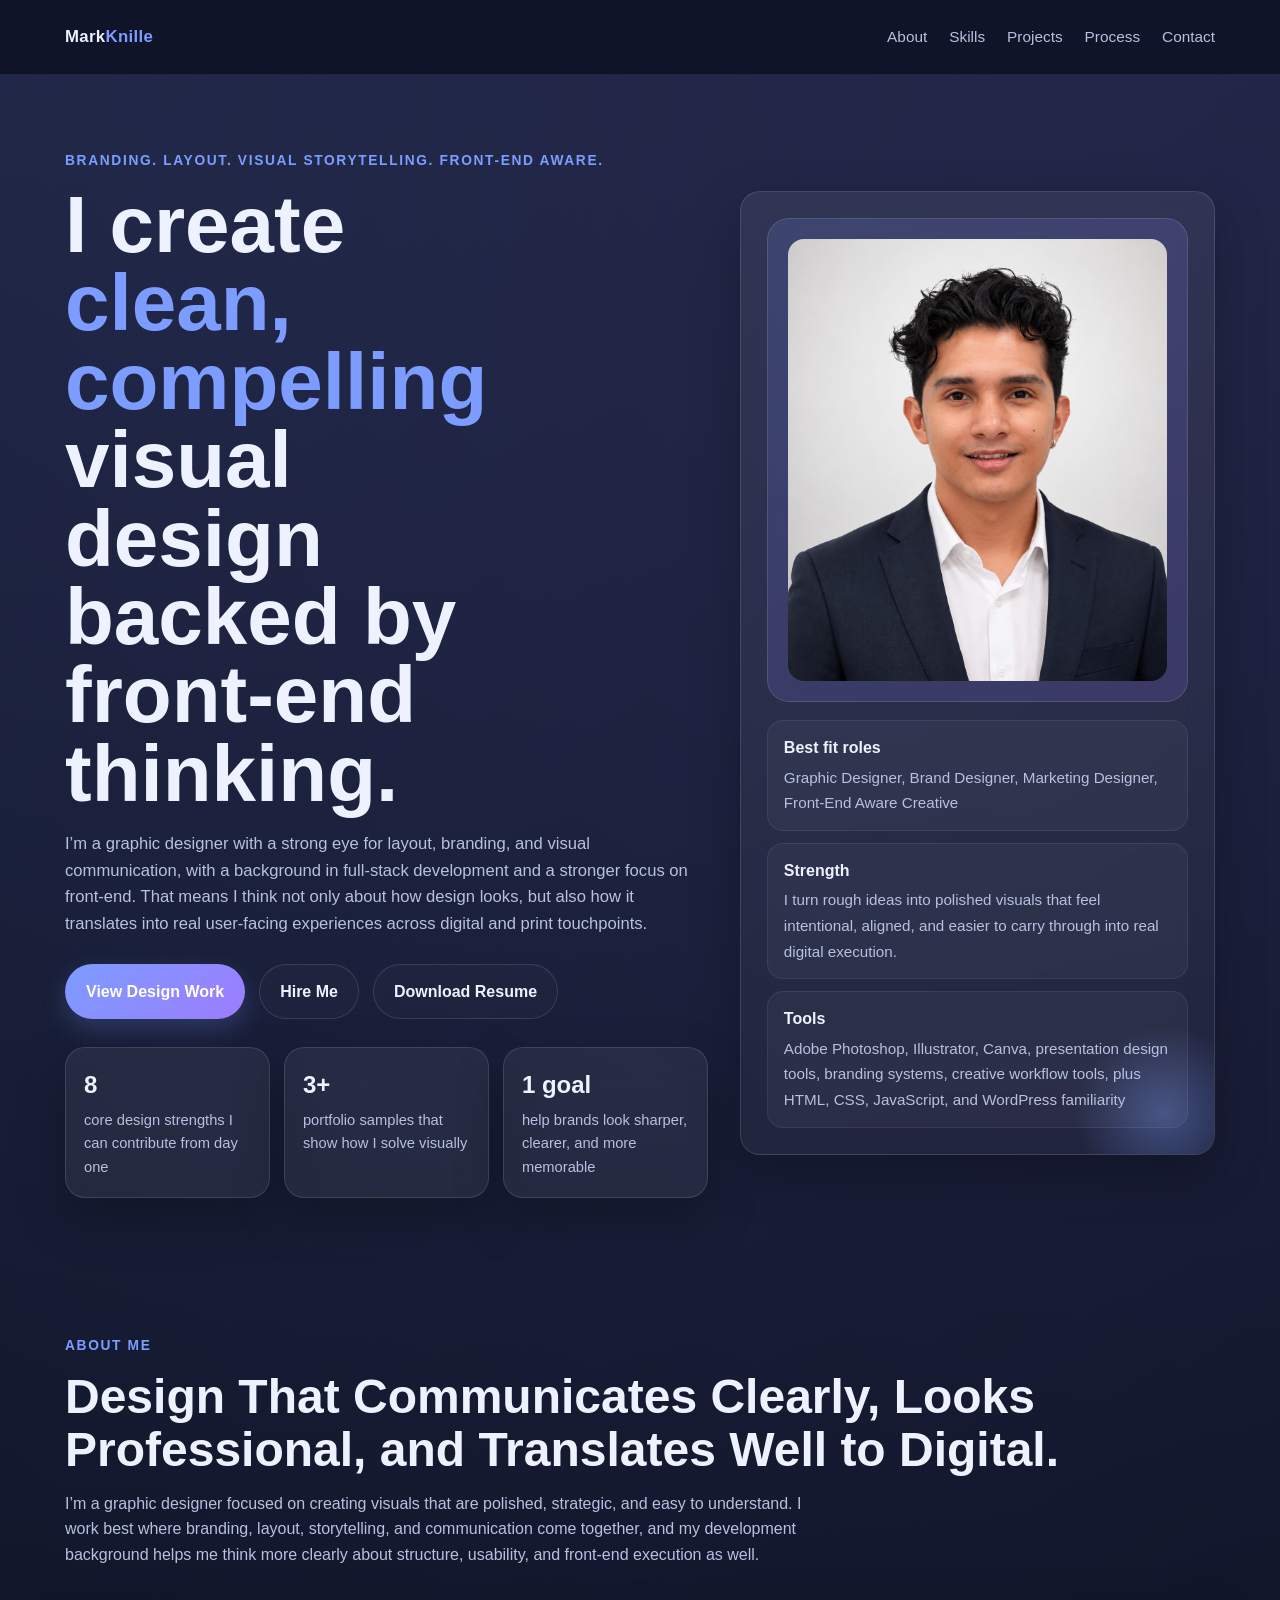
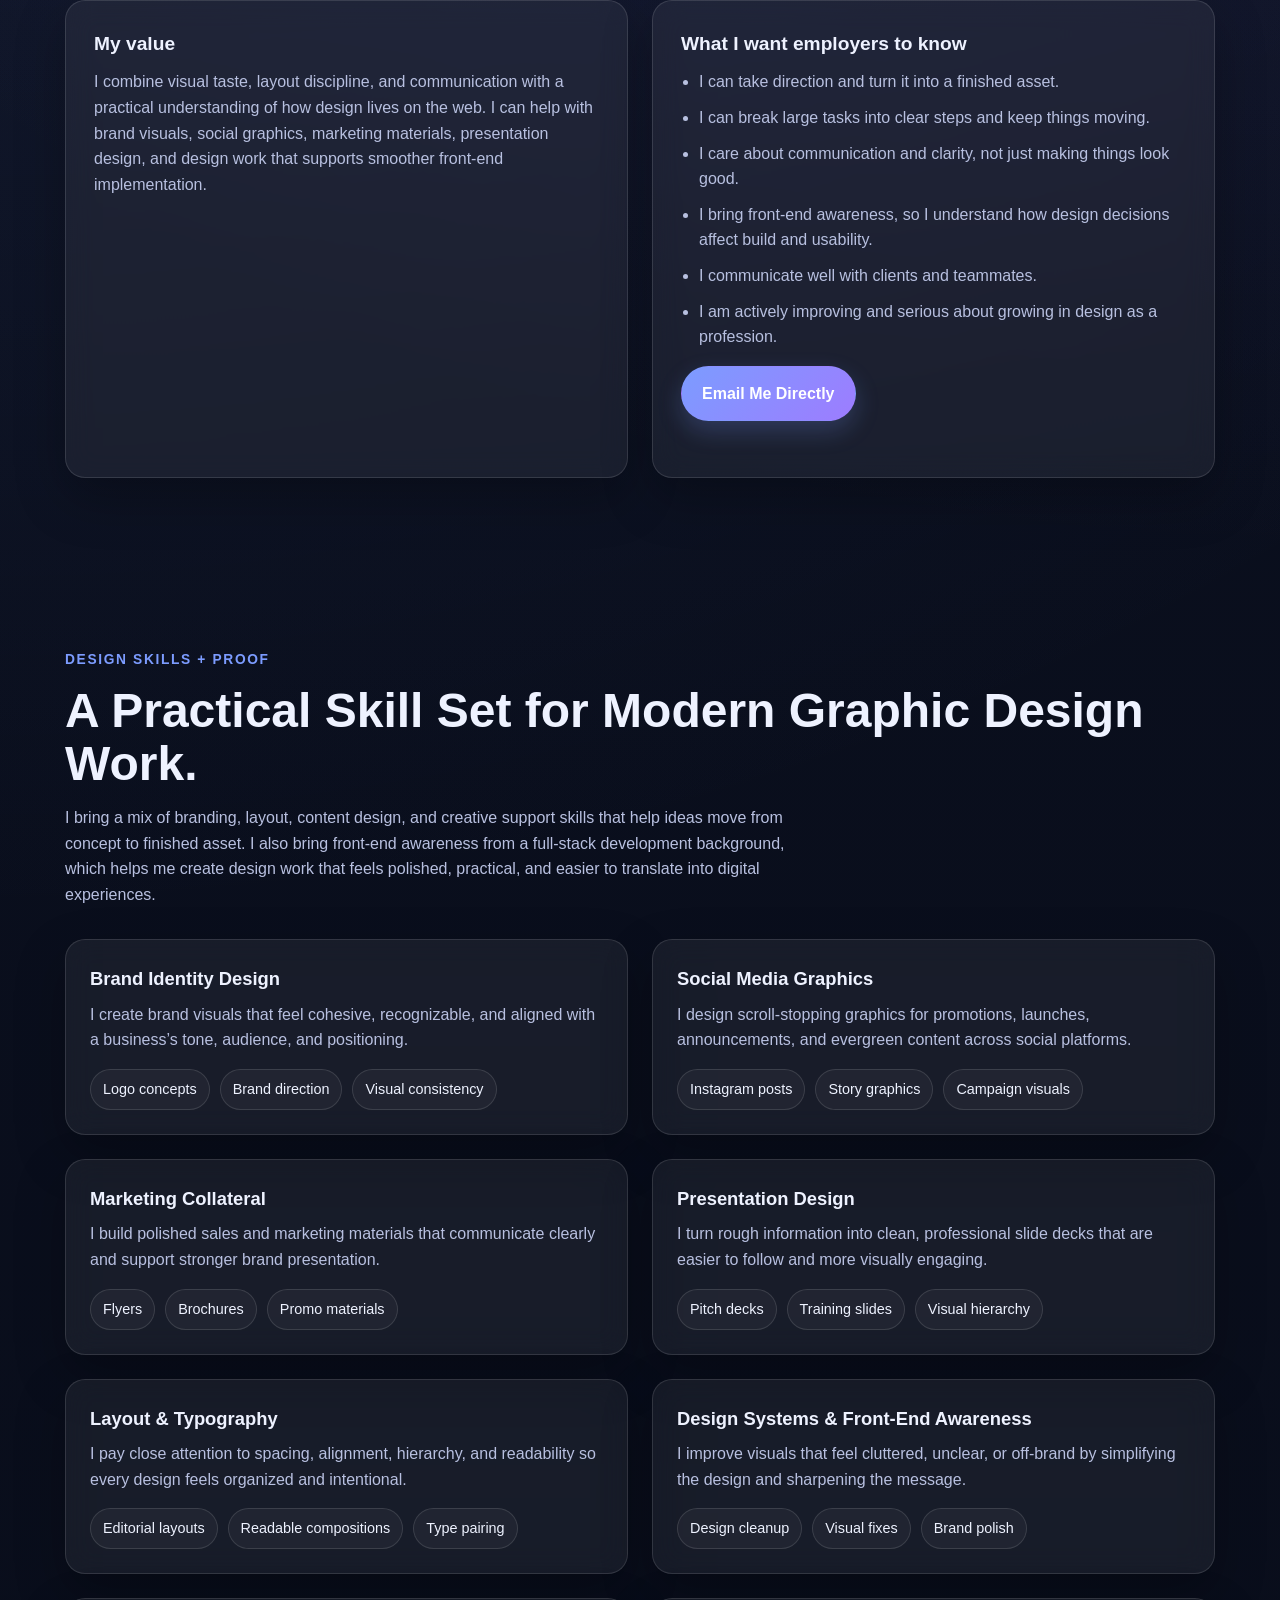
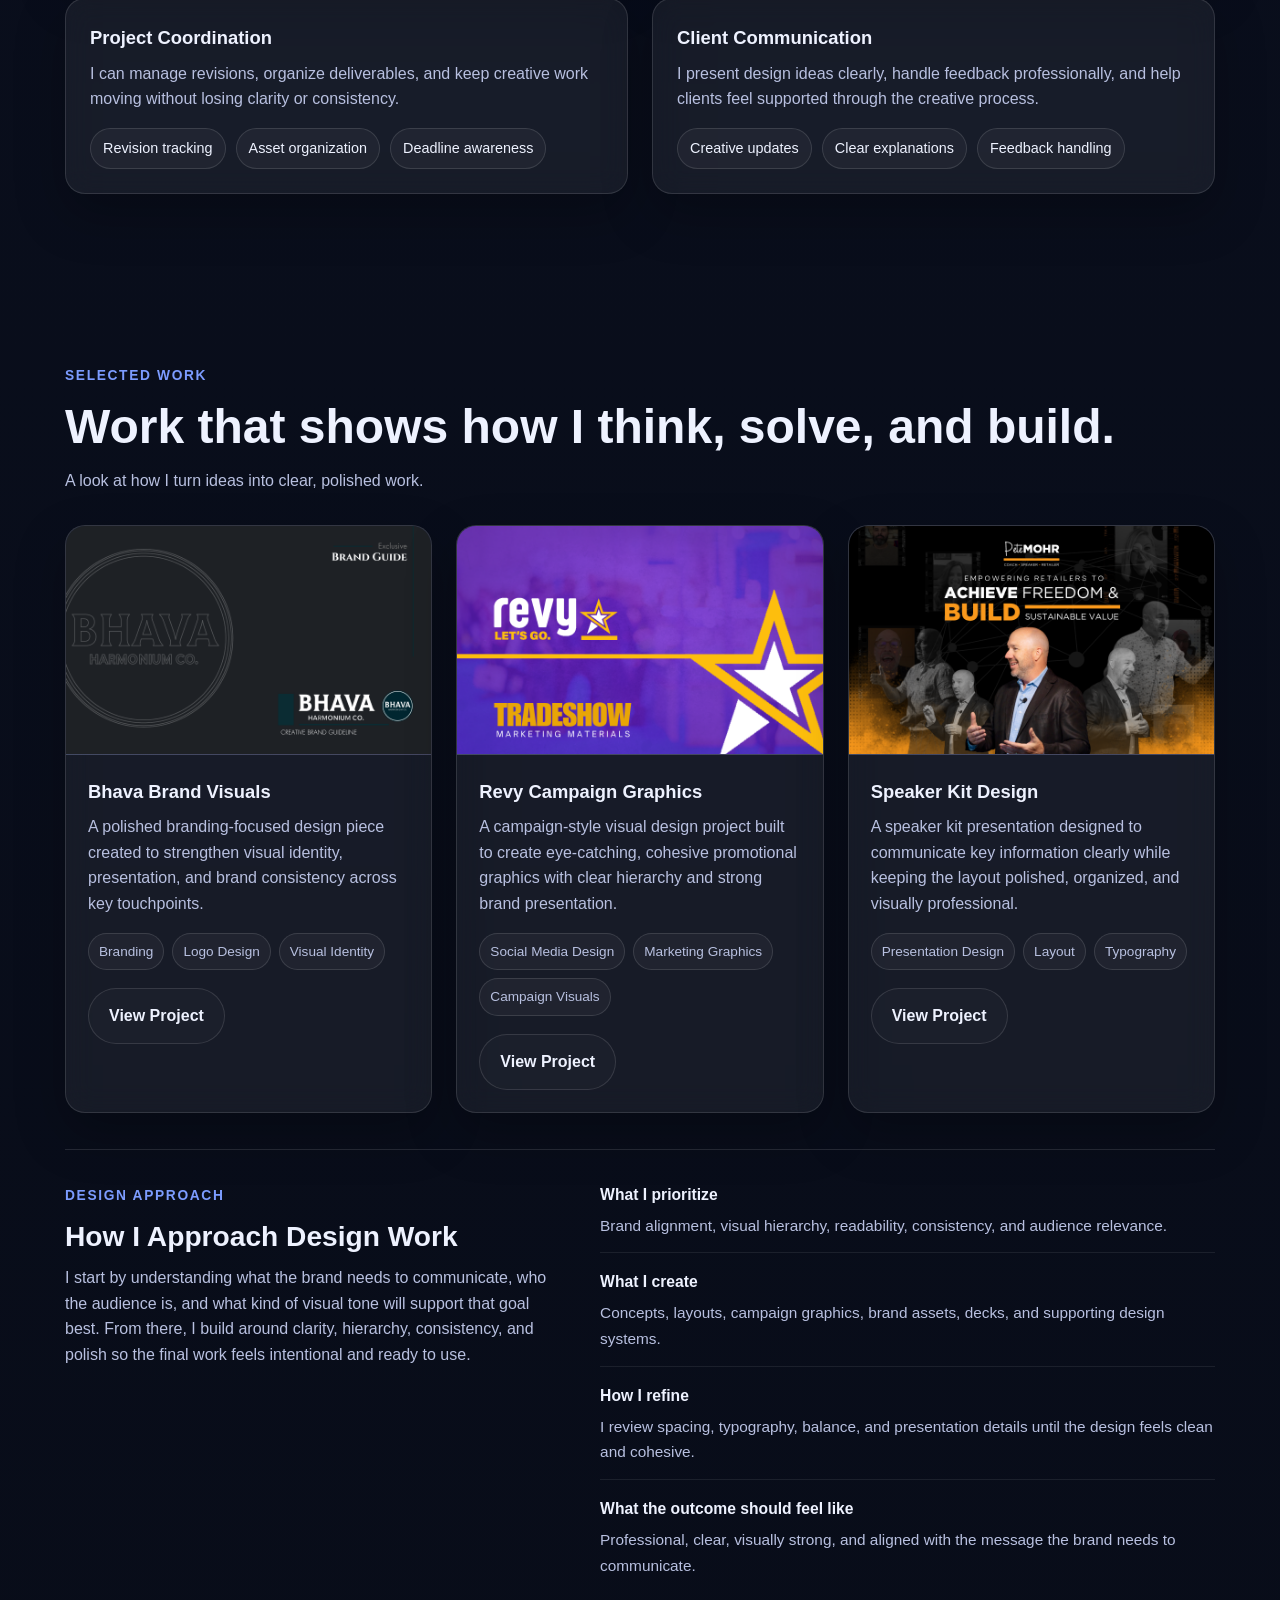
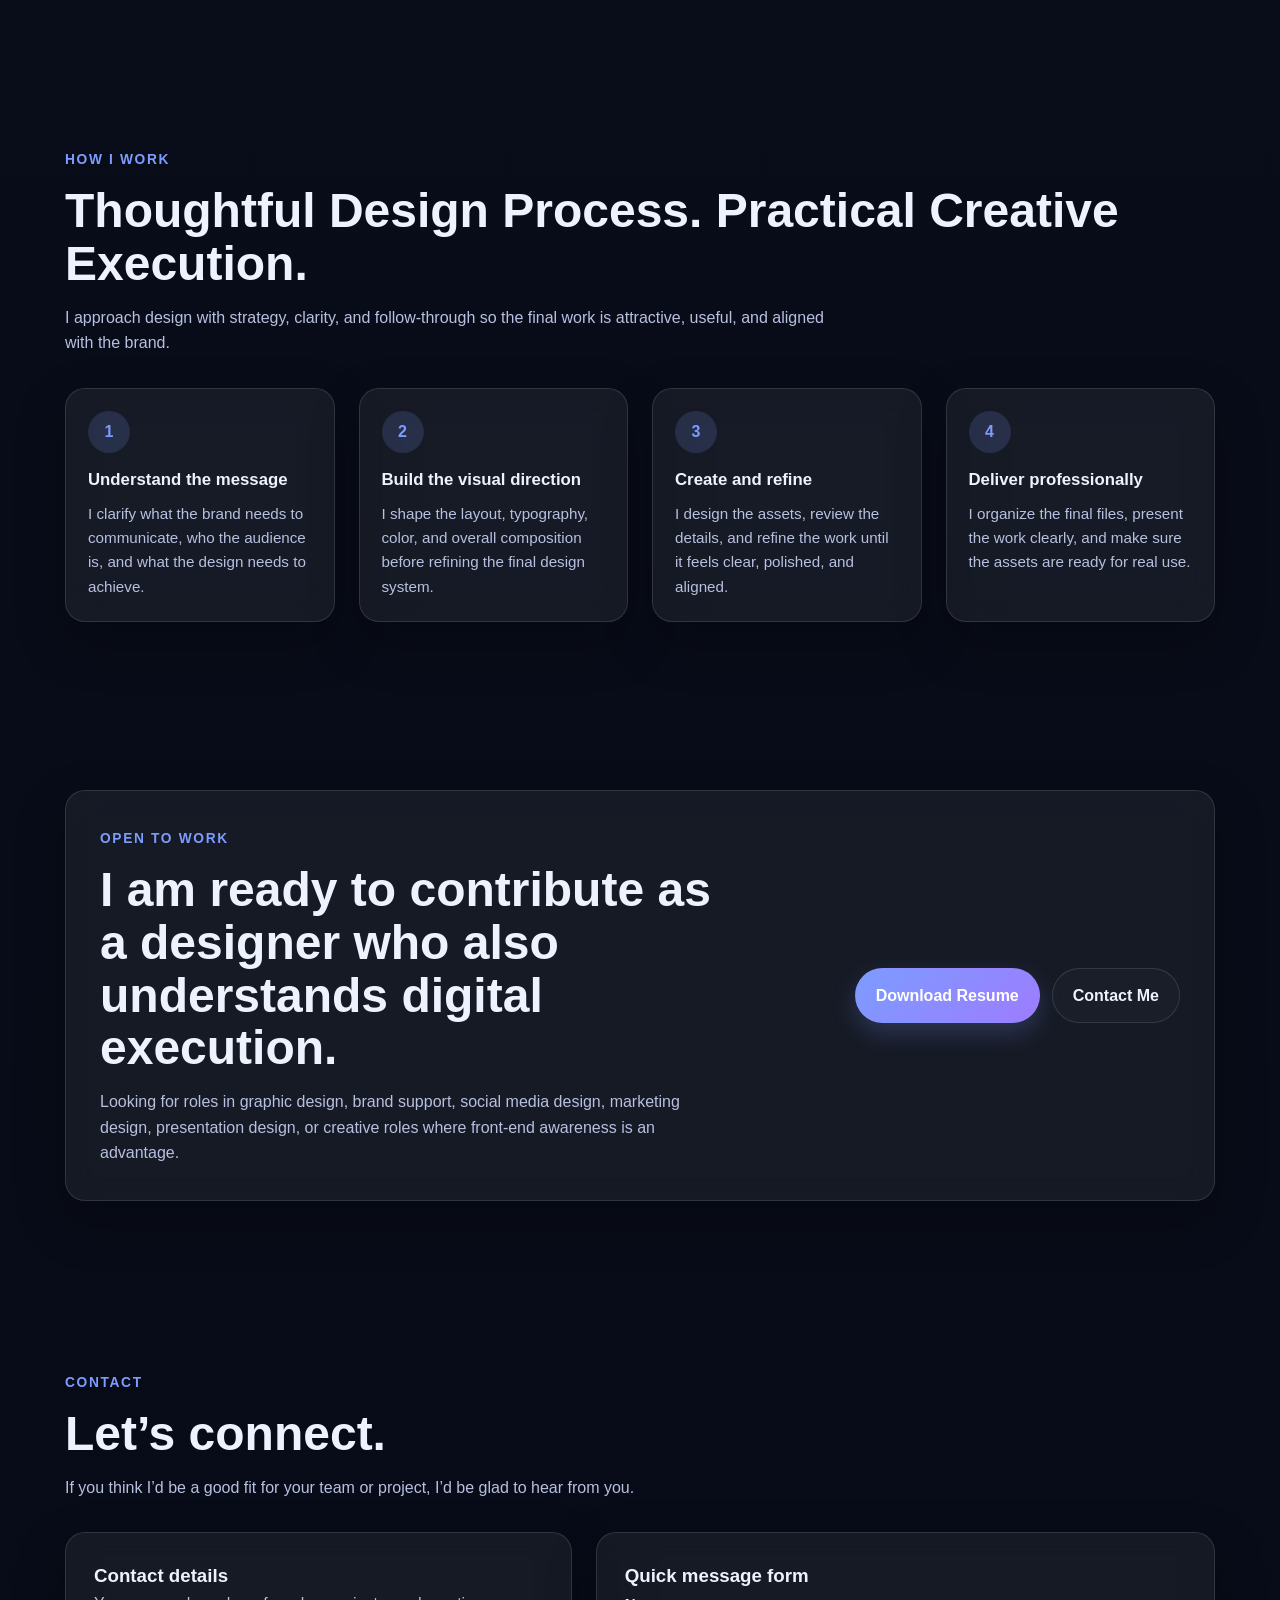
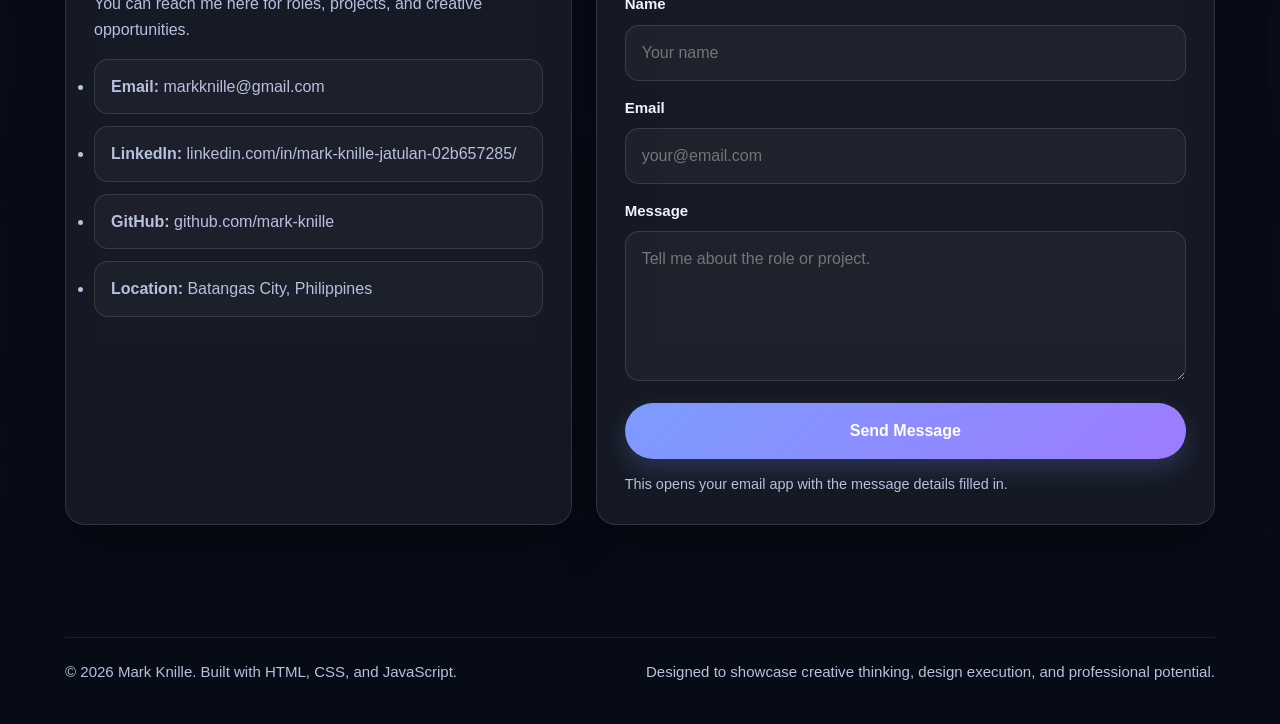
==== index.html @ 92c9bd5a "Add files via upload Initial upload" ====
<!DOCTYPE html>
<html lang="en">
<head>
  <meta charset="UTF-8" />
  <meta name="viewport" content="width=device-width, initial-scale=1.0" />
  <title>Mark Knille | Graphic Designer Portfolio</title>
  <meta
    name="description"
    content="Graphic designer portfolio website showcasing branding, social media design, marketing collateral, presentation design, visual storytelling, creative support, and front-end aware design thinking."
  />
  <style>
    :root {
      --bg: #0b1020;
      --bg-2: #121936;
      --card: rgba(255, 255, 255, 0.06);
      --line: rgba(255, 255, 255, 0.12);
      --text: #eef2ff;
      --muted: #b8c0e0;
      --accent: #7c9cff;
      --accent-2: #9d7cff;
      --shadow: 0 20px 50px rgba(0, 0, 0, 0.25);
      --radius: 20px;
      --max: 1150px;
    }

    * { box-sizing: border-box; margin: 0; padding: 0; }
    html { scroll-behavior: smooth; }

    body {
      font-family: Inter, Arial, Helvetica, sans-serif;
      background:
        radial-gradient(circle at top left, rgba(124, 156, 255, 0.14), transparent 35%),
        radial-gradient(circle at top right, rgba(157, 124, 255, 0.12), transparent 30%),
        linear-gradient(180deg, var(--bg), #070b16 100%);
      color: var(--text);
      line-height: 1.6;
    }

    img { max-width: 100%; display: block; }
    a { text-decoration: none; color: inherit; }
    button, input, textarea { font: inherit; }

    .container {
      width: min(92%, var(--max));
      margin: 0 auto;
    }

    .section { padding: 84px 0; }

    .eyebrow {
      display: inline-block;
      color: var(--accent);
      font-size: 0.86rem;
      font-weight: 700;
      letter-spacing: 0.12em;
      text-transform: uppercase;
      margin-bottom: 14px;
    }

    .section-title {
      font-size: clamp(2rem, 4vw, 3rem);
      line-height: 1.1;
      margin-bottom: 14px;
    }

    .section-copy {
      max-width: 760px;
      color: var(--muted);
      margin-bottom: 32px;
    }

    .grid { display: grid; gap: 24px; }

    .card {
      background: var(--card);
      border: 1px solid var(--line);
      border-radius: var(--radius);
      box-shadow: var(--shadow);
      backdrop-filter: blur(14px);
    }


    /* ---------- INTERACTIVE UPGRADE STYLES ---------- */

    .card,
    .btn,
    .project-visual,
    .profile-item,
    .proof-tags span,
    .contact-list li {
    transition:
        transform 0.3s ease,
        box-shadow 0.3s ease,
        border-color 0.3s ease,
        background 0.3s ease,
        color 0.3s ease,
        filter 0.3s ease;
    }

    /* Better default card behavior */
    .card {
    position: relative;
    overflow: hidden;
    }

    /* Soft glow layer */
    .card::after {
    content: "";
    position: absolute;
    inset: 0;
    border-radius: inherit;
    pointer-events: none;
    background: radial-gradient(
        circle at top left,
        rgba(124, 156, 255, 0.14),
        transparent 45%
    );
    opacity: 0;
    transition: opacity 0.3s ease;
    }

    /* Hover interactions only for devices that support hover */
    @media (hover: hover) and (pointer: fine) {
    .card:hover {
        transform: translateY(-8px);
        border-color: rgba(124, 156, 255, 0.35);
        box-shadow:
        0 24px 60px rgba(0, 0, 0, 0.32),
        0 0 0 1px rgba(124, 156, 255, 0.08);
    }

    .card:hover::after {
        opacity: 1;
    }

    .profile-item:hover,
    .contact-list li:hover,
    .proof-tags span:hover {
        transform: translateY(-3px);
        border-color: rgba(124, 156, 255, 0.35);
        background: rgba(255, 255, 255, 0.07);
    }

    .btn:hover {
        transform: translateY(-3px) scale(1.01);
        box-shadow: 0 12px 30px rgba(124, 156, 255, 0.18);
    }

    .btn-secondary:hover {
        background: rgba(124, 156, 255, 0.08);
    }

    .project-card:hover .project-visual {
        transform: scale(1.04);
        filter: brightness(1.06);
    }
    }

    /* Press effect for buttons */
    .btn:active {
    transform: translateY(0) scale(0.98);
    }

    /* Project visual smoother zoom */
    .project-card {
    overflow: hidden;
    }

    .project-visual {
      aspect-ratio: 16 / 10;
      background: linear-gradient(135deg, rgba(124,156,255,0.18), rgba(157,124,255,0.14));
      border-bottom: 1px solid var(--line);
      overflow: hidden;
    }

    .project-visual img {
      width: 100%;
      height: 100%;
      object-fit: cover;
      display: block;
      transition: transform 0.45s ease, filter 0.35s ease;
    }

    .project-card:hover .project-visual img {
      transform: scale(1.05);
      filter: brightness(1.05);
    }

    /* Slight enhancement for hero proof cards */
    .mini-proof .card:hover h3 {
    color: var(--accent);
    }

    /* Skill cards feel more interactive */
    .skill-card:hover h3,
    .about-card:hover h3,
    .process-card:hover h3,
    .contact-card:hover h3,
    .contact-form:hover h3 {
    color: var(--accent);
    }

    /* Inputs feel better too */
    .contact-form input:focus,
    .contact-form textarea:focus {
    outline: none;
    border-color: rgba(124, 156, 255, 0.5);
    box-shadow: 0 0 0 4px rgba(124, 156, 255, 0.12);
    }

    .btn {
        display: inline-flex;
        align-items: center;
        justify-content: center;
        gap: 10px;
        padding: 14px 20px;
        border-radius: 999px;
        border: 1px solid transparent;
        font-weight: 700;
        transition:
            transform 0.25s ease,
            box-shadow 0.25s ease,
            border-color 0.25s ease,
            background 0.25s ease,
            color 0.25s ease,
            filter 0.25s ease;
        cursor: pointer;
    }

    .btn-primary {
        background: linear-gradient(135deg, var(--accent), var(--accent-2));
        color: white;
        box-shadow: 0 10px 24px rgba(124, 156, 255, 0.22);
    }

    .btn-primary:hover {
        filter: brightness(1.05);
    }

    .btn-secondary {
        background: rgba(255,255,255,0.02);
        color: var(--text);
        border-color: var(--line);
    }

    .site-header {
      position: sticky;
      top: 0;
      z-index: 1000;
      background: rgba(11, 16, 32, 0.78);
      backdrop-filter: blur(12px);
      border-bottom: 1px solid rgba(255,255,255,0.08);
    }

    .nav-wrap {
      display: flex;
      align-items: center;
      justify-content: space-between;
      min-height: 74px;
      gap: 16px;
    }

    .logo {
      font-weight: 800;
      font-size: 1.05rem;
      letter-spacing: 0.02em;
    }

    .logo span { color: var(--accent); }

    .nav {
      display: flex;
      align-items: center;
      gap: 22px;
    }

    .nav a {
        color: var(--muted);
        font-size: 0.96rem;
        transition: color 0.25s ease;
        position: relative;
    }

    .nav a::after {
        content: "";
        position: absolute;
        left: 0;
        bottom: -6px;
        width: 100%;
        height: 2px;
        background: linear-gradient(135deg, var(--accent), var(--accent-2));
        transform: scaleX(0);
        transform-origin: left;
        transition: transform 0.25s ease;
    }

    .nav a:hover,
    .nav a.active {
        color: var(--text);
    }

    .nav a:hover::after,
    .nav a.active::after {
        transform: scaleX(1);
    }

    .menu-btn {
      display: none;
      background: transparent;
      border: 1px solid var(--line);
      color: var(--text);
      border-radius: 12px;
      padding: 10px 14px;
    }

    .hero { padding: 72px 0 50px; }

    .hero-grid {
      display: grid;
      grid-template-columns: 1.15fr 0.85fr;
      gap: 32px;
      align-items: center;
    }

    .hero h1 {
      font-size: clamp(2.6rem, 7vw, 5rem);
      line-height: 0.98;
      margin-bottom: 18px;
      max-width: 11ch;
    }

    .hero h1 span { color: var(--accent); }

    .hero p {
      color: var(--muted);
      max-width: 650px;
      margin-bottom: 26px;
      font-size: 1.04rem;
    }

    .hero-actions {
      display: flex;
      flex-wrap: wrap;
      gap: 14px;
      margin-bottom: 28px;
    }

    .mini-proof {
      display: grid;
      grid-template-columns: repeat(3, 1fr);
      gap: 14px;
    }

    .mini-proof .card { padding: 18px; }
    .mini-proof h3 { font-size: 1.5rem; margin-bottom: 4px; }
    .mini-proof p { margin: 0; font-size: 0.92rem; }

    .hero-panel {
        padding: 26px;
        position: relative;
        overflow: hidden;
        background:
            linear-gradient(180deg, rgba(255,255,255,0.07), rgba(255,255,255,0.04));
    }

    .hero-panel::before {
      content: "";
      position: absolute;
      inset: auto -40px -50px auto;
      width: 180px;
      height: 180px;
      border-radius: 50%;
      background: radial-gradient(circle, rgba(124,156,255,0.35), transparent 70%);
    }

    .profile-box {
      display: grid;
      gap: 18px;
      position: relative;
      z-index: 1;
    }

    .profile-photo {
      aspect-ratio: 4 / 4.6;
      border-radius: 22px;
      background: linear-gradient(135deg, rgba(124,156,255,0.16), rgba(157,124,255,0.16));
      border: 1px solid var(--line);
      display: grid;
      place-items: center;
      color: var(--muted);
      font-weight: 700;
      text-align: center;
      padding: 20px;
      overflow: hidden;
    }

    .profile-photo-img {
      width: 100%;
      height: 100%;
      object-fit: cover;
      border-radius: 16px;
      display: block;
    }

    .profile-list {
      display: grid;
      gap: 12px;
    }

    .profile-item {
      padding: 14px 16px;
      border-radius: 16px;
      background: rgba(255,255,255,0.04);
      border: 1px solid rgba(255,255,255,0.07);
    }

    .profile-item strong {
      display: block;
      margin-bottom: 4px;
    }

    .profile-item span {
      color: var(--muted);
      font-size: 0.95rem;
    }

    .about-grid {
      display: grid;
      grid-template-columns: 1fr 1fr;
      gap: 24px;
    }

    .about-card { padding: 28px; }
    .about-card h3 { margin-bottom: 10px; font-size: 1.2rem; }
    .about-card p, .about-card li { color: var(--muted); }
    .about-card ul { display: grid; gap: 10px; padding-left: 18px; }
    .about-card ul li { list-style: disc; }

    .skills-grid { grid-template-columns: repeat(2, 1fr); }
    .skill-card { padding: 24px; }
    .skill-card h3 { margin-bottom: 8px; font-size: 1.15rem; }
    .skill-card p { color: var(--muted); margin-bottom: 16px; }

    .proof-tags {
      display: flex;
      flex-wrap: wrap;
      gap: 10px;
    }

    .proof-tags span {
      padding: 8px 12px;
      border-radius: 999px;
      border: 1px solid var(--line);
      background: rgba(255,255,255,0.04);
      font-size: 0.9rem;
      color: var(--text);
    }

    .projects-grid { grid-template-columns: repeat(3, 1fr); }
    .project-card { overflow: hidden; }

    .project-body { padding: 22px; }
    .project-body h3 { margin-bottom: 8px; font-size: 1.15rem; }
    .project-body p { color: var(--muted); margin-bottom: 16px; }

    .project-meta {
      display: flex;
      flex-wrap: wrap;
      gap: 8px;
      margin-bottom: 18px;
    }

    .project-meta span {
      font-size: 0.85rem;
      padding: 7px 10px;
      border-radius: 999px;
      background: rgba(255,255,255,0.04);
      border: 1px solid var(--line);
      color: var(--muted);
    }

    .project-links {
      display: flex;
      flex-wrap: wrap;
      gap: 12px;
    }

    .process-grid { grid-template-columns: repeat(4, 1fr); }
    .process-card { padding: 22px; }

    .process-number {
      width: 42px;
      height: 42px;
      display: grid;
      place-items: center;
      border-radius: 50%;
      background: rgba(124,156,255,0.16);
      color: var(--accent);
      font-weight: 800;
      margin-bottom: 14px;
    }

    .process-card h3 { margin-bottom: 8px; font-size: 1.05rem; }
    .process-card p { color: var(--muted); font-size: 0.95rem; }

    .cta-box {
      padding: 34px;
      display: grid;
      grid-template-columns: 1.2fr 0.8fr;
      gap: 24px;
      align-items: center;
    }

    .cta-box p { color: var(--muted); }

    .cta-actions {
      display: flex;
      flex-wrap: wrap;
      gap: 12px;
      justify-content: flex-end;
    }

    .contact-grid {
      display: grid;
      grid-template-columns: 0.9fr 1.1fr;
      gap: 24px;
    }

    .contact-card, .contact-form { padding: 28px; }
    .contact-card p, .contact-card li { color: var(--muted); }

    .contact-list {
      display: grid;
      gap: 12px;
      margin-top: 16px;
    }

    .contact-list li {
      padding: 14px 16px;
      border: 1px solid var(--line);
      border-radius: 14px;
      background: rgba(255,255,255,0.03);
    }

    .contact-form form { display: grid; gap: 14px; }
    .contact-form label { font-size: 0.94rem; color: var(--text); font-weight: 600; }

    .contact-form input,
    .contact-form textarea {
      width: 100%;
      border: 1px solid var(--line);
      background: rgba(255,255,255,0.04);
      color: var(--text);
      border-radius: 14px;
      padding: 14px 16px;
      margin-top: 8px;
    }

    .contact-form textarea {
      min-height: 150px;
      resize: vertical;
    }

    .note {
      color: var(--muted);
      font-size: 0.9rem;
    }

    .site-footer {
      padding: 28px 0 40px;
      color: var(--muted);
      font-size: 0.94rem;
    }

    .footer-wrap {
      display: flex;
      justify-content: space-between;
      gap: 14px;
      flex-wrap: wrap;
      border-top: 1px solid rgba(255,255,255,0.08);
      padding-top: 22px;
    }


    .design-approach {
      grid-column: 1 / -1;
      margin-top: 12px;
      padding-top: 32px;
      border-top: 1px solid var(--line);
      display: grid;
      grid-template-columns: minmax(260px, 0.9fr) minmax(0, 1.1fr);
      gap: 32px;
      align-items: start;
    }

    .design-approach-intro h3 {
      font-size: clamp(1.35rem, 2.2vw, 1.8rem);
      line-height: 1.15;
      margin-bottom: 12px;
    }

    .design-approach-intro p {
      color: var(--muted);
      max-width: 620px;
    }

    .design-approach-points {
      display: grid;
      gap: 16px;
    }

    .approach-point {
      padding: 0 0 14px;
      border-bottom: 1px solid rgba(255,255,255,0.08);
    }

    .approach-point:last-child {
      border-bottom: none;
      padding-bottom: 0;
    }

    .approach-point strong {
      display: block;
      margin-bottom: 6px;
      font-size: 0.98rem;
      color: var(--text);
    }

    .approach-point span {
      color: var(--muted);
      font-size: 0.96rem;
    }


    @media (max-width: 1024px) {
      .design-approach {
        gap: 22px;
        padding-top: 28px;
      }
    }

    @media (max-width: 1024px) {
      .hero-grid,
      .about-grid,
      .cta-box,
      .contact-grid,
      .design-approach {
        grid-template-columns: 1fr;
      }

      .projects-grid { grid-template-columns: repeat(2, 1fr); }
      .process-grid { grid-template-columns: repeat(2, 1fr); }
      .cta-actions { justify-content: flex-start; }
    }

    @media (max-width: 768px) {
      .design-approach {
        margin-top: 4px;
        padding-top: 24px;
        gap: 18px;
      }

      .approach-point strong {
        font-size: 0.96rem;
      }

      .approach-point span {
        font-size: 0.92rem;
      }

      .nav {
        position: absolute;
        top: 74px;
        left: 0;
        right: 0;
        background: rgba(11, 16, 32, 0.98);
        border-bottom: 1px solid rgba(255,255,255,0.08);
        display: none;
        flex-direction: column;
        align-items: flex-start;
        padding: 18px 4%;
      }

      .nav.open { display: flex; }
      .menu-btn { display: inline-flex; }

      .mini-proof,
      .skills-grid,
      .projects-grid,
      .process-grid {
        grid-template-columns: 1fr;
      }

      .section { padding: 68px 0; }
      .hero { padding-top: 50px; }
    }
  </style>
</head>
<body>
  <header class="site-header">
    <div class="container nav-wrap">
      <a href="#home" class="logo">Mark<span>Knille</span></a>

      <button class="menu-btn" id="menuBtn" aria-label="Toggle navigation">Menu</button>

      <nav class="nav" id="navMenu">
        <a href="#about">About</a>
        <a href="#skills">Skills</a>
        <a href="#projects">Projects</a>
        <a href="#process">Process</a>
        <a href="#contact">Contact</a>
      </nav>
    </div>
  </header>

  <main>
    <section class="hero" id="home">
      <div class="container hero-grid">
        <div>
          <span class="eyebrow">Branding. Layout. Visual Storytelling. Front-End Aware.</span>
          <h1>I create <span>clean, compelling</span> visual design backed by front-end thinking.</h1>
          <p>
            I’m a graphic designer with a strong eye for layout, branding, and visual communication, with a background in full-stack development and a stronger focus on front-end. That means I think not only about how design looks, but also how it translates into real user-facing experiences across digital and print touchpoints.
          </p>

          <div class="hero-actions">
            <a href="#projects" class="btn btn-primary">View Design Work</a>
            <a href="#contact" class="btn btn-secondary">Hire Me</a>
            <a href="resume.pdf" class="btn btn-secondary" target="_blank">Download Resume</a>
          </div>

          <div class="mini-proof">
            <article class="card"><h3>8</h3><p>core design strengths I can contribute from day one</p></article>
            <article class="card"><h3>3+</h3><p>portfolio samples that show how I solve visually</p></article>
            <article class="card"><h3>1 goal</h3><p>help brands look sharper, clearer, and more memorable</p></article>
          </div>
        </div>

        <aside class="card hero-panel">
          <div class="profile-box">
            <div class="profile-photo">
              <img src="My_Image.png" alt="Portrait of Mark Knille" class="profile-photo-img" />
            </div>

            <div class="profile-list">
              <div class="profile-item">
                <strong>Best fit roles</strong>
                <span>Graphic Designer, Brand Designer, Marketing Designer, Front-End Aware Creative</span>
              </div>
              <div class="profile-item">
                <strong>Strength</strong>
                <span>I turn rough ideas into polished visuals that feel intentional, aligned, and easier to carry through into real digital execution.</span>
              </div>
              <div class="profile-item">
                <strong>Tools</strong>
                <span>Adobe Photoshop, Illustrator, Canva, presentation design tools, branding systems, creative workflow tools, plus HTML, CSS, JavaScript, and WordPress familiarity</span>
              </div>
            </div>
          </div>
        </aside>
      </div>
    </section>

    <section class="section" id="about">
      <div class="container">
        <span class="eyebrow">About me</span>
        <h2 class="section-title">Design That Communicates Clearly, Looks Professional, and Translates Well to Digital.</h2>
        <p class="section-copy">
          I’m a graphic designer focused on creating visuals that are polished, strategic, and easy to understand. I work best where branding, layout, storytelling, and communication come together, and my development background helps me think more clearly about structure, usability, and front-end execution as well.
        </p>

        <div class="about-grid">
          <article class="card about-card">
            <h3>My value</h3>
            <p>
              I combine visual taste, layout discipline, and communication with a practical understanding of how design lives on the web. I can help with brand visuals, social graphics, marketing materials, presentation design, and design work that supports smoother front-end implementation.
            </p>
          </article>

          <article class="card about-card">
            <h3>What I want employers to know</h3>
            <ul>
              <li>I can take direction and turn it into a finished asset.</li>
              <li>I can break large tasks into clear steps and keep things moving.</li>
              <li>I care about communication and clarity, not just making things look good.</li>
              <li>I bring front-end awareness, so I understand how design decisions affect build and usability.</li>
              <li>I communicate well with clients and teammates.</li>
              <li>I am actively improving and serious about growing in design as a profession.</li>
            </ul>
            <div class="hero-actions" style="margin-top:16px;">
              <a href="mailto:markknille@gmail.com?subject=Portfolio%20Inquiry" class="btn btn-primary">Email Me Directly</a>
            </div>
          </article>
        </div>
      </div>
    </section>

    <section class="section" id="skills">
      <div class="container">
        <span class="eyebrow">Design skills + proof</span>
        <h2 class="section-title">A Practical Skill Set for Modern Graphic Design Work.</h2>
        <p class="section-copy">
         I bring a mix of branding, layout, content design, and creative support skills that help ideas move from concept to finished asset. I also bring front-end awareness from a full-stack development background, which helps me create design work that feels polished, practical, and easier to translate into digital experiences.
        </p>

        <div class="grid skills-grid">
          <article class="card skill-card">
            <h3>Brand Identity Design</h3>
            <p>I create brand visuals that feel cohesive, recognizable, and aligned with a business’s tone, audience, and positioning.</p>
            <div class="proof-tags"><span>Logo concepts</span><span>Brand direction</span><span>Visual consistency</span></div>
          </article>

          <article class="card skill-card">
            <h3>Social Media Graphics</h3>
            <p>I design scroll-stopping graphics for promotions, launches, announcements, and evergreen content across social platforms.</p>
            <div class="proof-tags"><span>Instagram posts</span><span>Story graphics</span><span>Campaign visuals</span></div>
          </article>

          <article class="card skill-card">
            <h3>Marketing Collateral</h3>
            <p>I build polished sales and marketing materials that communicate clearly and support stronger brand presentation.</p>
            <div class="proof-tags"><span>Flyers</span><span>Brochures</span><span>Promo materials</span></div>
          </article>

          <article class="card skill-card">
            <h3>Presentation Design</h3>
            <p>I turn rough information into clean, professional slide decks that are easier to follow and more visually engaging.</p>
            <div class="proof-tags"><span>Pitch decks</span><span>Training slides</span><span>Visual hierarchy</span></div>
          </article>

          <article class="card skill-card">
            <h3>Layout & Typography</h3>
            <p>I pay close attention to spacing, alignment, hierarchy, and readability so every design feels organized and intentional.</p>
            <div class="proof-tags"><span>Editorial layouts</span><span>Readable compositions</span><span>Type pairing</span></div>
          </article>

          <article class="card skill-card">
            <h3>Design Systems & Front-End Awareness</h3>
            <p>I improve visuals that feel cluttered, unclear, or off-brand by simplifying the design and sharpening the message.</p>
            <div class="proof-tags"><span>Design cleanup</span><span>Visual fixes</span><span>Brand polish</span></div>
          </article>

          <article class="card skill-card">
            <h3>Project Coordination</h3>
            <p>I can manage revisions, organize deliverables, and keep creative work moving without losing clarity or consistency.</p>
            <div class="proof-tags"><span>Revision tracking</span><span>Asset organization</span><span>Deadline awareness</span></div>
          </article>

          <article class="card skill-card">
            <h3>Client Communication</h3>
            <p>I present design ideas clearly, handle feedback professionally, and help clients feel supported through the creative process.</p>
            <div class="proof-tags"><span>Creative updates</span><span>Clear explanations</span><span>Feedback handling</span></div>
          </article>
        </div>
      </div>
    </section>

    <section class="section" id="projects">
      <div class="container">
        <span class="eyebrow">Selected Work</span>
        <h2 class="section-title">Work that shows how I think, solve, and build.</h2>
        <p class="section-copy">
          A look at how I turn ideas into clear, polished work.
        </p>

        <div class="grid projects-grid">
          <article class="card project-card">
            <div class="project-visual">
              <a href="pdfs/Bhava.pdf" target="_blank" rel="noopener noreferrer" aria-label="Open Bhava Brand Visuals PDF in a new tab">
                <img src="images/Bhava_thumbnail.png" alt="Preview of Bhava design work" />
              </a>
            </div>
            <div class="project-body">
              <h3>Bhava Brand Visuals</h3>
              <p>
                A polished branding-focused design piece created to strengthen visual identity, presentation, and brand consistency across key touchpoints.
              </p>
              <div class="project-meta">
                <span>Branding</span>
                <span>Logo Design</span>
                <span>Visual Identity</span>
              </div>
              <div class="project-links">
                <a href="pdfs/Bhava.pdf" class="btn btn-secondary" target="_blank" rel="noopener noreferrer">View Project</a>
              </div>
            </div>
          </article>

          <article class="card project-card">
            <div class="project-visual">
              <a href="pdfs/Revy.pdf" target="_blank" rel="noopener noreferrer" aria-label="Open Revy Campaign Graphics PDF in a new tab">
                <img src="images/Revy_thumbnail.png" alt="Preview of Revy design work" />
              </a>
            </div>
            <div class="project-body">
              <h3>Revy Campaign Graphics</h3>
              <p>
                A campaign-style visual design project built to create eye-catching, cohesive promotional graphics with clear hierarchy and strong brand presentation.
              </p>
              <div class="project-meta">
                <span>Social Media Design</span>
                <span>Marketing Graphics</span>
                <span>Campaign Visuals</span>
              </div>
              <div class="project-links">
                <a href="pdfs/Revy.pdf" class="btn btn-secondary" target="_blank" rel="noopener noreferrer">View Project</a>
              </div>
            </div>
          </article>

          <article class="card project-card">
            <div class="project-visual">
              <a href="pdfs/Speaker-kit.pdf" target="_blank" rel="noopener noreferrer" aria-label="Open Speaker Kit Design PDF in a new tab">
                <img src="images/Speaker-kit_thumbnail.png" alt="Preview of speaker kit design work" />
              </a>
            </div>
            <div class="project-body">
              <h3>Speaker Kit Design</h3>
              <p>
                A speaker kit presentation designed to communicate key information clearly while keeping the layout polished, organized, and visually professional.
              </p>
              <div class="project-meta">
                <span>Presentation Design</span>
                <span>Layout</span>
                <span>Typography</span>
              </div>
              <div class="project-links">
                <a href="pdfs/Speaker-kit.pdf" class="btn btn-secondary" target="_blank" rel="noopener noreferrer">View Project</a>
              </div>
            </div>
          </article>

          <div class="design-approach" id="featured-design-case-study">
            <div class="design-approach-intro">
              <span class="eyebrow">Design approach</span>
              <h3>How I Approach Design Work</h3>
              <p>
                I start by understanding what the brand needs to communicate, who the audience is, and what kind of visual tone will support that goal best. From there, I build around clarity, hierarchy, consistency, and polish so the final work feels intentional and ready to use.
              </p>
            </div>

            <div class="design-approach-points">
              <div class="approach-point">
                <strong>What I prioritize</strong>
                <span>Brand alignment, visual hierarchy, readability, consistency, and audience relevance.</span>
              </div>
              <div class="approach-point">
                <strong>What I create</strong>
                <span>Concepts, layouts, campaign graphics, brand assets, decks, and supporting design systems.</span>
              </div>
              <div class="approach-point">
                <strong>How I refine</strong>
                <span>I review spacing, typography, balance, and presentation details until the design feels clean and cohesive.</span>
              </div>
              <div class="approach-point">
                <strong>What the outcome should feel like</strong>
                <span>Professional, clear, visually strong, and aligned with the message the brand needs to communicate.</span>
              </div>
            </div>
          </div>
        </div>
      </div>
    </section>

    <section class="section" id="process">
      <div class="container">
        <span class="eyebrow">How I work</span>
        <h2 class="section-title">Thoughtful Design Process. Practical Creative Execution.</h2>
        <p class="section-copy">
           I approach design with strategy, clarity, and follow-through so the final work is attractive, useful, and aligned with the brand.
        </p>

        <div class="grid process-grid">
          <article class="card process-card"><div class="process-number">1</div><h3>Understand the message</h3><p>I clarify what the brand needs to communicate, who the audience is, and what the design needs to achieve.</p></article>
          <article class="card process-card"><div class="process-number">2</div><h3>Build the visual direction</h3><p>I shape the layout, typography, color, and overall composition before refining the final design system.</p></article>
          <article class="card process-card"><div class="process-number">3</div><h3>Create and refine</h3><p>I design the assets, review the details, and refine the work until it feels clear, polished, and aligned.</p></article>
          <article class="card process-card"><div class="process-number">4</div><h3>Deliver professionally</h3><p>I organize the final files, present the work clearly, and make sure the assets are ready for real use.</p></article>
        </div>
      </div>
    </section>

    <section class="section">
      <div class="container">
        <div class="card cta-box">
          <div>
            <span class="eyebrow">Open to work</span>
            <h2 class="section-title">I am ready to contribute as a designer who also understands digital execution.</h2>
            <p>Looking for roles in graphic design, brand support, social media design, marketing design, presentation design, or creative roles where front-end awareness is an advantage.</p>
          </div>
          <div class="cta-actions">
            <a href="resume.pdf" class="btn btn-primary" target="_blank">Download Resume</a>
            <a href="#contact" class="btn btn-secondary">Contact Me</a>
          </div>
        </div>
      </div>
    </section>

    <section class="section" id="contact">
      <div class="container">
        <span class="eyebrow">Contact</span>
        <h2 class="section-title">Let’s connect.</h2>
        <p class="section-copy">If you think I’d be a good fit for your team or project, I’d be glad to hear from you.</p>

        <div class="contact-grid">
          <article class="card contact-card">
            <h3>Contact details</h3>
            <p>You can reach me here for roles, projects, and creative opportunities.</p>
            <ul class="contact-list">
              <li><strong>Email:</strong> <a href="mailto:markknille@gmail.com">markknille@gmail.com</a></li>
              <li><strong>LinkedIn:</strong> <a href="https://linkedin.com/in/mark-knille-jatulan-02b657285/" target="_blank" rel="noopener noreferrer">linkedin.com/in/mark-knille-jatulan-02b657285/</a></li>
              <li><strong>GitHub:</strong> <a href="https://github.com/mark-knille" target="_blank" rel="noopener noreferrer">github.com/mark-knille</a></li>
              <li><strong>Location:</strong> Batangas City, Philippines</li>
            </ul>
          </article>

          <article class="card contact-form">
            <h3>Quick message form</h3>
            <form id="contactForm">
              <div>
                <label for="name">Name</label>
                <input type="text" id="name" name="name" placeholder="Your name" />
              </div>
              <div>
                <label for="email">Email</label>
                <input type="email" id="email" name="email" placeholder="your@email.com" />
              </div>
              <div>
                <label for="message">Message</label>
                <textarea id="message" name="message" placeholder="Tell me about the role or project."></textarea>
              </div>
              <button type="submit" class="btn btn-primary">Send Message</button>
              <p class="note">This opens your email app with the message details filled in.</p>
            </form>
          </article>
        </div>
      </div>
    </section>
  </main>

  <footer class="site-footer">
    <div class="container footer-wrap">
      <p>© <span id="year"></span> Mark Knille. Built with HTML, CSS, and JavaScript.</p>
      <p>Designed to showcase creative thinking, design execution, and professional potential.</p>
    </div>
  </footer>

  <script>
    const menuBtn = document.getElementById('menuBtn');
    const navMenu = document.getElementById('navMenu');
    const navLinks = document.querySelectorAll('.nav a');
    const sections = document.querySelectorAll('section[id]');
    const year = document.getElementById('year');

    menuBtn.addEventListener('click', () => {
      navMenu.classList.toggle('open');
    });

    navLinks.forEach(link => {
      link.addEventListener('click', () => {
        navMenu.classList.remove('open');
      });
    });

    function setActiveLink() {
      let current = '';

      sections.forEach(section => {
        const sectionTop = section.offsetTop - 120;
        const sectionHeight = section.offsetHeight;
        if (window.scrollY >= sectionTop && window.scrollY < sectionTop + sectionHeight) {
          current = section.getAttribute('id');
        }
      });

      navLinks.forEach(link => {
        link.classList.remove('active');
        if (link.getAttribute('href') === `#${current}`) {
          link.classList.add('active');
        }
      });
    }

    window.addEventListener('scroll', setActiveLink);
    setActiveLink();

    const contactForm = document.getElementById('contactForm');

    if (contactForm) {
      contactForm.addEventListener('submit', (e) => {
        e.preventDefault();

        const name = document.getElementById('name')?.value.trim() || '';
        const email = document.getElementById('email')?.value.trim() || '';
        const message = document.getElementById('message')?.value.trim() || '';

        const subject = encodeURIComponent(`Portfolio Inquiry from ${name || 'Website Visitor'}`);
        const body = encodeURIComponent(
`Name: ${name}
Email: ${email}

Message:
${message}`
        );

        window.location.href = `mailto:markknille@gmail.com?subject=${subject}&body=${body}`;
      });
    }

    year.textContent = new Date().getFullYear();
  </script>
</body>
</html>
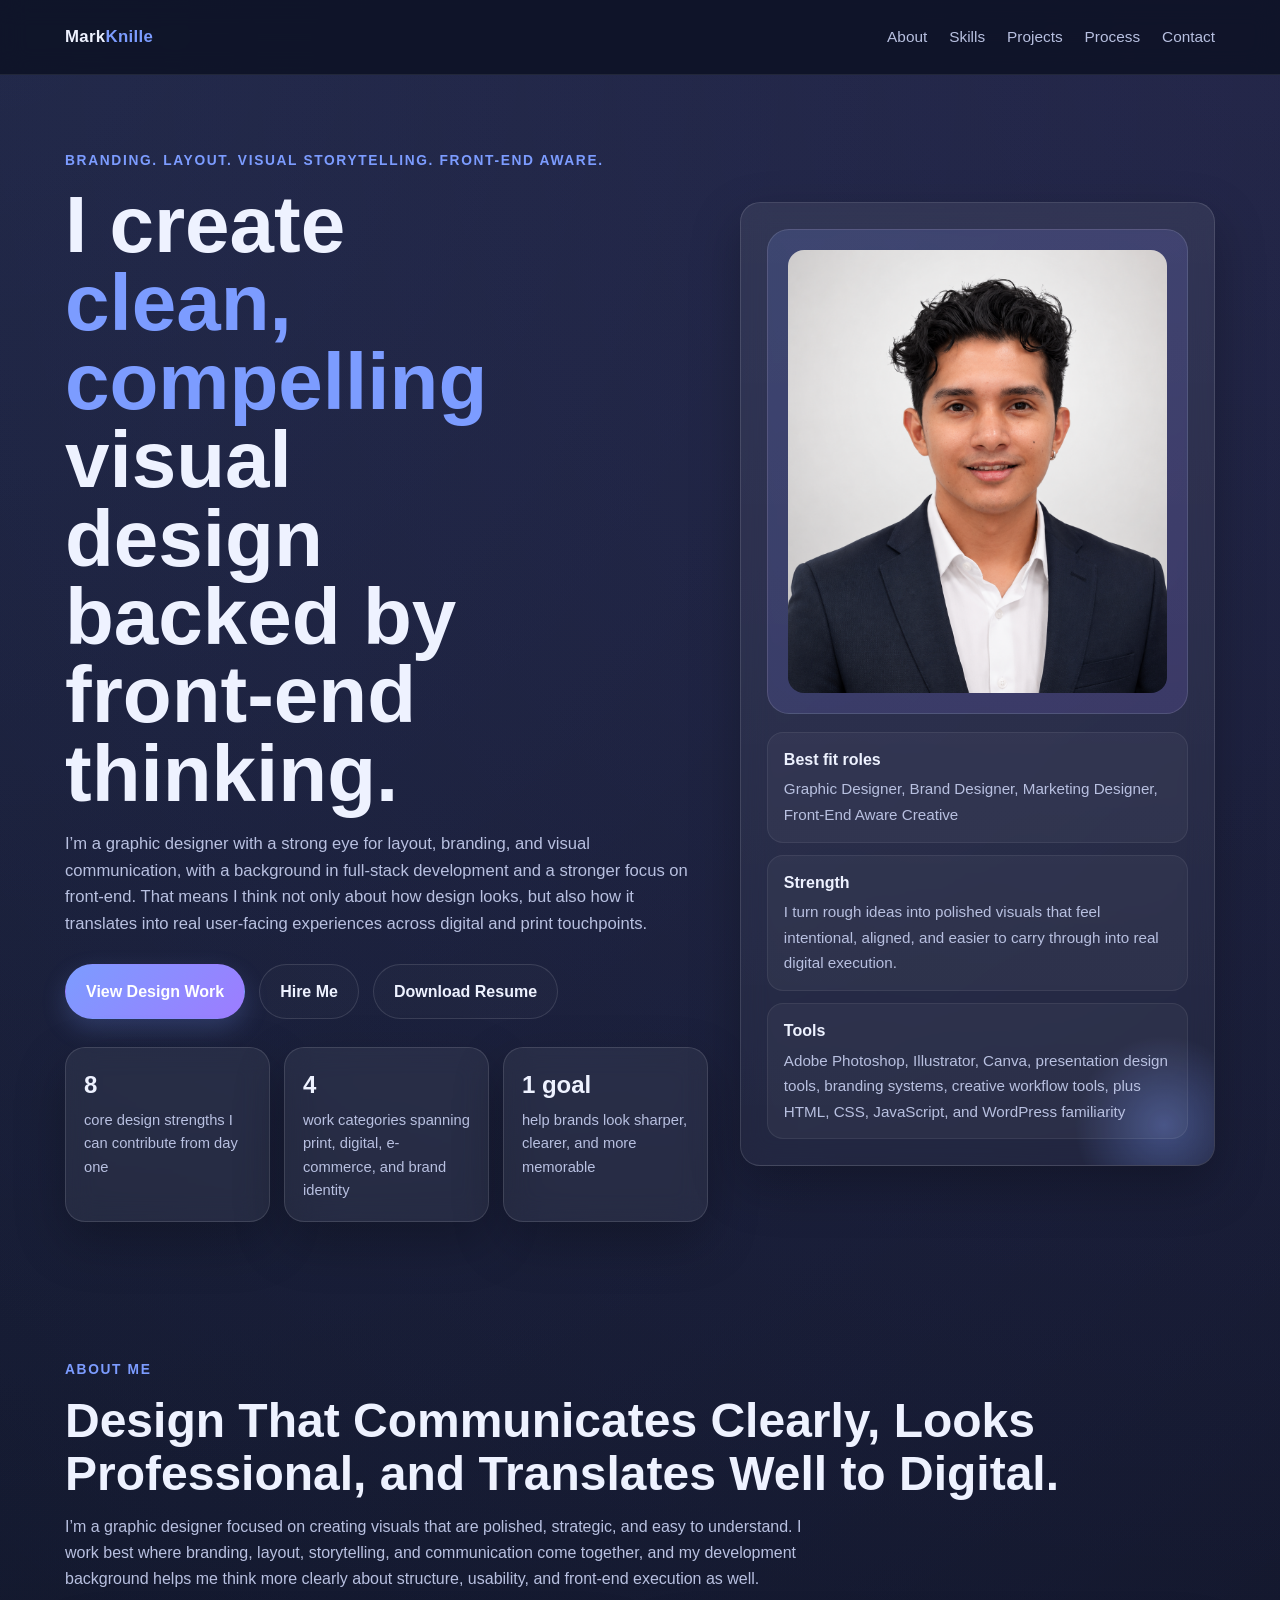
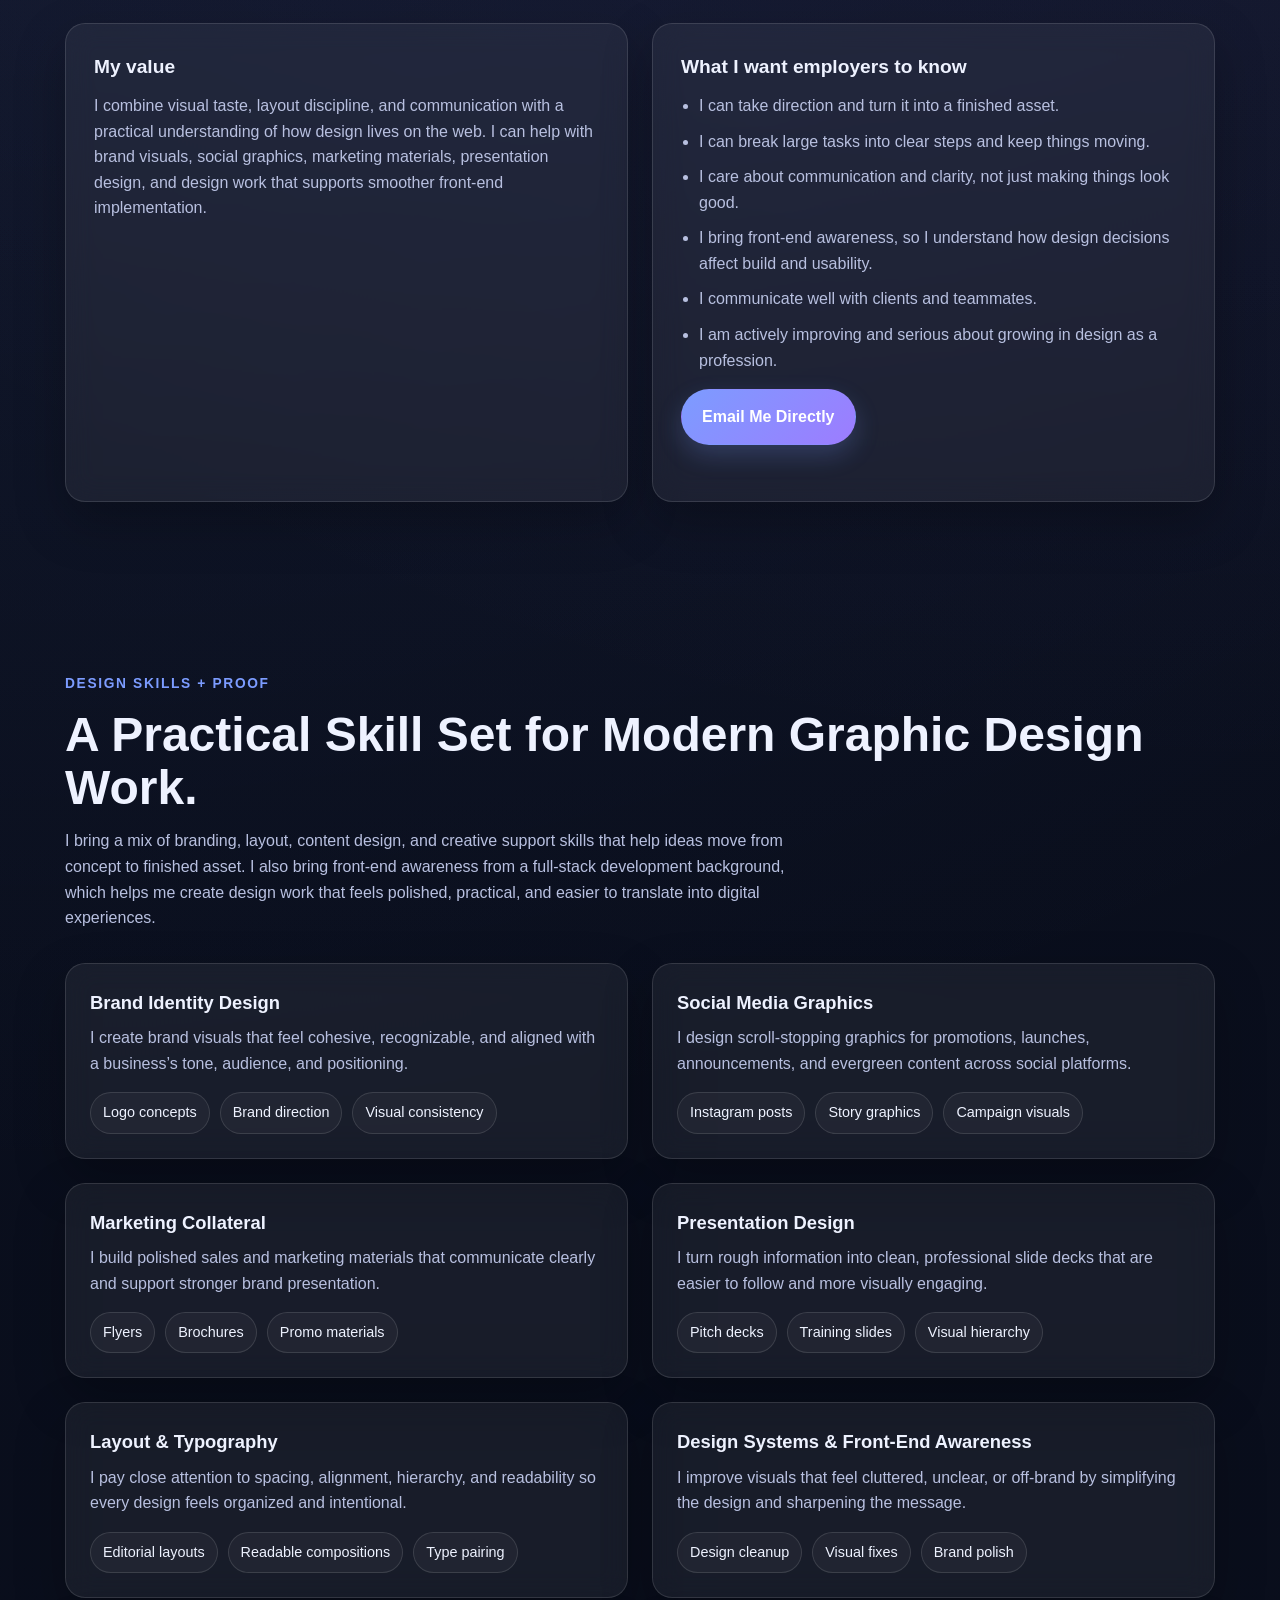
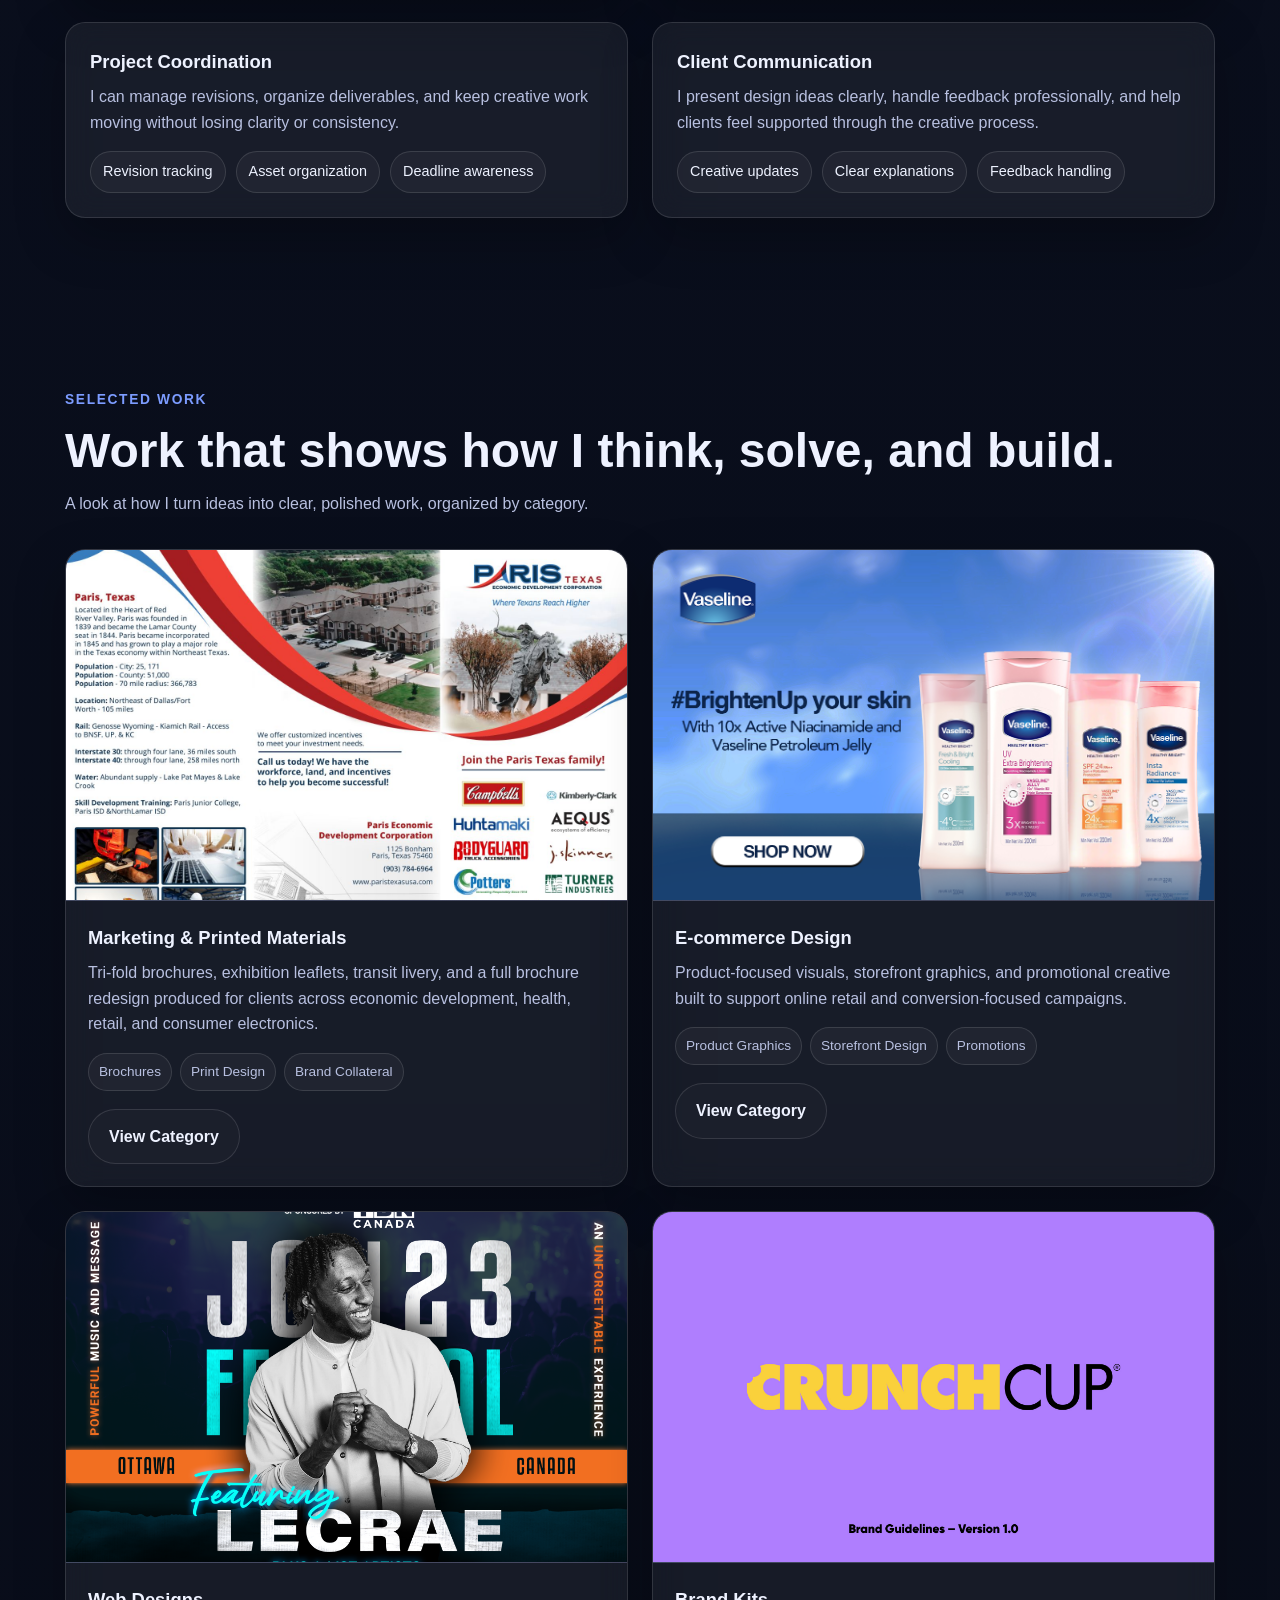
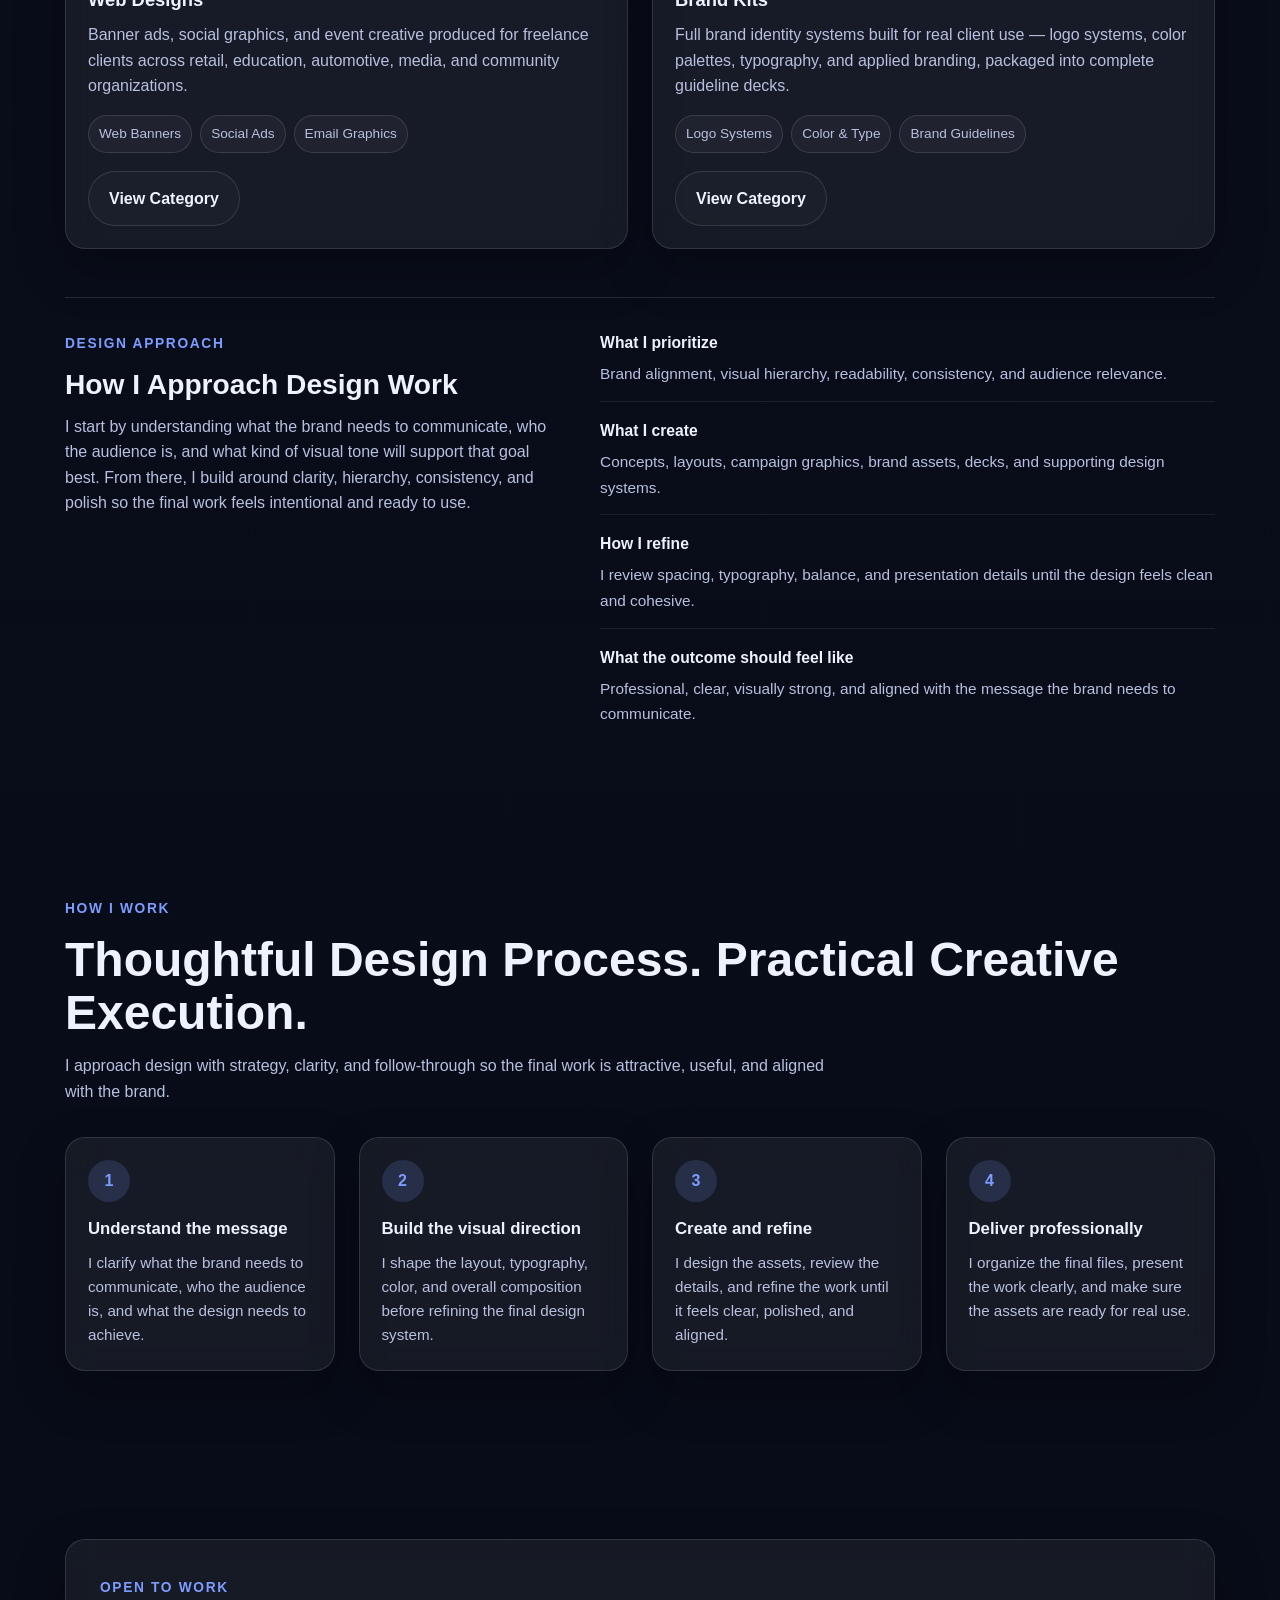
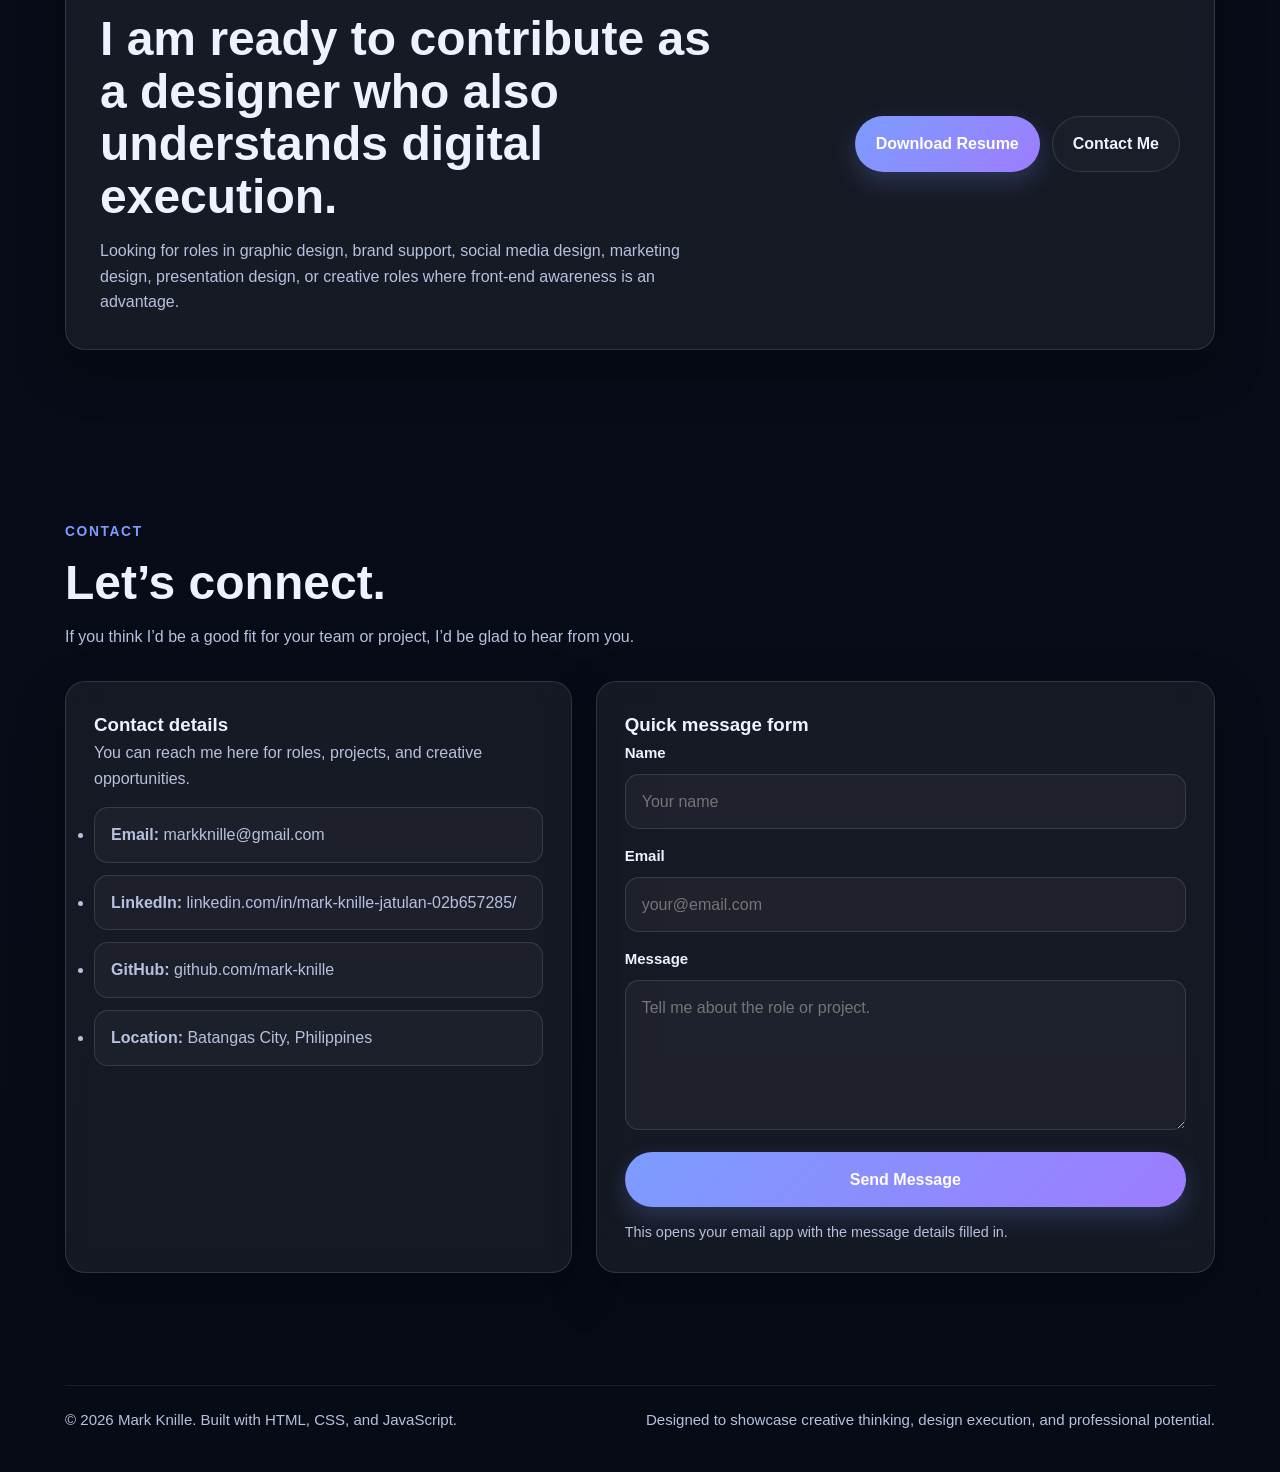
==== commit edf4c10d: "Rebuild portfolio with categorized work sections Restructures Selected Work into four dedicated cate" ====
--- a/index.html
+++ b/index.html
@@ -8,693 +8,7 @@
     name="description"
     content="Graphic designer portfolio website showcasing branding, social media design, marketing collateral, presentation design, visual storytelling, creative support, and front-end aware design thinking."
   />
-  <style>
-    :root {
-      --bg: #0b1020;
-      --bg-2: #121936;
-      --card: rgba(255, 255, 255, 0.06);
-      --line: rgba(255, 255, 255, 0.12);
-      --text: #eef2ff;
-      --muted: #b8c0e0;
-      --accent: #7c9cff;
-      --accent-2: #9d7cff;
-      --shadow: 0 20px 50px rgba(0, 0, 0, 0.25);
-      --radius: 20px;
-      --max: 1150px;
-    }
-
-    * { box-sizing: border-box; margin: 0; padding: 0; }
-    html { scroll-behavior: smooth; }
-
-    body {
-      font-family: Inter, Arial, Helvetica, sans-serif;
-      background:
-        radial-gradient(circle at top left, rgba(124, 156, 255, 0.14), transparent 35%),
-        radial-gradient(circle at top right, rgba(157, 124, 255, 0.12), transparent 30%),
-        linear-gradient(180deg, var(--bg), #070b16 100%);
-      color: var(--text);
-      line-height: 1.6;
-    }
-
-    img { max-width: 100%; display: block; }
-    a { text-decoration: none; color: inherit; }
-    button, input, textarea { font: inherit; }
-
-    .container {
-      width: min(92%, var(--max));
-      margin: 0 auto;
-    }
-
-    .section { padding: 84px 0; }
-
-    .eyebrow {
-      display: inline-block;
-      color: var(--accent);
-      font-size: 0.86rem;
-      font-weight: 700;
-      letter-spacing: 0.12em;
-      text-transform: uppercase;
-      margin-bottom: 14px;
-    }
-
-    .section-title {
-      font-size: clamp(2rem, 4vw, 3rem);
-      line-height: 1.1;
-      margin-bottom: 14px;
-    }
-
-    .section-copy {
-      max-width: 760px;
-      color: var(--muted);
-      margin-bottom: 32px;
-    }
-
-    .grid { display: grid; gap: 24px; }
-
-    .card {
-      background: var(--card);
-      border: 1px solid var(--line);
-      border-radius: var(--radius);
-      box-shadow: var(--shadow);
-      backdrop-filter: blur(14px);
-    }
-
-
-    /* ---------- INTERACTIVE UPGRADE STYLES ---------- */
-
-    .card,
-    .btn,
-    .project-visual,
-    .profile-item,
-    .proof-tags span,
-    .contact-list li {
-    transition:
-        transform 0.3s ease,
-        box-shadow 0.3s ease,
-        border-color 0.3s ease,
-        background 0.3s ease,
-        color 0.3s ease,
-        filter 0.3s ease;
-    }
-
-    /* Better default card behavior */
-    .card {
-    position: relative;
-    overflow: hidden;
-    }
-
-    /* Soft glow layer */
-    .card::after {
-    content: "";
-    position: absolute;
-    inset: 0;
-    border-radius: inherit;
-    pointer-events: none;
-    background: radial-gradient(
-        circle at top left,
-        rgba(124, 156, 255, 0.14),
-        transparent 45%
-    );
-    opacity: 0;
-    transition: opacity 0.3s ease;
-    }
-
-    /* Hover interactions only for devices that support hover */
-    @media (hover: hover) and (pointer: fine) {
-    .card:hover {
-        transform: translateY(-8px);
-        border-color: rgba(124, 156, 255, 0.35);
-        box-shadow:
-        0 24px 60px rgba(0, 0, 0, 0.32),
-        0 0 0 1px rgba(124, 156, 255, 0.08);
-    }
-
-    .card:hover::after {
-        opacity: 1;
-    }
-
-    .profile-item:hover,
-    .contact-list li:hover,
-    .proof-tags span:hover {
-        transform: translateY(-3px);
-        border-color: rgba(124, 156, 255, 0.35);
-        background: rgba(255, 255, 255, 0.07);
-    }
-
-    .btn:hover {
-        transform: translateY(-3px) scale(1.01);
-        box-shadow: 0 12px 30px rgba(124, 156, 255, 0.18);
-    }
-
-    .btn-secondary:hover {
-        background: rgba(124, 156, 255, 0.08);
-    }
-
-    .project-card:hover .project-visual {
-        transform: scale(1.04);
-        filter: brightness(1.06);
-    }
-    }
-
-    /* Press effect for buttons */
-    .btn:active {
-    transform: translateY(0) scale(0.98);
-    }
-
-    /* Project visual smoother zoom */
-    .project-card {
-    overflow: hidden;
-    }
-
-    .project-visual {
-      aspect-ratio: 16 / 10;
-      background: linear-gradient(135deg, rgba(124,156,255,0.18), rgba(157,124,255,0.14));
-      border-bottom: 1px solid var(--line);
-      overflow: hidden;
-    }
-
-    .project-visual img {
-      width: 100%;
-      height: 100%;
-      object-fit: cover;
-      display: block;
-      transition: transform 0.45s ease, filter 0.35s ease;
-    }
-
-    .project-card:hover .project-visual img {
-      transform: scale(1.05);
-      filter: brightness(1.05);
-    }
-
-    /* Slight enhancement for hero proof cards */
-    .mini-proof .card:hover h3 {
-    color: var(--accent);
-    }
-
-    /* Skill cards feel more interactive */
-    .skill-card:hover h3,
-    .about-card:hover h3,
-    .process-card:hover h3,
-    .contact-card:hover h3,
-    .contact-form:hover h3 {
-    color: var(--accent);
-    }
-
-    /* Inputs feel better too */
-    .contact-form input:focus,
-    .contact-form textarea:focus {
-    outline: none;
-    border-color: rgba(124, 156, 255, 0.5);
-    box-shadow: 0 0 0 4px rgba(124, 156, 255, 0.12);
-    }
-
-    .btn {
-        display: inline-flex;
-        align-items: center;
-        justify-content: center;
-        gap: 10px;
-        padding: 14px 20px;
-        border-radius: 999px;
-        border: 1px solid transparent;
-        font-weight: 700;
-        transition:
-            transform 0.25s ease,
-            box-shadow 0.25s ease,
-            border-color 0.25s ease,
-            background 0.25s ease,
-            color 0.25s ease,
-            filter 0.25s ease;
-        cursor: pointer;
-    }
-
-    .btn-primary {
-        background: linear-gradient(135deg, var(--accent), var(--accent-2));
-        color: white;
-        box-shadow: 0 10px 24px rgba(124, 156, 255, 0.22);
-    }
-
-    .btn-primary:hover {
-        filter: brightness(1.05);
-    }
-
-    .btn-secondary {
-        background: rgba(255,255,255,0.02);
-        color: var(--text);
-        border-color: var(--line);
-    }
-
-    .site-header {
-      position: sticky;
-      top: 0;
-      z-index: 1000;
-      background: rgba(11, 16, 32, 0.78);
-      backdrop-filter: blur(12px);
-      border-bottom: 1px solid rgba(255,255,255,0.08);
-    }
-
-    .nav-wrap {
-      display: flex;
-      align-items: center;
-      justify-content: space-between;
-      min-height: 74px;
-      gap: 16px;
-    }
-
-    .logo {
-      font-weight: 800;
-      font-size: 1.05rem;
-      letter-spacing: 0.02em;
-    }
-
-    .logo span { color: var(--accent); }
-
-    .nav {
-      display: flex;
-      align-items: center;
-      gap: 22px;
-    }
-
-    .nav a {
-        color: var(--muted);
-        font-size: 0.96rem;
-        transition: color 0.25s ease;
-        position: relative;
-    }
-
-    .nav a::after {
-        content: "";
-        position: absolute;
-        left: 0;
-        bottom: -6px;
-        width: 100%;
-        height: 2px;
-        background: linear-gradient(135deg, var(--accent), var(--accent-2));
-        transform: scaleX(0);
-        transform-origin: left;
-        transition: transform 0.25s ease;
-    }
-
-    .nav a:hover,
-    .nav a.active {
-        color: var(--text);
-    }
-
-    .nav a:hover::after,
-    .nav a.active::after {
-        transform: scaleX(1);
-    }
-
-    .menu-btn {
-      display: none;
-      background: transparent;
-      border: 1px solid var(--line);
-      color: var(--text);
-      border-radius: 12px;
-      padding: 10px 14px;
-    }
-
-    .hero { padding: 72px 0 50px; }
-
-    .hero-grid {
-      display: grid;
-      grid-template-columns: 1.15fr 0.85fr;
-      gap: 32px;
-      align-items: center;
-    }
-
-    .hero h1 {
-      font-size: clamp(2.6rem, 7vw, 5rem);
-      line-height: 0.98;
-      margin-bottom: 18px;
-      max-width: 11ch;
-    }
-
-    .hero h1 span { color: var(--accent); }
-
-    .hero p {
-      color: var(--muted);
-      max-width: 650px;
-      margin-bottom: 26px;
-      font-size: 1.04rem;
-    }
-
-    .hero-actions {
-      display: flex;
-      flex-wrap: wrap;
-      gap: 14px;
-      margin-bottom: 28px;
-    }
-
-    .mini-proof {
-      display: grid;
-      grid-template-columns: repeat(3, 1fr);
-      gap: 14px;
-    }
-
-    .mini-proof .card { padding: 18px; }
-    .mini-proof h3 { font-size: 1.5rem; margin-bottom: 4px; }
-    .mini-proof p { margin: 0; font-size: 0.92rem; }
-
-    .hero-panel {
-        padding: 26px;
-        position: relative;
-        overflow: hidden;
-        background:
-            linear-gradient(180deg, rgba(255,255,255,0.07), rgba(255,255,255,0.04));
-    }
-
-    .hero-panel::before {
-      content: "";
-      position: absolute;
-      inset: auto -40px -50px auto;
-      width: 180px;
-      height: 180px;
-      border-radius: 50%;
-      background: radial-gradient(circle, rgba(124,156,255,0.35), transparent 70%);
-    }
-
-    .profile-box {
-      display: grid;
-      gap: 18px;
-      position: relative;
-      z-index: 1;
-    }
-
-    .profile-photo {
-      aspect-ratio: 4 / 4.6;
-      border-radius: 22px;
-      background: linear-gradient(135deg, rgba(124,156,255,0.16), rgba(157,124,255,0.16));
-      border: 1px solid var(--line);
-      display: grid;
-      place-items: center;
-      color: var(--muted);
-      font-weight: 700;
-      text-align: center;
-      padding: 20px;
-      overflow: hidden;
-    }
-
-    .profile-photo-img {
-      width: 100%;
-      height: 100%;
-      object-fit: cover;
-      border-radius: 16px;
-      display: block;
-    }
-
-    .profile-list {
-      display: grid;
-      gap: 12px;
-    }
-
-    .profile-item {
-      padding: 14px 16px;
-      border-radius: 16px;
-      background: rgba(255,255,255,0.04);
-      border: 1px solid rgba(255,255,255,0.07);
-    }
-
-    .profile-item strong {
-      display: block;
-      margin-bottom: 4px;
-    }
-
-    .profile-item span {
-      color: var(--muted);
-      font-size: 0.95rem;
-    }
-
-    .about-grid {
-      display: grid;
-      grid-template-columns: 1fr 1fr;
-      gap: 24px;
-    }
-
-    .about-card { padding: 28px; }
-    .about-card h3 { margin-bottom: 10px; font-size: 1.2rem; }
-    .about-card p, .about-card li { color: var(--muted); }
-    .about-card ul { display: grid; gap: 10px; padding-left: 18px; }
-    .about-card ul li { list-style: disc; }
-
-    .skills-grid { grid-template-columns: repeat(2, 1fr); }
-    .skill-card { padding: 24px; }
-    .skill-card h3 { margin-bottom: 8px; font-size: 1.15rem; }
-    .skill-card p { color: var(--muted); margin-bottom: 16px; }
-
-    .proof-tags {
-      display: flex;
-      flex-wrap: wrap;
-      gap: 10px;
-    }
-
-    .proof-tags span {
-      padding: 8px 12px;
-      border-radius: 999px;
-      border: 1px solid var(--line);
-      background: rgba(255,255,255,0.04);
-      font-size: 0.9rem;
-      color: var(--text);
-    }
-
-    .projects-grid { grid-template-columns: repeat(3, 1fr); }
-    .project-card { overflow: hidden; }
-
-    .project-body { padding: 22px; }
-    .project-body h3 { margin-bottom: 8px; font-size: 1.15rem; }
-    .project-body p { color: var(--muted); margin-bottom: 16px; }
-
-    .project-meta {
-      display: flex;
-      flex-wrap: wrap;
-      gap: 8px;
-      margin-bottom: 18px;
-    }
-
-    .project-meta span {
-      font-size: 0.85rem;
-      padding: 7px 10px;
-      border-radius: 999px;
-      background: rgba(255,255,255,0.04);
-      border: 1px solid var(--line);
-      color: var(--muted);
-    }
-
-    .project-links {
-      display: flex;
-      flex-wrap: wrap;
-      gap: 12px;
-    }
-
-    .process-grid { grid-template-columns: repeat(4, 1fr); }
-    .process-card { padding: 22px; }
-
-    .process-number {
-      width: 42px;
-      height: 42px;
-      display: grid;
-      place-items: center;
-      border-radius: 50%;
-      background: rgba(124,156,255,0.16);
-      color: var(--accent);
-      font-weight: 800;
-      margin-bottom: 14px;
-    }
-
-    .process-card h3 { margin-bottom: 8px; font-size: 1.05rem; }
-    .process-card p { color: var(--muted); font-size: 0.95rem; }
-
-    .cta-box {
-      padding: 34px;
-      display: grid;
-      grid-template-columns: 1.2fr 0.8fr;
-      gap: 24px;
-      align-items: center;
-    }
-
-    .cta-box p { color: var(--muted); }
-
-    .cta-actions {
-      display: flex;
-      flex-wrap: wrap;
-      gap: 12px;
-      justify-content: flex-end;
-    }
-
-    .contact-grid {
-      display: grid;
-      grid-template-columns: 0.9fr 1.1fr;
-      gap: 24px;
-    }
-
-    .contact-card, .contact-form { padding: 28px; }
-    .contact-card p, .contact-card li { color: var(--muted); }
-
-    .contact-list {
-      display: grid;
-      gap: 12px;
-      margin-top: 16px;
-    }
-
-    .contact-list li {
-      padding: 14px 16px;
-      border: 1px solid var(--line);
-      border-radius: 14px;
-      background: rgba(255,255,255,0.03);
-    }
-
-    .contact-form form { display: grid; gap: 14px; }
-    .contact-form label { font-size: 0.94rem; color: var(--text); font-weight: 600; }
-
-    .contact-form input,
-    .contact-form textarea {
-      width: 100%;
-      border: 1px solid var(--line);
-      background: rgba(255,255,255,0.04);
-      color: var(--text);
-      border-radius: 14px;
-      padding: 14px 16px;
-      margin-top: 8px;
-    }
-
-    .contact-form textarea {
-      min-height: 150px;
-      resize: vertical;
-    }
-
-    .note {
-      color: var(--muted);
-      font-size: 0.9rem;
-    }
-
-    .site-footer {
-      padding: 28px 0 40px;
-      color: var(--muted);
-      font-size: 0.94rem;
-    }
-
-    .footer-wrap {
-      display: flex;
-      justify-content: space-between;
-      gap: 14px;
-      flex-wrap: wrap;
-      border-top: 1px solid rgba(255,255,255,0.08);
-      padding-top: 22px;
-    }
-
-
-    .design-approach {
-      grid-column: 1 / -1;
-      margin-top: 12px;
-      padding-top: 32px;
-      border-top: 1px solid var(--line);
-      display: grid;
-      grid-template-columns: minmax(260px, 0.9fr) minmax(0, 1.1fr);
-      gap: 32px;
-      align-items: start;
-    }
-
-    .design-approach-intro h3 {
-      font-size: clamp(1.35rem, 2.2vw, 1.8rem);
-      line-height: 1.15;
-      margin-bottom: 12px;
-    }
-
-    .design-approach-intro p {
-      color: var(--muted);
-      max-width: 620px;
-    }
-
-    .design-approach-points {
-      display: grid;
-      gap: 16px;
-    }
-
-    .approach-point {
-      padding: 0 0 14px;
-      border-bottom: 1px solid rgba(255,255,255,0.08);
-    }
-
-    .approach-point:last-child {
-      border-bottom: none;
-      padding-bottom: 0;
-    }
-
-    .approach-point strong {
-      display: block;
-      margin-bottom: 6px;
-      font-size: 0.98rem;
-      color: var(--text);
-    }
-
-    .approach-point span {
-      color: var(--muted);
-      font-size: 0.96rem;
-    }
-
-
-    @media (max-width: 1024px) {
-      .design-approach {
-        gap: 22px;
-        padding-top: 28px;
-      }
-    }
-
-    @media (max-width: 1024px) {
-      .hero-grid,
-      .about-grid,
-      .cta-box,
-      .contact-grid,
-      .design-approach {
-        grid-template-columns: 1fr;
-      }
-
-      .projects-grid { grid-template-columns: repeat(2, 1fr); }
-      .process-grid { grid-template-columns: repeat(2, 1fr); }
-      .cta-actions { justify-content: flex-start; }
-    }
-
-    @media (max-width: 768px) {
-      .design-approach {
-        margin-top: 4px;
-        padding-top: 24px;
-        gap: 18px;
-      }
-
-      .approach-point strong {
-        font-size: 0.96rem;
-      }
-
-      .approach-point span {
-        font-size: 0.92rem;
-      }
-
-      .nav {
-        position: absolute;
-        top: 74px;
-        left: 0;
-        right: 0;
-        background: rgba(11, 16, 32, 0.98);
-        border-bottom: 1px solid rgba(255,255,255,0.08);
-        display: none;
-        flex-direction: column;
-        align-items: flex-start;
-        padding: 18px 4%;
-      }
-
-      .nav.open { display: flex; }
-      .menu-btn { display: inline-flex; }
-
-      .mini-proof,
-      .skills-grid,
-      .projects-grid,
-      .process-grid {
-        grid-template-columns: 1fr;
-      }
-
-      .section { padding: 68px 0; }
-      .hero { padding-top: 50px; }
-    }
-  </style>
+  <link rel="stylesheet" href="styles.css" />
 </head>
 <body>
   <header class="site-header">
@@ -731,7 +45,7 @@
 
           <div class="mini-proof">
             <article class="card"><h3>8</h3><p>core design strengths I can contribute from day one</p></article>
-            <article class="card"><h3>3+</h3><p>portfolio samples that show how I solve visually</p></article>
+            <article class="card"><h3>4</h3><p>work categories spanning print, digital, e-commerce, and brand identity</p></article>
             <article class="card"><h3>1 goal</h3><p>help brands look sharper, clearer, and more memorable</p></article>
           </div>
         </div>
@@ -860,102 +174,117 @@
         <span class="eyebrow">Selected Work</span>
         <h2 class="section-title">Work that shows how I think, solve, and build.</h2>
         <p class="section-copy">
-          A look at how I turn ideas into clear, polished work.
+          A look at how I turn ideas into clear, polished work, organized by category.
         </p>
 
         <div class="grid projects-grid">
           <article class="card project-card">
             <div class="project-visual">
-              <a href="pdfs/Bhava.pdf" target="_blank" rel="noopener noreferrer" aria-label="Open Bhava Brand Visuals PDF in a new tab">
-                <img src="images/Bhava_thumbnail.png" alt="Preview of Bhava design work" />
-              </a>
+              <img src="images/marketing/paris-texas-cover-after.jpg" alt="Preview of Marketing & Printed Materials work" />
             </div>
             <div class="project-body">
-              <h3>Bhava Brand Visuals</h3>
+              <h3>Marketing & Printed Materials</h3>
               <p>
-                A polished branding-focused design piece created to strengthen visual identity, presentation, and brand consistency across key touchpoints.
+                Tri-fold brochures, exhibition leaflets, transit livery, and a full brochure redesign produced for clients across economic development, health, retail, and consumer electronics.
               </p>
               <div class="project-meta">
-                <span>Branding</span>
-                <span>Logo Design</span>
-                <span>Visual Identity</span>
+                <span>Brochures</span>
+                <span>Print Design</span>
+                <span>Brand Collateral</span>
               </div>
               <div class="project-links">
-                <a href="pdfs/Bhava.pdf" class="btn btn-secondary" target="_blank" rel="noopener noreferrer">View Project</a>
+                <a href="marketing.html" class="btn btn-secondary">View Category</a>
               </div>
             </div>
           </article>
 
           <article class="card project-card">
             <div class="project-visual">
-              <a href="pdfs/Revy.pdf" target="_blank" rel="noopener noreferrer" aria-label="Open Revy Campaign Graphics PDF in a new tab">
-                <img src="images/Revy_thumbnail.png" alt="Preview of Revy design work" />
-              </a>
+              <img src="images/ecommerce/vaseline-healthy-bright-banner.png" alt="Preview of E-commerce Design work" />
             </div>
             <div class="project-body">
-              <h3>Revy Campaign Graphics</h3>
+              <h3>E-commerce Design</h3>
               <p>
-                A campaign-style visual design project built to create eye-catching, cohesive promotional graphics with clear hierarchy and strong brand presentation.
+                Product-focused visuals, storefront graphics, and promotional creative built to support online retail and conversion-focused campaigns.
               </p>
               <div class="project-meta">
-                <span>Social Media Design</span>
-                <span>Marketing Graphics</span>
-                <span>Campaign Visuals</span>
+                <span>Product Graphics</span>
+                <span>Storefront Design</span>
+                <span>Promotions</span>
               </div>
               <div class="project-links">
-                <a href="pdfs/Revy.pdf" class="btn btn-secondary" target="_blank" rel="noopener noreferrer">View Project</a>
+                <a href="ecommerce.html" class="btn btn-secondary">View Category</a>
               </div>
             </div>
           </article>
 
           <article class="card project-card">
             <div class="project-visual">
-              <a href="pdfs/Speaker-kit.pdf" target="_blank" rel="noopener noreferrer" aria-label="Open Speaker Kit Design PDF in a new tab">
-                <img src="images/Speaker-kit_thumbnail.png" alt="Preview of speaker kit design work" />
-              </a>
+              <img src="images/web-designs/Front.png" alt="Preview of Web Designs work" onerror="this.style.display='none'; this.closest('.project-visual').classList.add('is-placeholder');" />
+              <div class="visual-placeholder-label">Web Designs</div>
             </div>
             <div class="project-body">
-              <h3>Speaker Kit Design</h3>
+              <h3>Web Designs</h3>
               <p>
-                A speaker kit presentation designed to communicate key information clearly while keeping the layout polished, organized, and visually professional.
+                Banner ads, social graphics, and event creative produced for freelance clients across retail, education, automotive, media, and community organizations.
               </p>
               <div class="project-meta">
-                <span>Presentation Design</span>
-                <span>Layout</span>
-                <span>Typography</span>
+                <span>Web Banners</span>
+                <span>Social Ads</span>
+                <span>Email Graphics</span>
               </div>
               <div class="project-links">
-                <a href="pdfs/Speaker-kit.pdf" class="btn btn-secondary" target="_blank" rel="noopener noreferrer">View Project</a>
-              </div>
-            </div>
-          </article>
-
-          <div class="design-approach" id="featured-design-case-study">
-            <div class="design-approach-intro">
-              <span class="eyebrow">Design approach</span>
-              <h3>How I Approach Design Work</h3>
+                <a href="web-designs.html" class="btn btn-secondary">View Category</a>
+              </div>
+            </div>
+          </article>
+
+          <article class="card project-card">
+            <div class="project-visual">
+              <img src="images/brand-kits/crunchcup-cover.jpg" alt="Preview of Brand Kits work" />
+            </div>
+            <div class="project-body">
+              <h3>Brand Kits</h3>
               <p>
-                I start by understanding what the brand needs to communicate, who the audience is, and what kind of visual tone will support that goal best. From there, I build around clarity, hierarchy, consistency, and polish so the final work feels intentional and ready to use.
+                Full brand identity systems built for real client use — logo systems, color palettes, typography, and applied branding, packaged into complete guideline decks.
               </p>
-            </div>
-
-            <div class="design-approach-points">
-              <div class="approach-point">
-                <strong>What I prioritize</strong>
-                <span>Brand alignment, visual hierarchy, readability, consistency, and audience relevance.</span>
-              </div>
-              <div class="approach-point">
-                <strong>What I create</strong>
-                <span>Concepts, layouts, campaign graphics, brand assets, decks, and supporting design systems.</span>
-              </div>
-              <div class="approach-point">
-                <strong>How I refine</strong>
-                <span>I review spacing, typography, balance, and presentation details until the design feels clean and cohesive.</span>
-              </div>
-              <div class="approach-point">
-                <strong>What the outcome should feel like</strong>
-                <span>Professional, clear, visually strong, and aligned with the message the brand needs to communicate.</span>
-              </div>
+              <div class="project-meta">
+                <span>Logo Systems</span>
+                <span>Color & Type</span>
+                <span>Brand Guidelines</span>
+              </div>
+              <div class="project-links">
+                <a href="brand-kits.html" class="btn btn-secondary">View Category</a>
+              </div>
+            </div>
+          </article>
+        </div>
+
+        <div class="design-approach" id="featured-design-case-study">
+          <div class="design-approach-intro">
+            <span class="eyebrow">Design approach</span>
+            <h3>How I Approach Design Work</h3>
+            <p>
+              I start by understanding what the brand needs to communicate, who the audience is, and what kind of visual tone will support that goal best. From there, I build around clarity, hierarchy, consistency, and polish so the final work feels intentional and ready to use.
+            </p>
+          </div>
+
+          <div class="design-approach-points">
+            <div class="approach-point">
+              <strong>What I prioritize</strong>
+              <span>Brand alignment, visual hierarchy, readability, consistency, and audience relevance.</span>
+            </div>
+            <div class="approach-point">
+              <strong>What I create</strong>
+              <span>Concepts, layouts, campaign graphics, brand assets, decks, and supporting design systems.</span>
+            </div>
+            <div class="approach-point">
+              <strong>How I refine</strong>
+              <span>I review spacing, typography, balance, and presentation details until the design feels clean and cohesive.</span>
+            </div>
+            <div class="approach-point">
+              <strong>What the outcome should feel like</strong>
+              <span>Professional, clear, visually strong, and aligned with the message the brand needs to communicate.</span>
             </div>
           </div>
         </div>
@@ -1044,69 +373,6 @@
     </div>
   </footer>
 
-  <script>
-    const menuBtn = document.getElementById('menuBtn');
-    const navMenu = document.getElementById('navMenu');
-    const navLinks = document.querySelectorAll('.nav a');
-    const sections = document.querySelectorAll('section[id]');
-    const year = document.getElementById('year');
-
-    menuBtn.addEventListener('click', () => {
-      navMenu.classList.toggle('open');
-    });
-
-    navLinks.forEach(link => {
-      link.addEventListener('click', () => {
-        navMenu.classList.remove('open');
-      });
-    });
-
-    function setActiveLink() {
-      let current = '';
-
-      sections.forEach(section => {
-        const sectionTop = section.offsetTop - 120;
-        const sectionHeight = section.offsetHeight;
-        if (window.scrollY >= sectionTop && window.scrollY < sectionTop + sectionHeight) {
-          current = section.getAttribute('id');
-        }
-      });
-
-      navLinks.forEach(link => {
-        link.classList.remove('active');
-        if (link.getAttribute('href') === `#${current}`) {
-          link.classList.add('active');
-        }
-      });
-    }
-
-    window.addEventListener('scroll', setActiveLink);
-    setActiveLink();
-
-    const contactForm = document.getElementById('contactForm');
-
-    if (contactForm) {
-      contactForm.addEventListener('submit', (e) => {
-        e.preventDefault();
-
-        const name = document.getElementById('name')?.value.trim() || '';
-        const email = document.getElementById('email')?.value.trim() || '';
-        const message = document.getElementById('message')?.value.trim() || '';
-
-        const subject = encodeURIComponent(`Portfolio Inquiry from ${name || 'Website Visitor'}`);
-        const body = encodeURIComponent(
-`Name: ${name}
-Email: ${email}
-
-Message:
-${message}`
-        );
-
-        window.location.href = `mailto:markknille@gmail.com?subject=${subject}&body=${body}`;
-      });
-    }
-
-    year.textContent = new Date().getFullYear();
-  </script>
+  <script src="site.js"></script>
 </body>
 </html>
--- a/styles.css
+++ b/styles.css
@@ -0,0 +1,1015 @@
+:root {
+      --bg: #0b1020;
+      --bg-2: #121936;
+      --card: rgba(255, 255, 255, 0.06);
+      --line: rgba(255, 255, 255, 0.12);
+      --text: #eef2ff;
+      --muted: #b8c0e0;
+      --accent: #7c9cff;
+      --accent-2: #9d7cff;
+      --shadow: 0 20px 50px rgba(0, 0, 0, 0.25);
+      --radius: 20px;
+      --max: 1150px;
+    }
+
+    * { box-sizing: border-box; margin: 0; padding: 0; }
+    html { scroll-behavior: smooth; }
+
+    body {
+      font-family: Inter, Arial, Helvetica, sans-serif;
+      background:
+        radial-gradient(circle at top left, rgba(124, 156, 255, 0.14), transparent 35%),
+        radial-gradient(circle at top right, rgba(157, 124, 255, 0.12), transparent 30%),
+        linear-gradient(180deg, var(--bg), #070b16 100%);
+      color: var(--text);
+      line-height: 1.6;
+    }
+
+    img { max-width: 100%; display: block; }
+    a { text-decoration: none; color: inherit; }
+    button, input, textarea { font: inherit; }
+
+    .container {
+      width: min(92%, var(--max));
+      margin: 0 auto;
+    }
+
+    .section { padding: 84px 0; }
+
+    .eyebrow {
+      display: inline-block;
+      color: var(--accent);
+      font-size: 0.86rem;
+      font-weight: 700;
+      letter-spacing: 0.12em;
+      text-transform: uppercase;
+      margin-bottom: 14px;
+    }
+
+    .section-title {
+      font-size: clamp(2rem, 4vw, 3rem);
+      line-height: 1.1;
+      margin-bottom: 14px;
+    }
+
+    .section-copy {
+      max-width: 760px;
+      color: var(--muted);
+      margin-bottom: 32px;
+    }
+
+    .grid { display: grid; gap: 24px; }
+
+    .card {
+      background: var(--card);
+      border: 1px solid var(--line);
+      border-radius: var(--radius);
+      box-shadow: var(--shadow);
+      backdrop-filter: blur(14px);
+    }
+
+
+    /* ---------- INTERACTIVE UPGRADE STYLES ---------- */
+
+    .card,
+    .btn,
+    .project-visual,
+    .profile-item,
+    .proof-tags span,
+    .contact-list li {
+    transition:
+        transform 0.3s ease,
+        box-shadow 0.3s ease,
+        border-color 0.3s ease,
+        background 0.3s ease,
+        color 0.3s ease,
+        filter 0.3s ease;
+    }
+
+    /* Better default card behavior */
+    .card {
+    position: relative;
+    overflow: hidden;
+    }
+
+    /* Soft glow layer */
+    .card::after {
+    content: "";
+    position: absolute;
+    inset: 0;
+    border-radius: inherit;
+    pointer-events: none;
+    background: radial-gradient(
+        circle at top left,
+        rgba(124, 156, 255, 0.14),
+        transparent 45%
+    );
+    opacity: 0;
+    transition: opacity 0.3s ease;
+    }
+
+    /* Hover interactions only for devices that support hover */
+    @media (hover: hover) and (pointer: fine) {
+    .card:hover {
+        transform: translateY(-8px);
+        border-color: rgba(124, 156, 255, 0.35);
+        box-shadow:
+        0 24px 60px rgba(0, 0, 0, 0.32),
+        0 0 0 1px rgba(124, 156, 255, 0.08);
+    }
+
+    .card:hover::after {
+        opacity: 1;
+    }
+
+    .profile-item:hover,
+    .contact-list li:hover,
+    .proof-tags span:hover {
+        transform: translateY(-3px);
+        border-color: rgba(124, 156, 255, 0.35);
+        background: rgba(255, 255, 255, 0.07);
+    }
+
+    .btn:hover {
+        transform: translateY(-3px) scale(1.01);
+        box-shadow: 0 12px 30px rgba(124, 156, 255, 0.18);
+    }
+
+    .btn-secondary:hover {
+        background: rgba(124, 156, 255, 0.08);
+    }
+
+    .project-card:hover .project-visual {
+        transform: scale(1.04);
+        filter: brightness(1.06);
+    }
+    }
+
+    /* Press effect for buttons */
+    .btn:active {
+    transform: translateY(0) scale(0.98);
+    }
+
+    /* Project visual smoother zoom */
+    .project-card {
+    overflow: hidden;
+    }
+
+    .project-visual {
+      aspect-ratio: 16 / 10;
+      background: linear-gradient(135deg, rgba(124,156,255,0.18), rgba(157,124,255,0.14));
+      border-bottom: 1px solid var(--line);
+      overflow: hidden;
+    }
+
+    .project-visual img {
+      width: 100%;
+      height: 100%;
+      object-fit: cover;
+      display: block;
+      transition: transform 0.45s ease, filter 0.35s ease;
+    }
+
+    .project-card:hover .project-visual img {
+      transform: scale(1.05);
+      filter: brightness(1.05);
+    }
+
+    /* Slight enhancement for hero proof cards */
+    .mini-proof .card:hover h3 {
+    color: var(--accent);
+    }
+
+    /* Skill cards feel more interactive */
+    .skill-card:hover h3,
+    .about-card:hover h3,
+    .process-card:hover h3,
+    .contact-card:hover h3,
+    .contact-form:hover h3 {
+    color: var(--accent);
+    }
+
+    /* Inputs feel better too */
+    .contact-form input:focus,
+    .contact-form textarea:focus {
+    outline: none;
+    border-color: rgba(124, 156, 255, 0.5);
+    box-shadow: 0 0 0 4px rgba(124, 156, 255, 0.12);
+    }
+
+    .btn {
+        display: inline-flex;
+        align-items: center;
+        justify-content: center;
+        gap: 10px;
+        padding: 14px 20px;
+        border-radius: 999px;
+        border: 1px solid transparent;
+        font-weight: 700;
+        transition:
+            transform 0.25s ease,
+            box-shadow 0.25s ease,
+            border-color 0.25s ease,
+            background 0.25s ease,
+            color 0.25s ease,
+            filter 0.25s ease;
+        cursor: pointer;
+    }
+
+    .btn-primary {
+        background: linear-gradient(135deg, var(--accent), var(--accent-2));
+        color: white;
+        box-shadow: 0 10px 24px rgba(124, 156, 255, 0.22);
+    }
+
+    .btn-primary:hover {
+        filter: brightness(1.05);
+    }
+
+    .btn-secondary {
+        background: rgba(255,255,255,0.02);
+        color: var(--text);
+        border-color: var(--line);
+    }
+
+    .site-header {
+      position: sticky;
+      top: 0;
+      z-index: 1000;
+      background: rgba(11, 16, 32, 0.78);
+      backdrop-filter: blur(12px);
+      border-bottom: 1px solid rgba(255,255,255,0.08);
+    }
+
+    .nav-wrap {
+      display: flex;
+      align-items: center;
+      justify-content: space-between;
+      min-height: 74px;
+      gap: 16px;
+    }
+
+    .logo {
+      font-weight: 800;
+      font-size: 1.05rem;
+      letter-spacing: 0.02em;
+    }
+
+    .logo span { color: var(--accent); }
+
+    .nav {
+      display: flex;
+      align-items: center;
+      gap: 22px;
+    }
+
+    .nav a {
+        color: var(--muted);
+        font-size: 0.96rem;
+        transition: color 0.25s ease;
+        position: relative;
+    }
+
+    .nav a::after {
+        content: "";
+        position: absolute;
+        left: 0;
+        bottom: -6px;
+        width: 100%;
+        height: 2px;
+        background: linear-gradient(135deg, var(--accent), var(--accent-2));
+        transform: scaleX(0);
+        transform-origin: left;
+        transition: transform 0.25s ease;
+    }
+
+    .nav a:hover,
+    .nav a.active {
+        color: var(--text);
+    }
+
+    .nav a:hover::after,
+    .nav a.active::after {
+        transform: scaleX(1);
+    }
+
+    .menu-btn {
+      display: none;
+      background: transparent;
+      border: 1px solid var(--line);
+      color: var(--text);
+      border-radius: 12px;
+      padding: 10px 14px;
+    }
+
+    .hero { padding: 72px 0 50px; }
+
+    .hero-grid {
+      display: grid;
+      grid-template-columns: 1.15fr 0.85fr;
+      gap: 32px;
+      align-items: center;
+    }
+
+    .hero h1 {
+      font-size: clamp(2.6rem, 7vw, 5rem);
+      line-height: 0.98;
+      margin-bottom: 18px;
+      max-width: 11ch;
+    }
+
+    .hero h1 span { color: var(--accent); }
+
+    .hero p {
+      color: var(--muted);
+      max-width: 650px;
+      margin-bottom: 26px;
+      font-size: 1.04rem;
+    }
+
+    .hero-actions {
+      display: flex;
+      flex-wrap: wrap;
+      gap: 14px;
+      margin-bottom: 28px;
+    }
+
+    .mini-proof {
+      display: grid;
+      grid-template-columns: repeat(3, 1fr);
+      gap: 14px;
+    }
+
+    .mini-proof .card { padding: 18px; }
+    .mini-proof h3 { font-size: 1.5rem; margin-bottom: 4px; }
+    .mini-proof p { margin: 0; font-size: 0.92rem; }
+
+    .hero-panel {
+        padding: 26px;
+        position: relative;
+        overflow: hidden;
+        background:
+            linear-gradient(180deg, rgba(255,255,255,0.07), rgba(255,255,255,0.04));
+    }
+
+    .hero-panel::before {
+      content: "";
+      position: absolute;
+      inset: auto -40px -50px auto;
+      width: 180px;
+      height: 180px;
+      border-radius: 50%;
+      background: radial-gradient(circle, rgba(124,156,255,0.35), transparent 70%);
+    }
+
+    .profile-box {
+      display: grid;
+      gap: 18px;
+      position: relative;
+      z-index: 1;
+    }
+
+    .profile-photo {
+      aspect-ratio: 4 / 4.6;
+      border-radius: 22px;
+      background: linear-gradient(135deg, rgba(124,156,255,0.16), rgba(157,124,255,0.16));
+      border: 1px solid var(--line);
+      display: grid;
+      place-items: center;
+      color: var(--muted);
+      font-weight: 700;
+      text-align: center;
+      padding: 20px;
+      overflow: hidden;
+    }
+
+    .profile-photo-img {
+      width: 100%;
+      height: 100%;
+      object-fit: cover;
+      border-radius: 16px;
+      display: block;
+    }
+
+    .profile-list {
+      display: grid;
+      gap: 12px;
+    }
+
+    .profile-item {
+      padding: 14px 16px;
+      border-radius: 16px;
+      background: rgba(255,255,255,0.04);
+      border: 1px solid rgba(255,255,255,0.07);
+    }
+
+    .profile-item strong {
+      display: block;
+      margin-bottom: 4px;
+    }
+
+    .profile-item span {
+      color: var(--muted);
+      font-size: 0.95rem;
+    }
+
+    .about-grid {
+      display: grid;
+      grid-template-columns: 1fr 1fr;
+      gap: 24px;
+    }
+
+    .about-card { padding: 28px; }
+    .about-card h3 { margin-bottom: 10px; font-size: 1.2rem; }
+    .about-card p, .about-card li { color: var(--muted); }
+    .about-card ul { display: grid; gap: 10px; padding-left: 18px; }
+    .about-card ul li { list-style: disc; }
+
+    .skills-grid { grid-template-columns: repeat(2, 1fr); }
+    .skill-card { padding: 24px; }
+    .skill-card h3 { margin-bottom: 8px; font-size: 1.15rem; }
+    .skill-card p { color: var(--muted); margin-bottom: 16px; }
+
+    .proof-tags {
+      display: flex;
+      flex-wrap: wrap;
+      gap: 10px;
+    }
+
+    .proof-tags span {
+      padding: 8px 12px;
+      border-radius: 999px;
+      border: 1px solid var(--line);
+      background: rgba(255,255,255,0.04);
+      font-size: 0.9rem;
+      color: var(--text);
+    }
+
+    .projects-grid { grid-template-columns: repeat(2, 1fr); }
+    .project-card { overflow: hidden; }
+
+    .project-body { padding: 22px; }
+    .project-body h3 { margin-bottom: 8px; font-size: 1.15rem; }
+    .project-body p { color: var(--muted); margin-bottom: 16px; }
+
+    .project-meta {
+      display: flex;
+      flex-wrap: wrap;
+      gap: 8px;
+      margin-bottom: 18px;
+    }
+
+    .project-meta span {
+      font-size: 0.85rem;
+      padding: 7px 10px;
+      border-radius: 999px;
+      background: rgba(255,255,255,0.04);
+      border: 1px solid var(--line);
+      color: var(--muted);
+    }
+
+    .project-links {
+      display: flex;
+      flex-wrap: wrap;
+      gap: 12px;
+    }
+
+    /* ---------- Gallery sections (Marketing + Banners) ---------- */
+
+    .work-category {
+      margin-top: 48px;
+      padding-top: 40px;
+      border-top: 1px solid var(--line);
+    }
+
+    .work-category:first-of-type {
+      margin-top: 12px;
+      padding-top: 0;
+      border-top: none;
+    }
+
+    .work-category-title {
+      font-size: clamp(1.35rem, 2.2vw, 1.8rem);
+      margin-bottom: 10px;
+    }
+
+    .work-category-copy {
+      color: var(--muted);
+      max-width: 680px;
+      margin-bottom: 32px;
+    }
+
+    .gallery-group {
+      margin-bottom: 56px;
+    }
+
+    .gallery-group:last-child { margin-bottom: 0; }
+
+    .gallery-group-header {
+      display: flex;
+      align-items: baseline;
+      justify-content: space-between;
+      flex-wrap: wrap;
+      gap: 12px;
+      border-bottom: 1px solid var(--line);
+      padding-bottom: 14px;
+      margin-bottom: 24px;
+    }
+
+    .gallery-group-header h3 {
+      font-size: 1.25rem;
+      font-weight: 600;
+    }
+
+    .gallery-group-client {
+      font-size: 0.82rem;
+      letter-spacing: 0.05em;
+      text-transform: uppercase;
+      color: var(--muted);
+    }
+
+    .gallery-meta-row {
+      display: flex;
+      flex-wrap: wrap;
+      gap: 12px;
+      align-items: center;
+      margin-bottom: 22px;
+      font-size: 0.82rem;
+      color: var(--muted);
+    }
+
+    .gallery-download {
+      display: inline-flex;
+      align-items: center;
+      gap: 6px;
+      padding: 6px 14px;
+      border-radius: 999px;
+      border: 1px solid var(--line);
+      background: rgba(124, 156, 255, 0.08);
+      color: var(--accent);
+      font-size: 0.78rem;
+      font-weight: 700;
+      letter-spacing: 0.02em;
+      margin-left: auto;
+      transition: border-color 0.25s ease, background 0.25s ease;
+    }
+
+    .gallery-download:hover {
+      border-color: var(--accent);
+      background: rgba(124, 156, 255, 0.16);
+    }
+
+    .swatch {
+      display: inline-flex;
+      align-items: center;
+      gap: 6px;
+      font-family: ui-monospace, Menlo, monospace;
+      color: var(--muted);
+    }
+
+    .swatch i {
+      width: 14px;
+      height: 14px;
+      border-radius: 4px;
+      display: inline-block;
+      box-shadow: inset 0 0 0 1px rgba(255, 255, 255, 0.15);
+    }
+
+    .gallery-subhead {
+      font-size: 0.78rem;
+      letter-spacing: 0.06em;
+      text-transform: uppercase;
+      color: var(--muted);
+      margin-bottom: 12px;
+    }
+
+    .gallery-row {
+      display: flex;
+      flex-wrap: wrap;
+      gap: 20px;
+      margin-bottom: 26px;
+    }
+
+    .gallery-row:last-child { margin-bottom: 0; }
+
+    .gallery-item {
+      cursor: pointer;
+      position: relative;
+      flex: 1 1 320px;
+    }
+
+    .gallery-visual {
+      position: relative;
+      overflow: hidden;
+      background: rgba(255, 255, 255, 0.04);
+    }
+
+    .gallery-visual.contain {
+      background: rgba(238, 242, 255, 0.92);
+    }
+
+    .gallery-visual img {
+      width: 100%;
+      height: 100%;
+      display: block;
+      transition: transform 0.4s ease, filter 0.35s ease;
+    }
+
+    .gallery-item:hover .gallery-visual img {
+      transform: scale(1.05);
+      filter: brightness(1.05);
+    }
+
+    .gallery-scrim {
+      position: absolute;
+      inset: 0;
+      display: flex;
+      align-items: flex-end;
+      padding: 16px;
+      background: linear-gradient(0deg, rgba(11, 16, 32, 0.92) 0%, rgba(11, 16, 32, 0) 55%);
+      opacity: 0;
+      transition: opacity 0.25s ease;
+    }
+
+    .gallery-item:hover .gallery-scrim { opacity: 1; }
+
+    .gallery-scrim strong {
+      display: block;
+      font-size: 0.92rem;
+      margin-bottom: 3px;
+    }
+
+    .gallery-scrim span {
+      font-size: 0.72rem;
+      color: var(--accent);
+      letter-spacing: 0.05em;
+      text-transform: uppercase;
+    }
+
+    .gallery-badge {
+      position: absolute;
+      top: 12px;
+      left: 12px;
+      z-index: 2;
+      font-size: 0.68rem;
+      font-weight: 700;
+      letter-spacing: 0.06em;
+      padding: 4px 10px;
+      border-radius: 999px;
+      background: rgba(11, 16, 32, 0.75);
+      color: var(--text);
+      border: 1px solid var(--line);
+    }
+
+    .gallery-badge.after {
+      background: linear-gradient(135deg, var(--accent), var(--accent-2));
+      color: #0b1020;
+      border-color: transparent;
+    }
+
+    .lightbox {
+      position: fixed;
+      inset: 0;
+      background: rgba(7, 11, 22, 0.92);
+      z-index: 2000;
+      display: none;
+      align-items: center;
+      justify-content: center;
+      padding: 40px;
+      backdrop-filter: blur(4px);
+    }
+
+    .lightbox.open { display: flex; }
+
+    .lightbox-inner {
+      max-width: 88vw;
+      max-height: 86vh;
+      display: flex;
+      flex-direction: column;
+      align-items: center;
+      gap: 16px;
+    }
+
+    .lightbox-media {
+      max-width: 88vw;
+      max-height: 74vh;
+      display: flex;
+      align-items: center;
+      justify-content: center;
+      overflow: hidden;
+      border-radius: 12px;
+    }
+
+    .lightbox-media img {
+      max-width: 88vw;
+      max-height: 74vh;
+      object-fit: contain;
+      display: block;
+      border-radius: 12px;
+      box-shadow: var(--shadow);
+    }
+
+    .lightbox-media.scroll-mode {
+      align-items: flex-start;
+      overflow-y: auto;
+      max-height: 74vh;
+      box-shadow: var(--shadow);
+      border-radius: 12px;
+    }
+
+    .lightbox-media.scroll-mode img {
+      max-width: none;
+      max-height: none;
+      width: min(560px, 86vw);
+      height: auto;
+      box-shadow: none;
+      border-radius: 0;
+    }
+
+    .lightbox-caption { text-align: center; }
+    .lightbox-caption strong { display: block; font-size: 1rem; margin-bottom: 4px; }
+    .lightbox-caption span { font-size: 0.78rem; color: var(--accent); letter-spacing: 0.05em; text-transform: uppercase; }
+
+    .lightbox-btn {
+      position: absolute;
+      background: rgba(255, 255, 255, 0.04);
+      border: 1px solid var(--line);
+      color: var(--text);
+      cursor: pointer;
+      border-radius: 999px;
+      display: grid;
+      place-items: center;
+      transition: border-color 0.25s ease, color 0.25s ease, background 0.25s ease;
+    }
+
+    .lightbox-btn:hover { border-color: var(--accent); color: var(--accent); }
+
+    .lightbox-close { top: 24px; right: 24px; width: 44px; height: 44px; font-size: 22px; }
+    .lightbox-zoom { top: 24px; left: 24px; width: 44px; height: 44px; font-size: 17px; }
+    .lightbox-zoom.active { border-color: var(--accent); color: var(--accent); background: rgba(124, 156, 255, 0.14); }
+    .lightbox-prev { left: 24px; top: 50%; transform: translateY(-50%); width: 48px; height: 48px; font-size: 22px; }
+    .lightbox-next { right: 24px; top: 50%; transform: translateY(-50%); width: 48px; height: 48px; font-size: 22px; }
+
+    @media (max-width: 640px) {
+      .gallery-row { gap: 14px; }
+      .lightbox-zoom { width: 40px; height: 40px; font-size: 15px; }
+      .lightbox-prev, .lightbox-next { width: 40px; height: 40px; font-size: 18px; }
+    }
+
+    .process-grid { grid-template-columns: repeat(4, 1fr); }
+    .process-card { padding: 22px; }
+
+    .process-number {
+      width: 42px;
+      height: 42px;
+      display: grid;
+      place-items: center;
+      border-radius: 50%;
+      background: rgba(124,156,255,0.16);
+      color: var(--accent);
+      font-weight: 800;
+      margin-bottom: 14px;
+    }
+
+    .process-card h3 { margin-bottom: 8px; font-size: 1.05rem; }
+    .process-card p { color: var(--muted); font-size: 0.95rem; }
+
+    .cta-box {
+      padding: 34px;
+      display: grid;
+      grid-template-columns: 1.2fr 0.8fr;
+      gap: 24px;
+      align-items: center;
+    }
+
+    .cta-box p { color: var(--muted); }
+
+    .cta-actions {
+      display: flex;
+      flex-wrap: wrap;
+      gap: 12px;
+      justify-content: flex-end;
+    }
+
+    .contact-grid {
+      display: grid;
+      grid-template-columns: 0.9fr 1.1fr;
+      gap: 24px;
+    }
+
+    .contact-card, .contact-form { padding: 28px; }
+    .contact-card p, .contact-card li { color: var(--muted); }
+
+    .contact-list {
+      display: grid;
+      gap: 12px;
+      margin-top: 16px;
+    }
+
+    .contact-list li {
+      padding: 14px 16px;
+      border: 1px solid var(--line);
+      border-radius: 14px;
+      background: rgba(255,255,255,0.03);
+    }
+
+    .contact-form form { display: grid; gap: 14px; }
+    .contact-form label { font-size: 0.94rem; color: var(--text); font-weight: 600; }
+
+    .contact-form input,
+    .contact-form textarea {
+      width: 100%;
+      border: 1px solid var(--line);
+      background: rgba(255,255,255,0.04);
+      color: var(--text);
+      border-radius: 14px;
+      padding: 14px 16px;
+      margin-top: 8px;
+    }
+
+    .contact-form textarea {
+      min-height: 150px;
+      resize: vertical;
+    }
+
+    .note {
+      color: var(--muted);
+      font-size: 0.9rem;
+    }
+
+    .site-footer {
+      padding: 28px 0 40px;
+      color: var(--muted);
+      font-size: 0.94rem;
+    }
+
+    .footer-wrap {
+      display: flex;
+      justify-content: space-between;
+      gap: 14px;
+      flex-wrap: wrap;
+      border-top: 1px solid rgba(255,255,255,0.08);
+      padding-top: 22px;
+    }
+
+
+    .design-approach {
+      margin-top: 48px;
+      padding-top: 32px;
+      border-top: 1px solid var(--line);
+      display: grid;
+      grid-template-columns: minmax(260px, 0.9fr) minmax(0, 1.1fr);
+      gap: 32px;
+      align-items: start;
+    }
+
+    .design-approach-intro h3 {
+      font-size: clamp(1.35rem, 2.2vw, 1.8rem);
+      line-height: 1.15;
+      margin-bottom: 12px;
+    }
+
+    .design-approach-intro p {
+      color: var(--muted);
+      max-width: 620px;
+    }
+
+    .design-approach-points {
+      display: grid;
+      gap: 16px;
+    }
+
+    .approach-point {
+      padding: 0 0 14px;
+      border-bottom: 1px solid rgba(255,255,255,0.08);
+    }
+
+    .approach-point:last-child {
+      border-bottom: none;
+      padding-bottom: 0;
+    }
+
+    .approach-point strong {
+      display: block;
+      margin-bottom: 6px;
+      font-size: 0.98rem;
+      color: var(--text);
+    }
+
+    .approach-point span {
+      color: var(--muted);
+      font-size: 0.96rem;
+    }
+
+
+    @media (max-width: 1024px) {
+      .design-approach {
+        gap: 22px;
+        padding-top: 28px;
+      }
+    }
+
+    @media (max-width: 1024px) {
+      .hero-grid,
+      .about-grid,
+      .cta-box,
+      .contact-grid,
+      .design-approach {
+        grid-template-columns: 1fr;
+      }
+
+      .projects-grid { grid-template-columns: repeat(2, 1fr); }
+      .process-grid { grid-template-columns: repeat(2, 1fr); }
+      .cta-actions { justify-content: flex-start; }
+    }
+
+    @media (max-width: 768px) {
+      .design-approach {
+        margin-top: 4px;
+        padding-top: 24px;
+        gap: 18px;
+      }
+
+      .approach-point strong {
+        font-size: 0.96rem;
+      }
+
+      .approach-point span {
+        font-size: 0.92rem;
+      }
+
+      .nav {
+        position: absolute;
+        top: 74px;
+        left: 0;
+        right: 0;
+        background: rgba(11, 16, 32, 0.98);
+        border-bottom: 1px solid rgba(255,255,255,0.08);
+        display: none;
+        flex-direction: column;
+        align-items: flex-start;
+        padding: 18px 4%;
+      }
+
+      .nav.open { display: flex; }
+      .menu-btn { display: inline-flex; }
+
+      .mini-proof,
+      .skills-grid,
+      .projects-grid,
+      .process-grid {
+        grid-template-columns: 1fr;
+      }
+
+      .section { padding: 68px 0; }
+      .hero { padding-top: 50px; }
+    }
+
+/* ---------- Category preview cards + subpages ---------- */
+
+.visual-placeholder-label {
+  display: none;
+  width: 100%;
+  height: 100%;
+  align-items: center;
+  justify-content: center;
+  color: var(--muted);
+  font-weight: 700;
+  letter-spacing: 0.04em;
+  text-transform: uppercase;
+  font-size: 0.9rem;
+  text-align: center;
+  padding: 0 20px;
+}
+
+.project-visual.is-placeholder .visual-placeholder-label {
+  display: flex;
+}
+
+.back-link {
+  display: inline-flex;
+  align-items: center;
+  gap: 8px;
+  color: var(--muted);
+  font-size: 0.92rem;
+  font-weight: 600;
+  margin-bottom: 28px;
+  transition: color 0.25s ease;
+}
+
+.back-link:hover { color: var(--accent); }
+
+.subpage-hero { padding-top: 56px; }
+
+.empty-state {
+  padding: 48px 32px;
+  text-align: center;
+  color: var(--muted);
+}
+
+.empty-state strong {
+  display: block;
+  color: var(--text);
+  font-size: 1.1rem;
+  margin-bottom: 8px;
+}
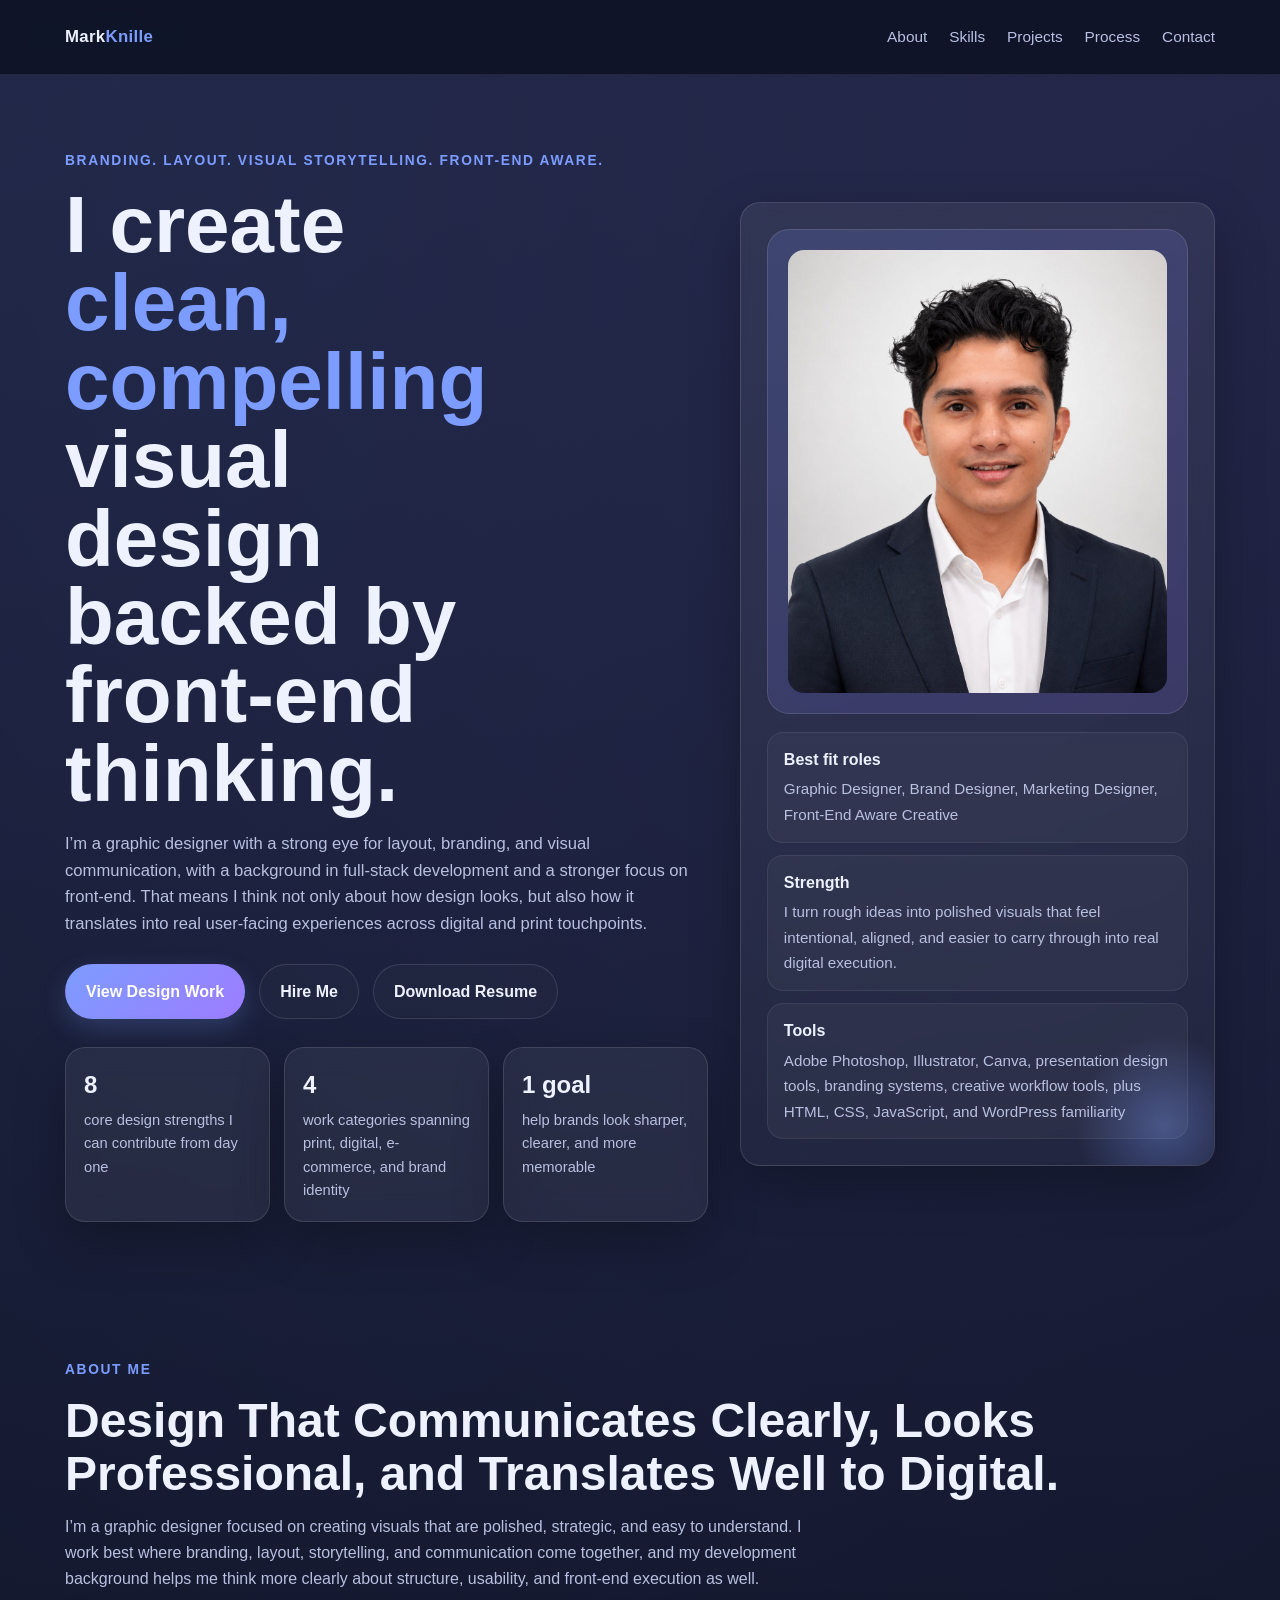
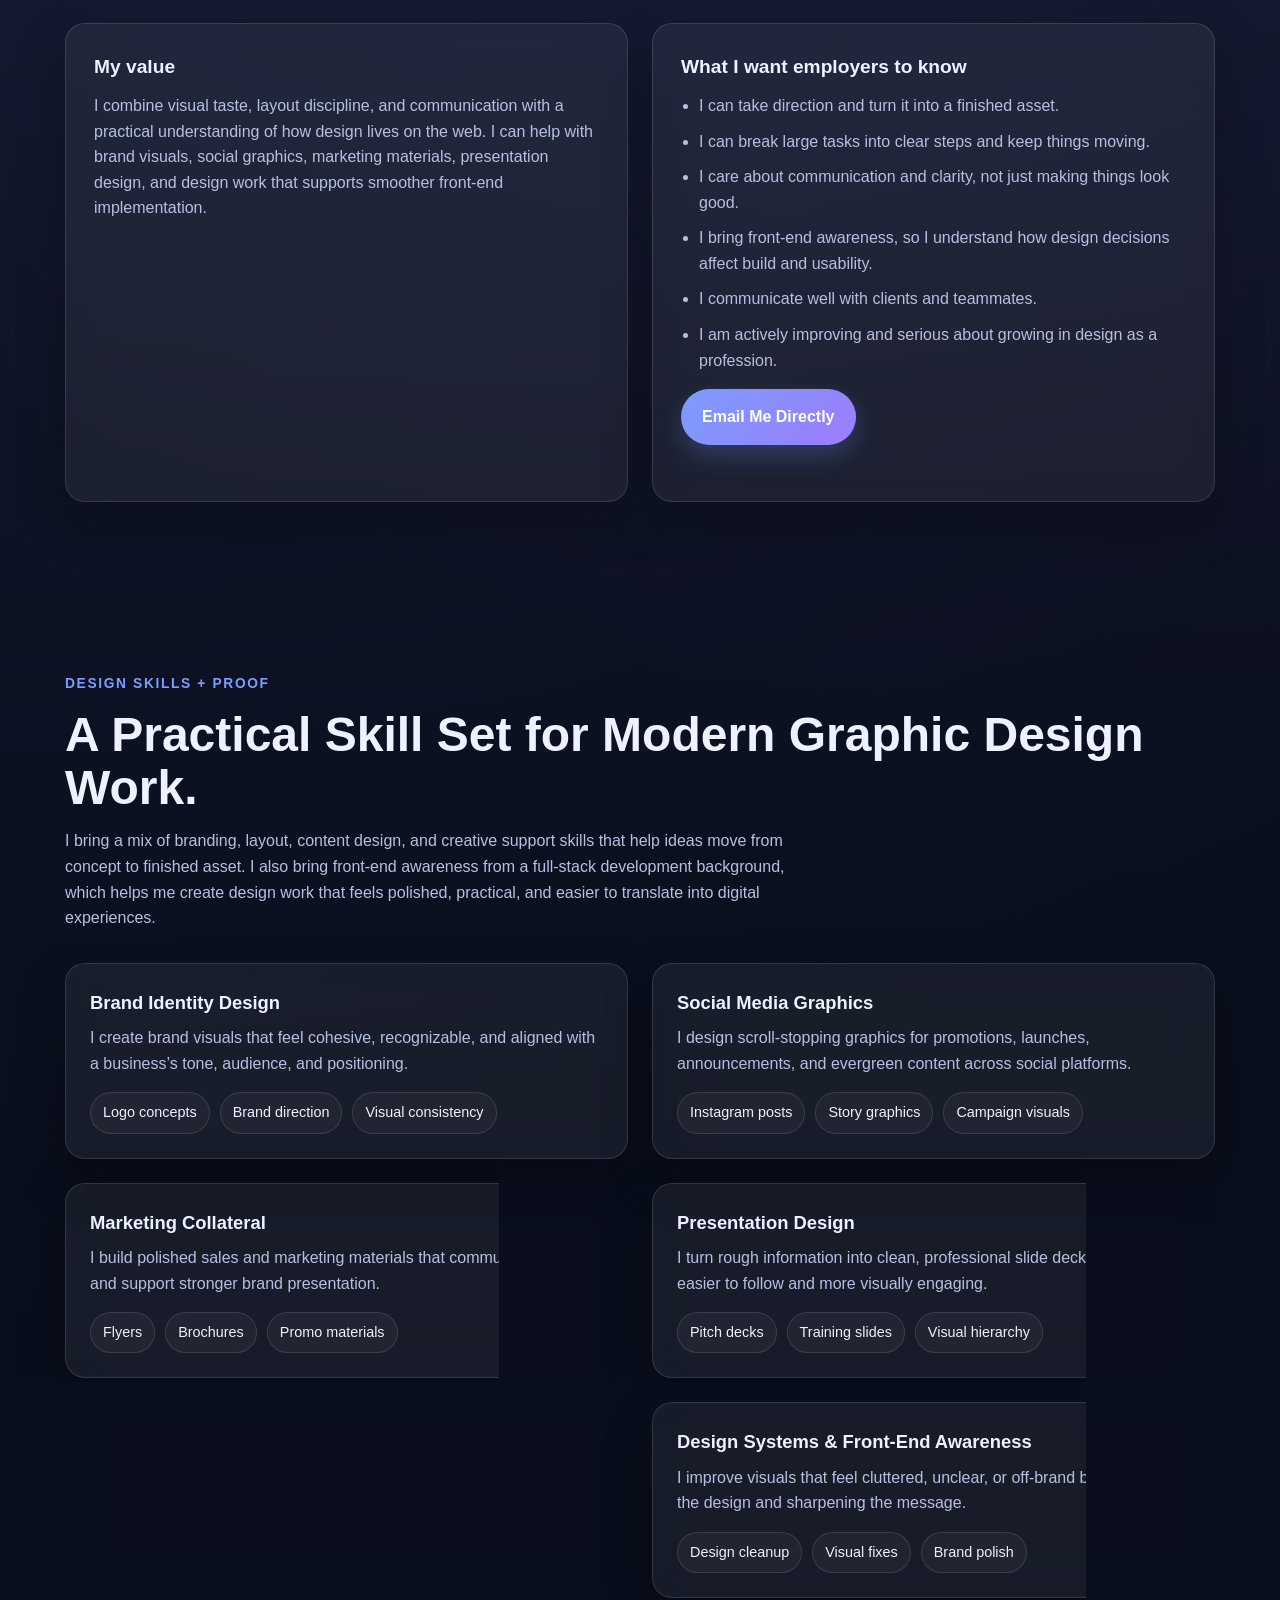
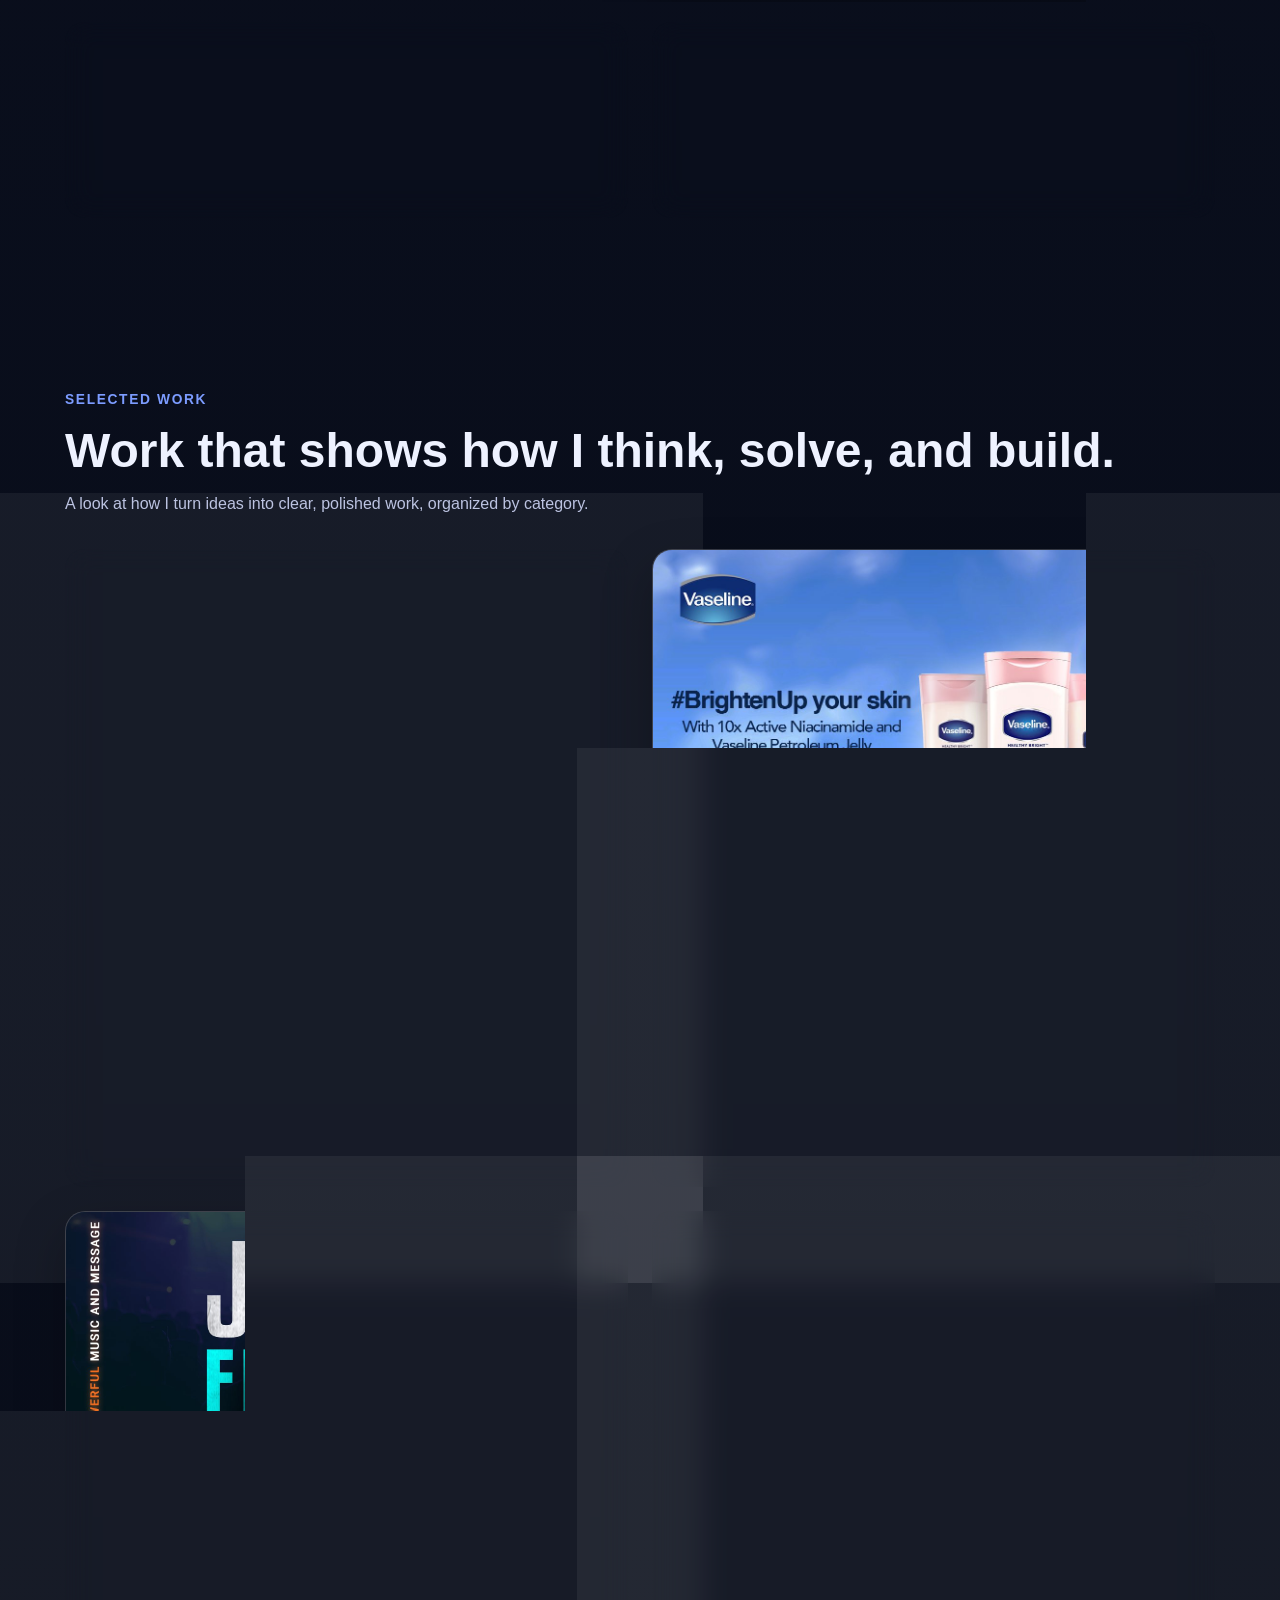
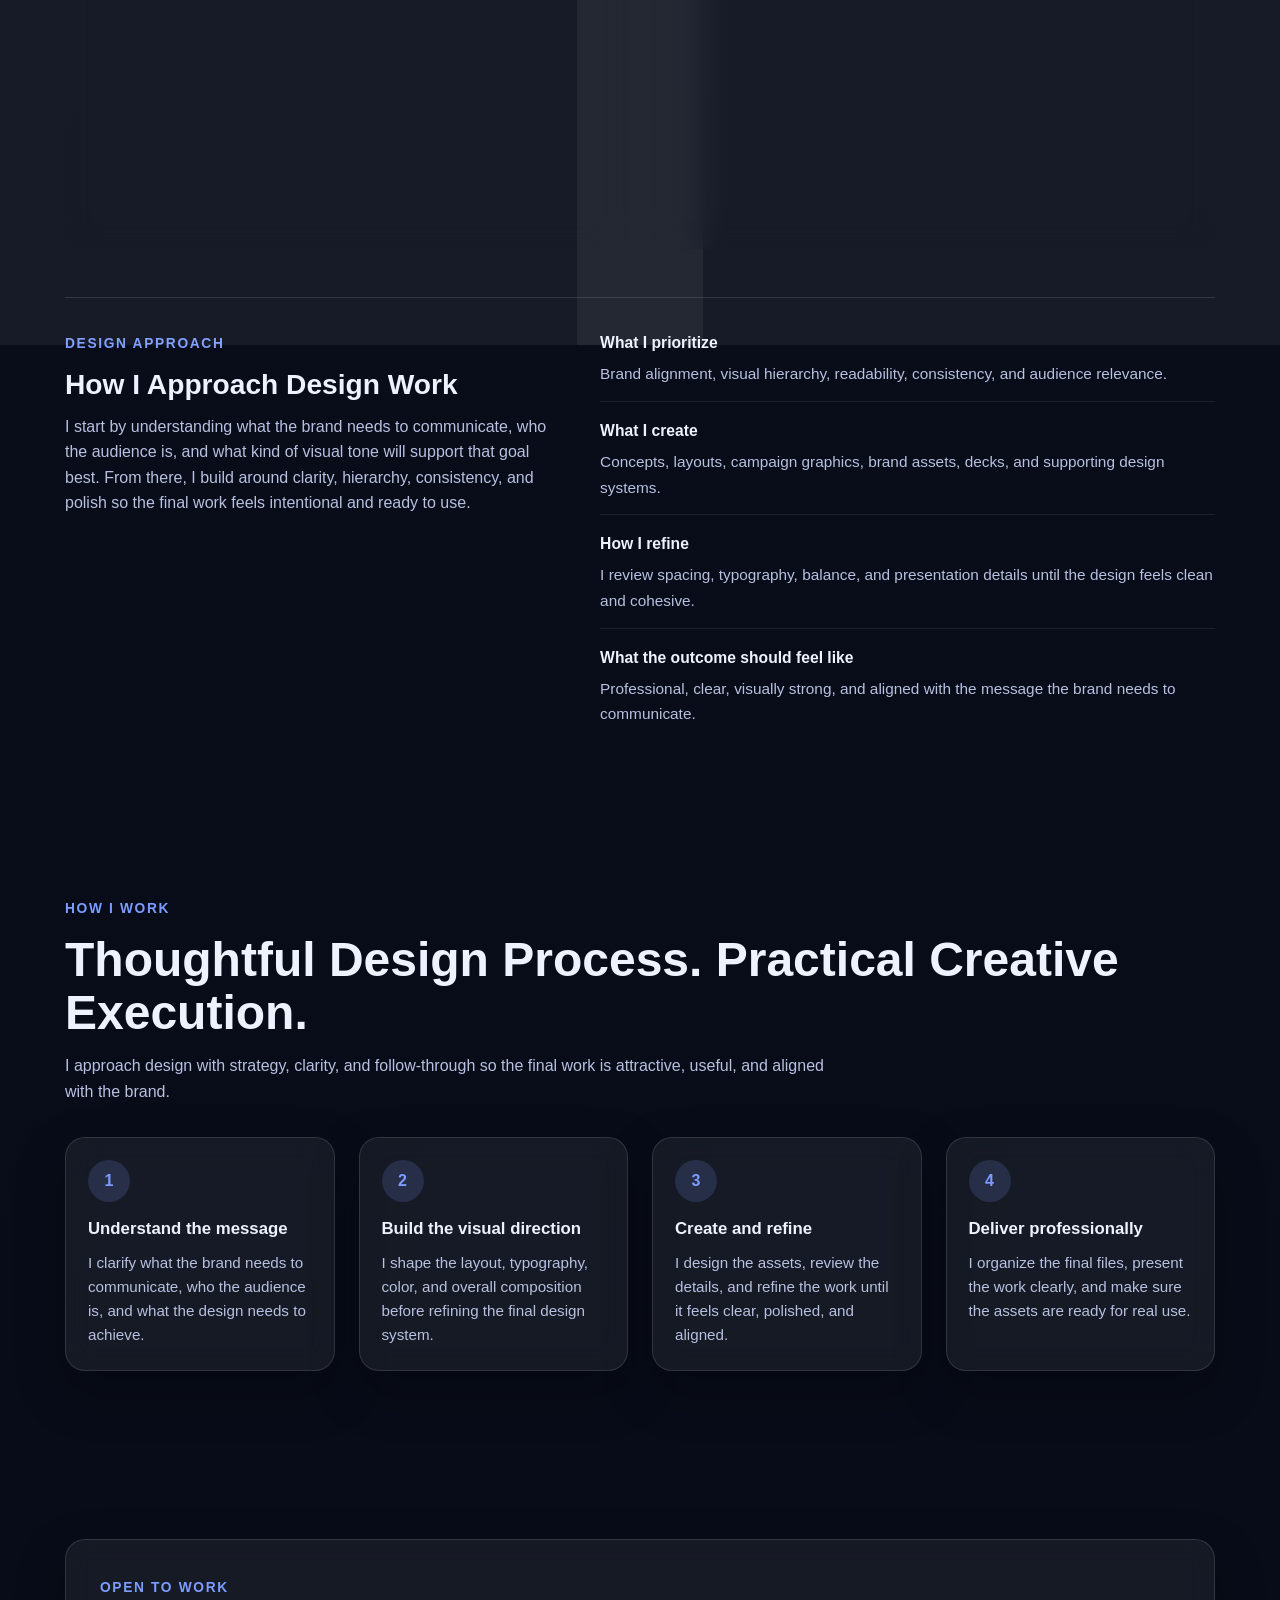
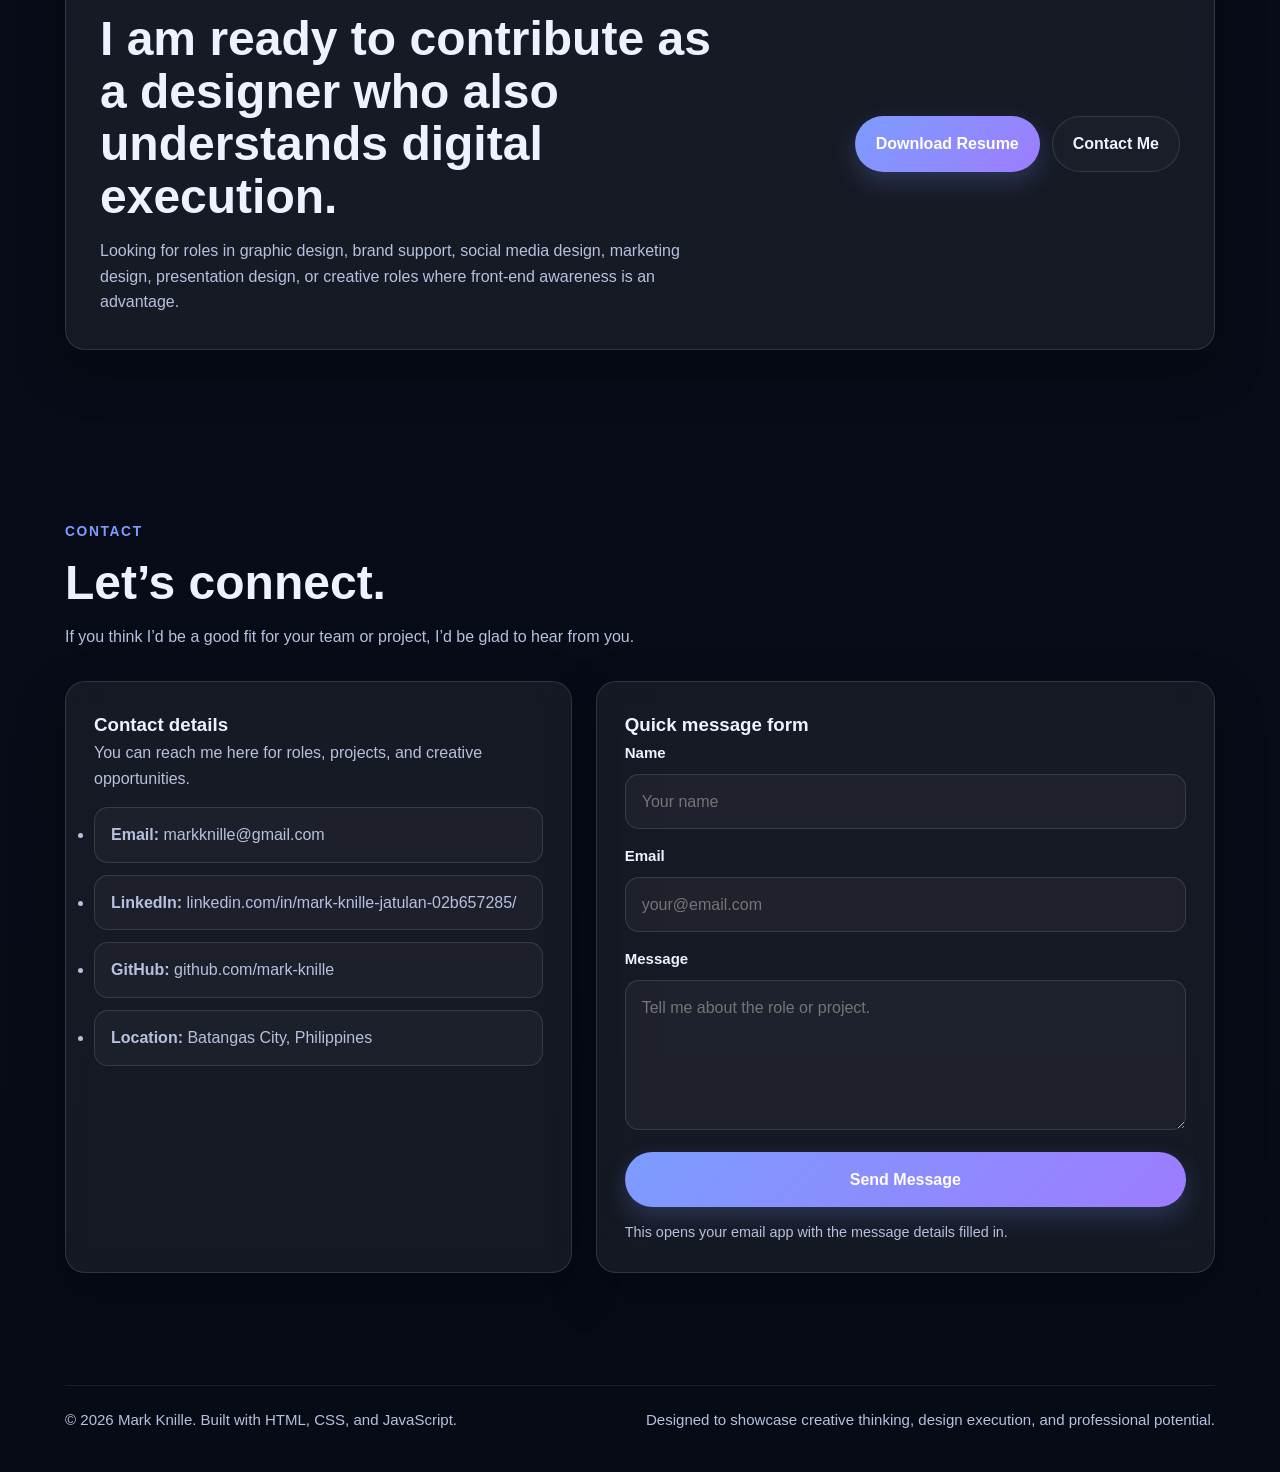
==== commit 2616a8ae: "Optimize images for web delivery Images were being served at print/export resolution (up to 4961x350" ====
--- a/index.html
+++ b/index.html
@@ -53,7 +53,7 @@
         <aside class="card hero-panel">
           <div class="profile-box">
             <div class="profile-photo">
-              <img src="My_Image.png" alt="Portrait of Mark Knille" class="profile-photo-img" />
+              <img src="My_Image.jpg" alt="Portrait of Mark Knille" class="profile-photo-img" />
             </div>
 
             <div class="profile-list">
@@ -200,7 +200,7 @@
 
           <article class="card project-card">
             <div class="project-visual">
-              <img src="images/ecommerce/vaseline-healthy-bright-banner.png" alt="Preview of E-commerce Design work" />
+              <img src="images/ecommerce/vaseline-healthy-bright-banner.jpg" alt="Preview of E-commerce Design work" />
             </div>
             <div class="project-body">
               <h3>E-commerce Design</h3>
@@ -220,7 +220,7 @@
 
           <article class="card project-card">
             <div class="project-visual">
-              <img src="images/web-designs/Front.png" alt="Preview of Web Designs work" onerror="this.style.display='none'; this.closest('.project-visual').classList.add('is-placeholder');" />
+              <img src="images/web-designs/Front.jpg" alt="Preview of Web Designs work" onerror="this.style.display='none'; this.closest('.project-visual').classList.add('is-placeholder');" />
               <div class="visual-placeholder-label">Web Designs</div>
             </div>
             <div class="project-body">
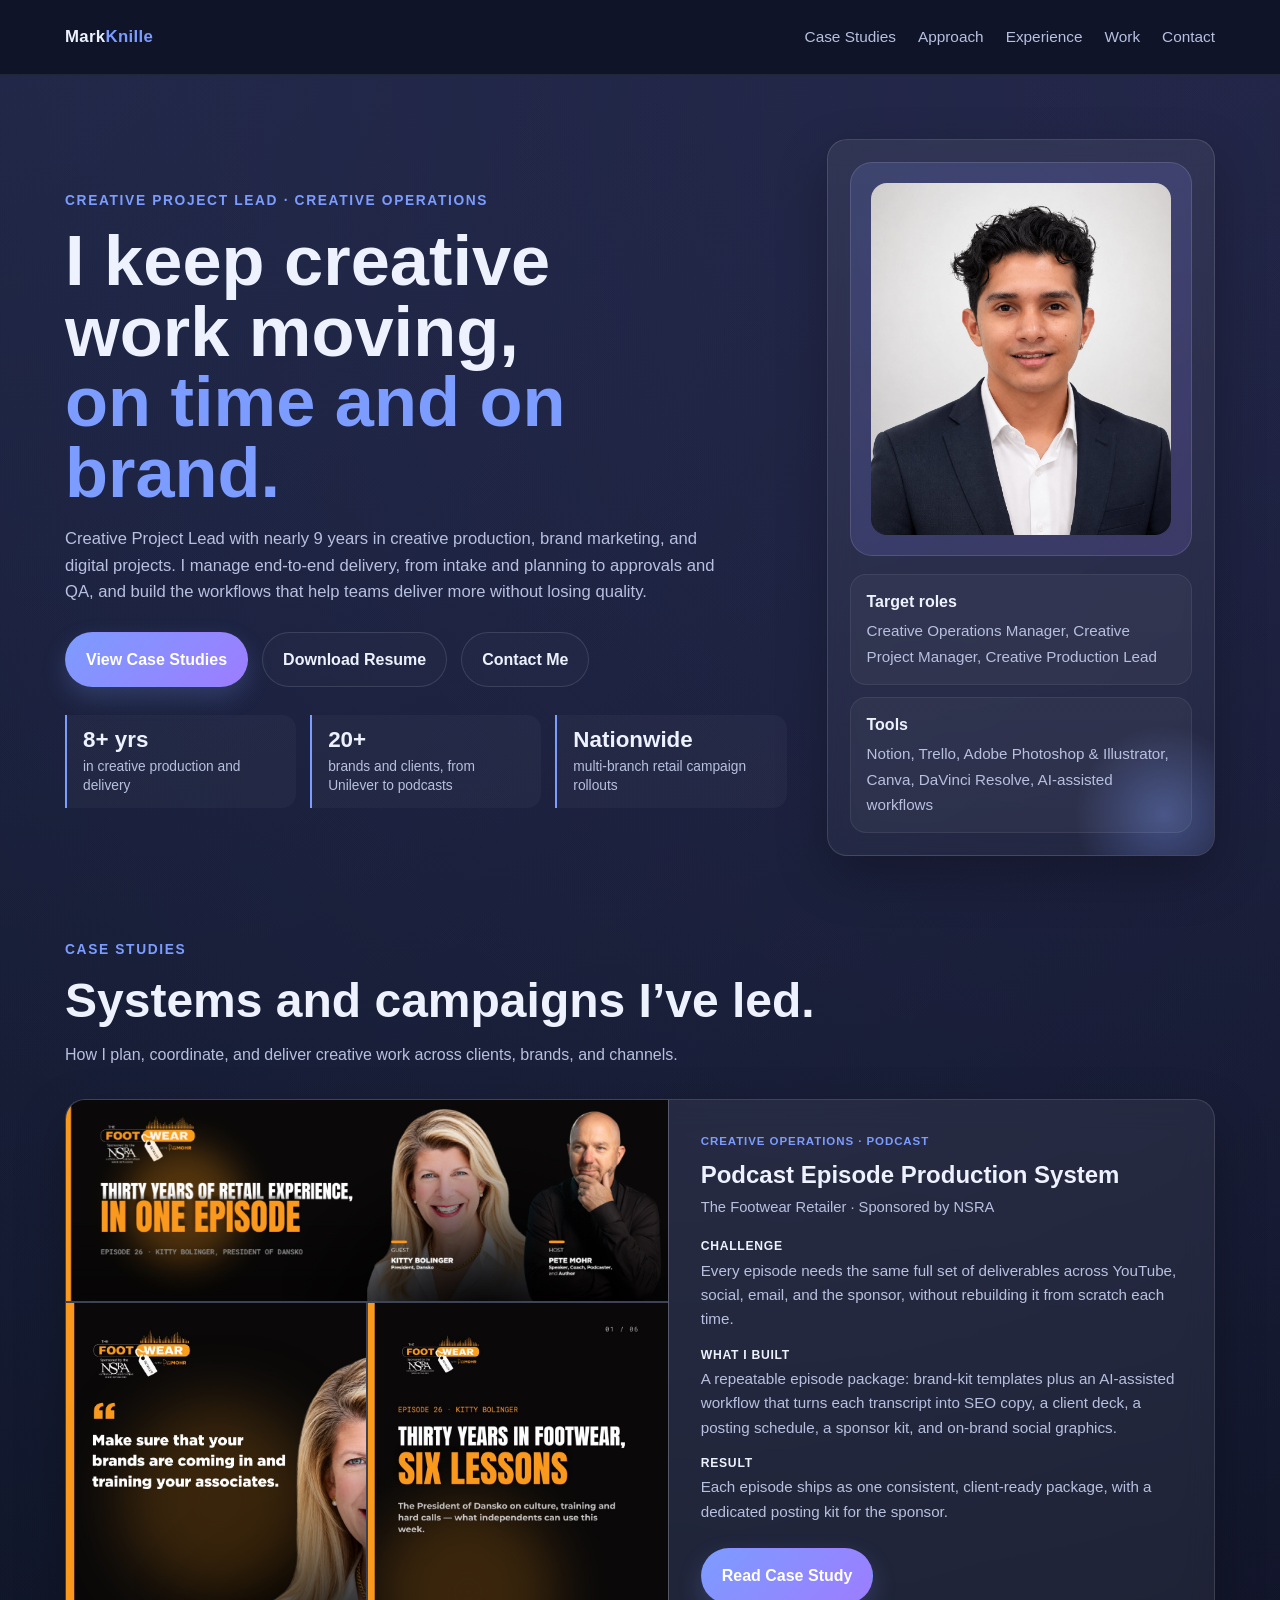
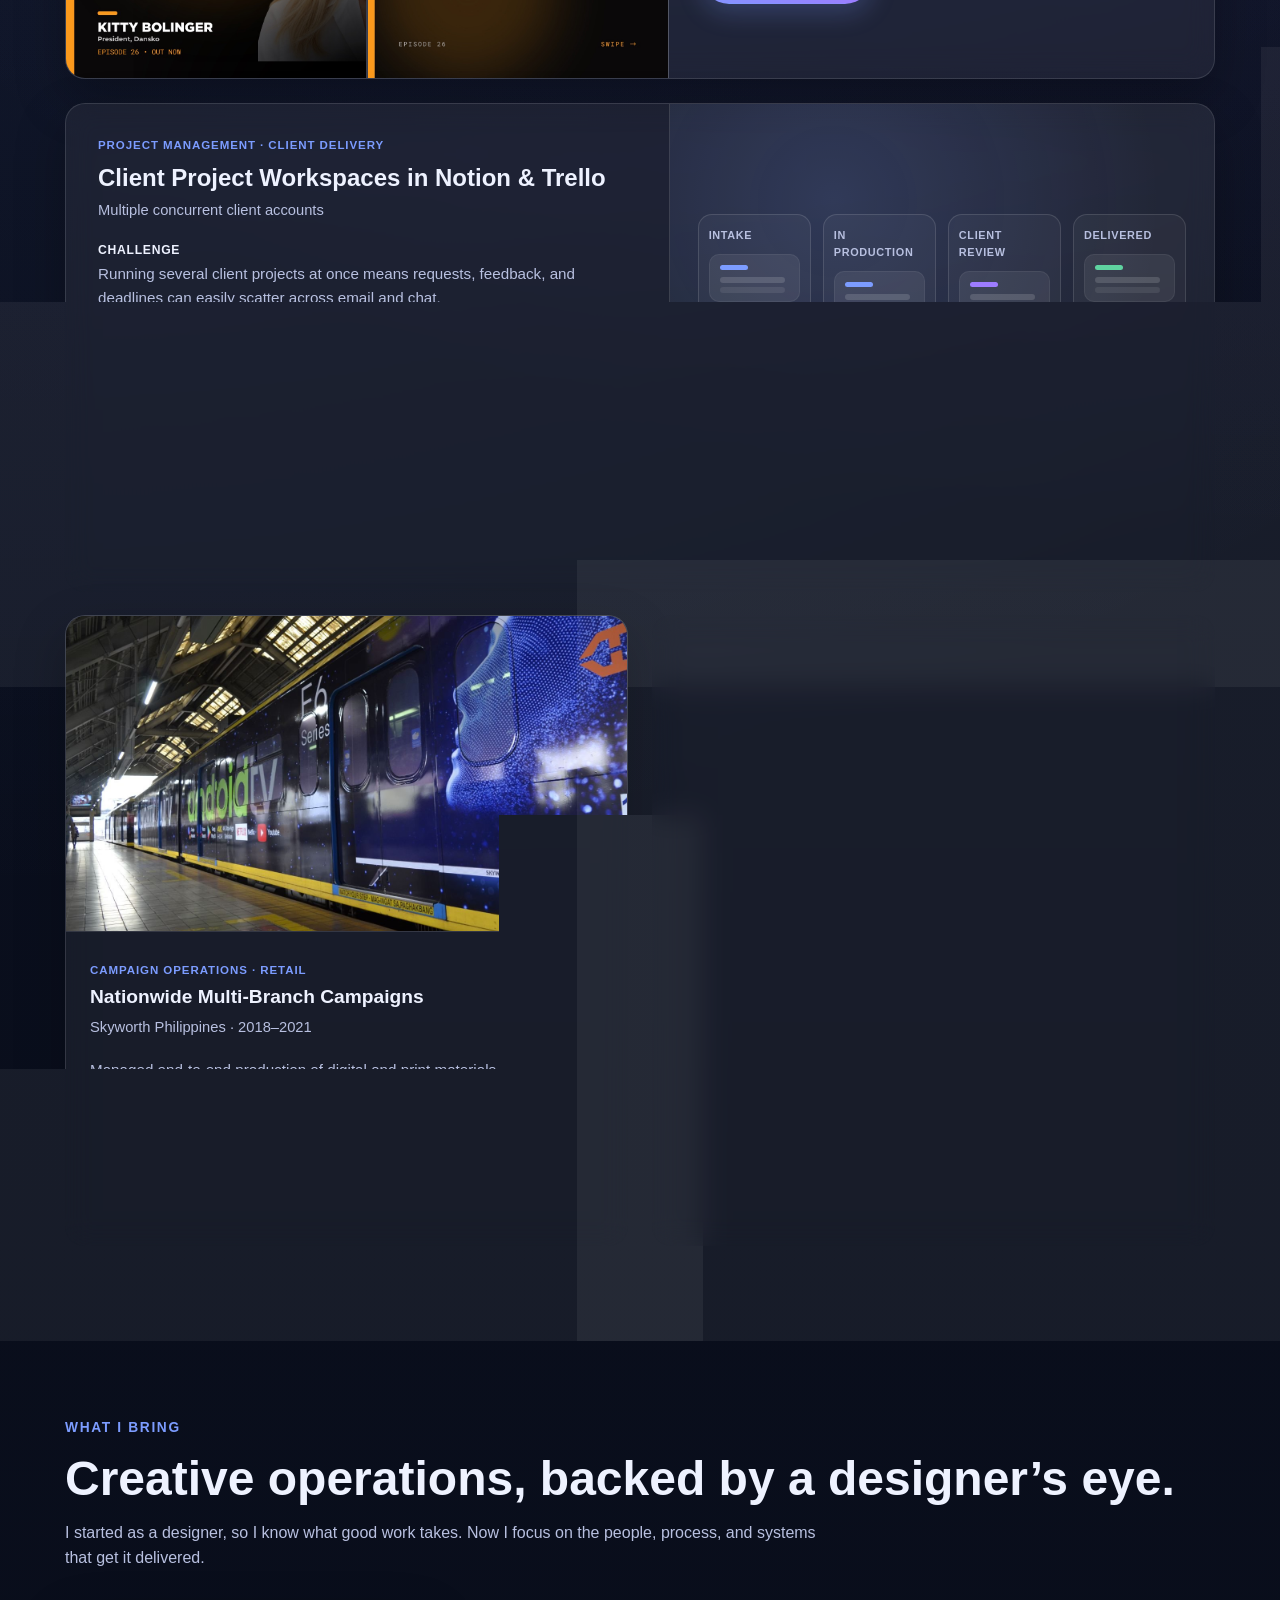
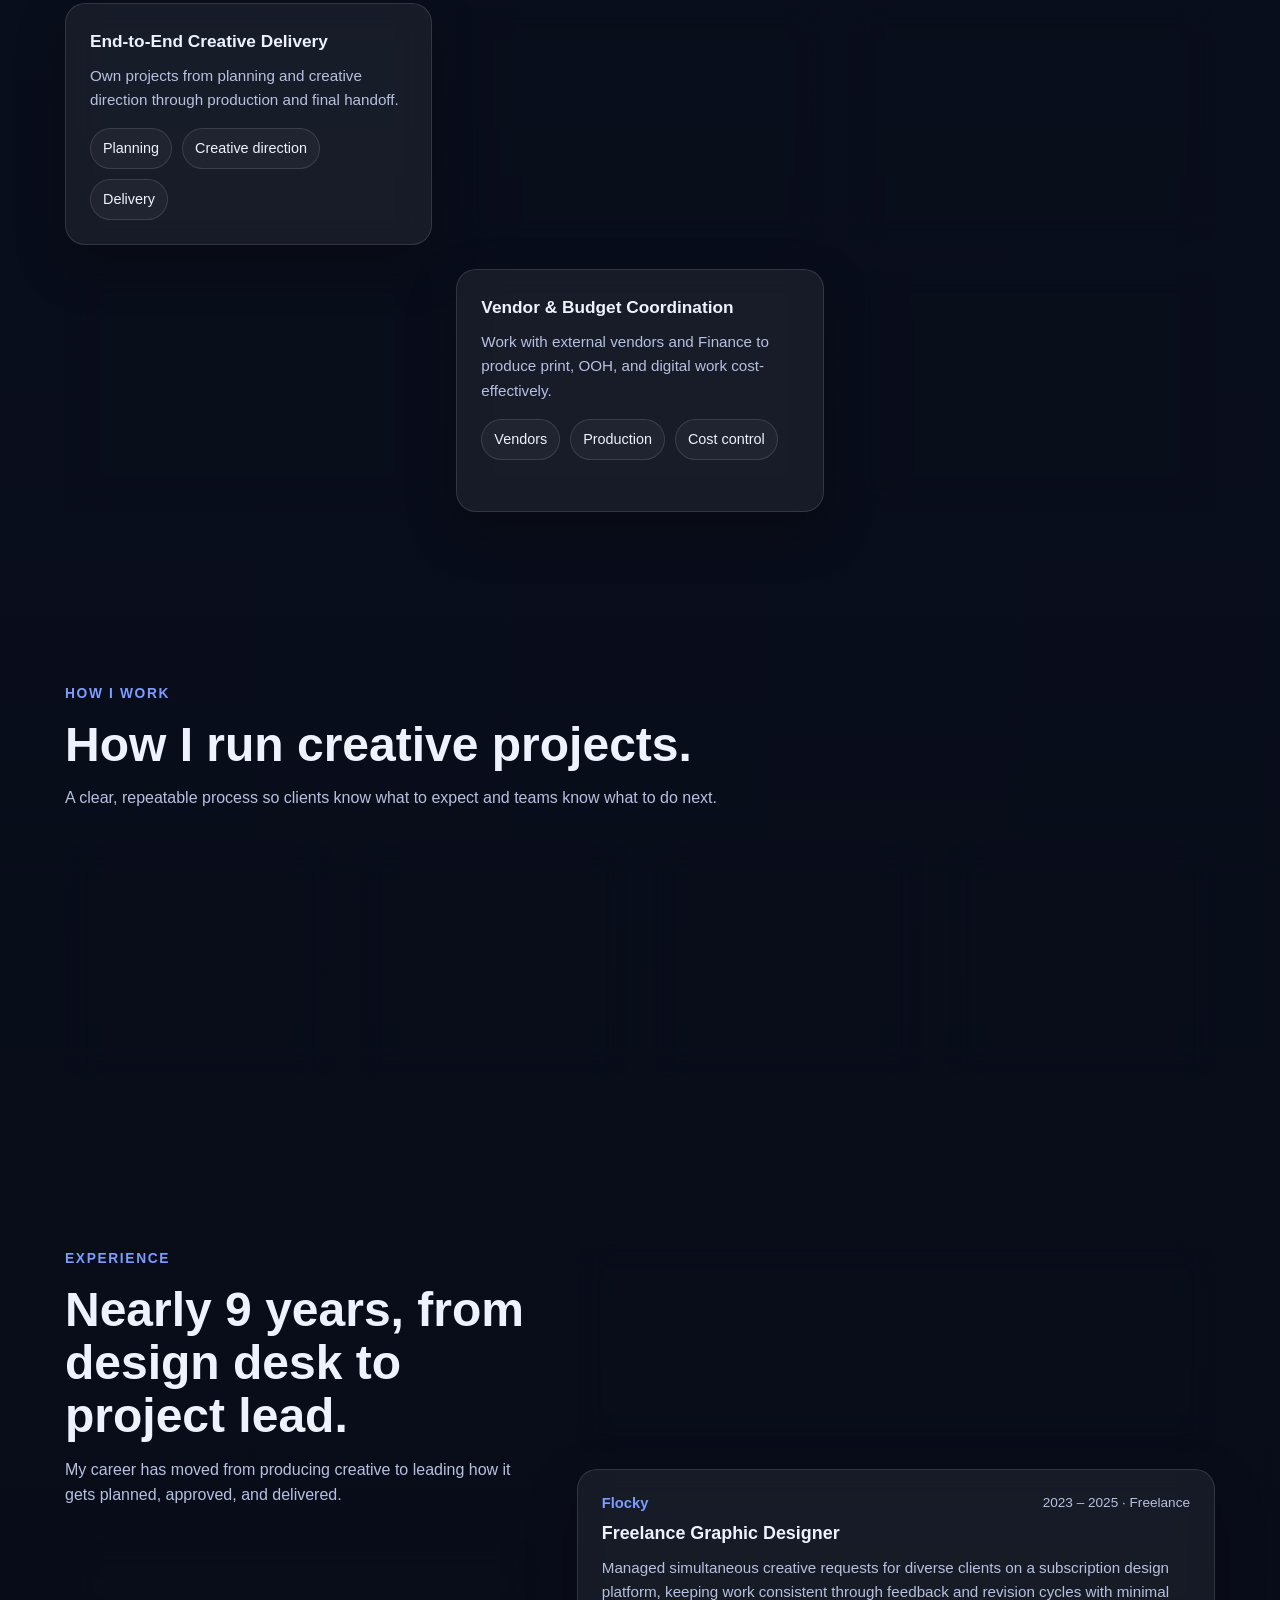
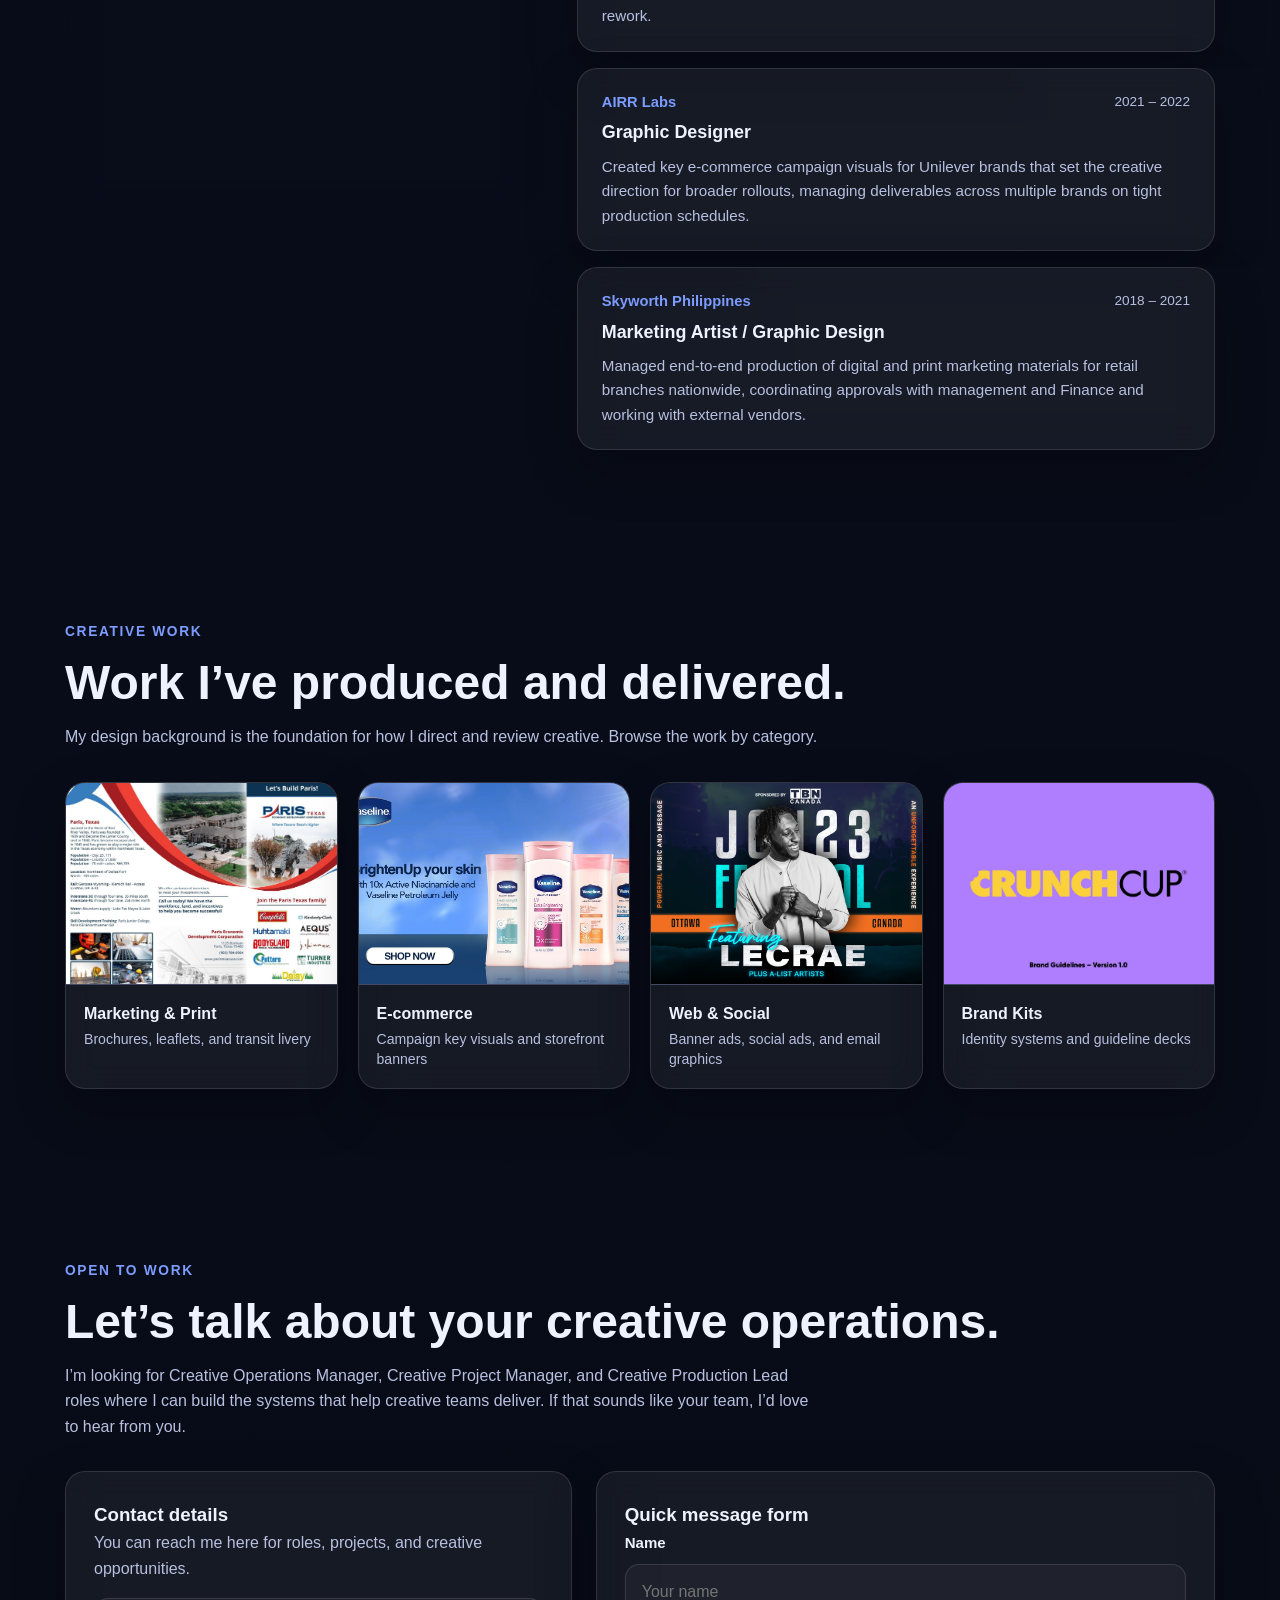
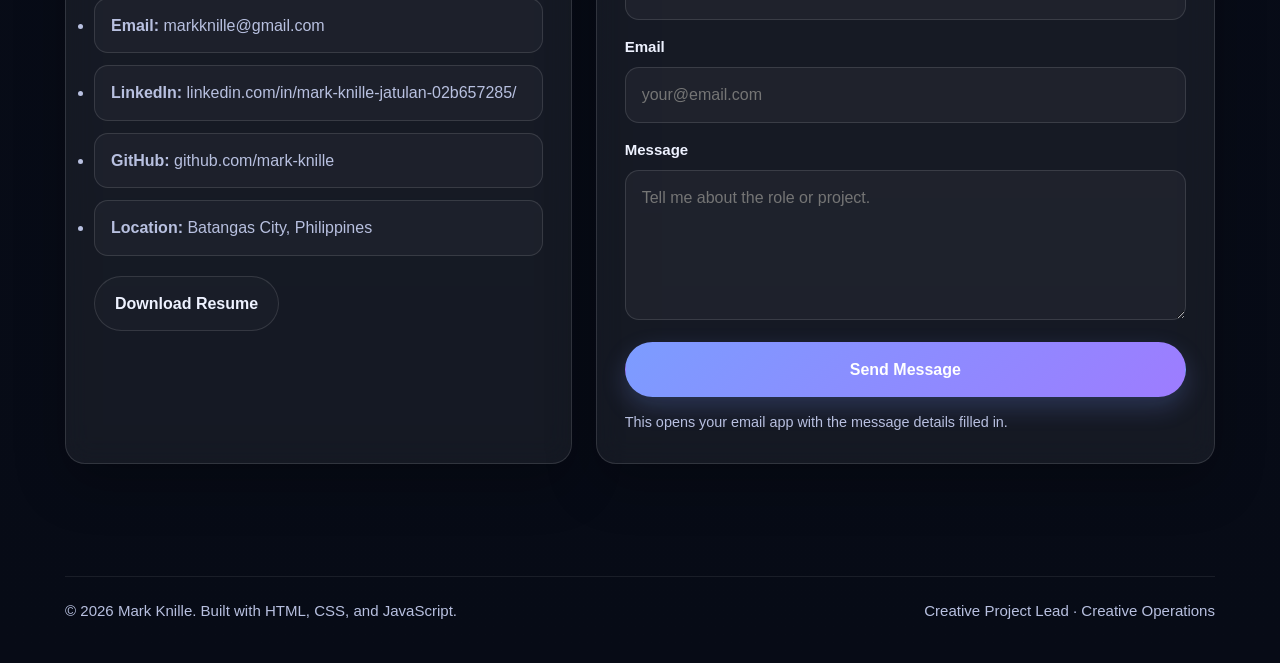
==== commit ccb46321: "Reposition portfolio for Creative Operations roles Lead with operations case studies (podcast episod" ====
--- a/index.html
+++ b/index.html
@@ -3,10 +3,10 @@
 <head>
   <meta charset="UTF-8" />
   <meta name="viewport" content="width=device-width, initial-scale=1.0" />
-  <title>Mark Knille | Graphic Designer Portfolio</title>
+  <title>Mark Knille | Creative Project Lead & Creative Operations</title>
   <meta
     name="description"
-    content="Graphic designer portfolio website showcasing branding, social media design, marketing collateral, presentation design, visual storytelling, creative support, and front-end aware design thinking."
+    content="Mark Knille, Creative Project Lead with nearly 9 years in creative production, brand marketing, and digital projects. Case studies in creative operations, workflow systems, and multi-brand campaign delivery."
   />
   <link rel="stylesheet" href="styles.css" />
 </head>
@@ -18,10 +18,10 @@
       <button class="menu-btn" id="menuBtn" aria-label="Toggle navigation">Menu</button>
 
       <nav class="nav" id="navMenu">
-        <a href="#about">About</a>
-        <a href="#skills">Skills</a>
-        <a href="#projects">Projects</a>
-        <a href="#process">Process</a>
+        <a href="#case-studies">Case Studies</a>
+        <a href="#approach">Approach</a>
+        <a href="#experience">Experience</a>
+        <a href="#work">Work</a>
         <a href="#contact">Contact</a>
       </nav>
     </div>
@@ -31,22 +31,22 @@
     <section class="hero" id="home">
       <div class="container hero-grid">
         <div>
-          <span class="eyebrow">Branding. Layout. Visual Storytelling. Front-End Aware.</span>
-          <h1>I create <span>clean, compelling</span> visual design backed by front-end thinking.</h1>
+          <span class="eyebrow">Creative Project Lead · Creative Operations</span>
+          <h1>I keep creative work moving, <span>on time and on brand.</span></h1>
           <p>
-            I’m a graphic designer with a strong eye for layout, branding, and visual communication, with a background in full-stack development and a stronger focus on front-end. That means I think not only about how design looks, but also how it translates into real user-facing experiences across digital and print touchpoints.
+            Creative Project Lead with nearly 9 years in creative production, brand marketing, and digital projects. I manage end-to-end delivery, from intake and planning to approvals and QA, and build the workflows that help teams deliver more without losing quality.
           </p>
 
           <div class="hero-actions">
-            <a href="#projects" class="btn btn-primary">View Design Work</a>
-            <a href="#contact" class="btn btn-secondary">Hire Me</a>
+            <a href="#case-studies" class="btn btn-primary">View Case Studies</a>
             <a href="resume.pdf" class="btn btn-secondary" target="_blank">Download Resume</a>
-          </div>
-
-          <div class="mini-proof">
-            <article class="card"><h3>8</h3><p>core design strengths I can contribute from day one</p></article>
-            <article class="card"><h3>4</h3><p>work categories spanning print, digital, e-commerce, and brand identity</p></article>
-            <article class="card"><h3>1 goal</h3><p>help brands look sharper, clearer, and more memorable</p></article>
+            <a href="#contact" class="btn btn-secondary">Contact Me</a>
+          </div>
+
+          <div class="stat-row">
+            <div class="stat"><strong>8+ yrs</strong><span>in creative production and delivery</span></div>
+            <div class="stat"><strong>20+</strong><span>brands and clients, from Unilever to podcasts</span></div>
+            <div class="stat"><strong>Nationwide</strong><span>multi-branch retail campaign rollouts</span></div>
           </div>
         </div>
 
@@ -58,16 +58,12 @@
 
             <div class="profile-list">
               <div class="profile-item">
-                <strong>Best fit roles</strong>
-                <span>Graphic Designer, Brand Designer, Marketing Designer, Front-End Aware Creative</span>
-              </div>
-              <div class="profile-item">
-                <strong>Strength</strong>
-                <span>I turn rough ideas into polished visuals that feel intentional, aligned, and easier to carry through into real digital execution.</span>
+                <strong>Target roles</strong>
+                <span>Creative Operations Manager, Creative Project Manager, Creative Production Lead</span>
               </div>
               <div class="profile-item">
                 <strong>Tools</strong>
-                <span>Adobe Photoshop, Illustrator, Canva, presentation design tools, branding systems, creative workflow tools, plus HTML, CSS, JavaScript, and WordPress familiarity</span>
+                <span>Notion, Trello, Adobe Photoshop & Illustrator, Canva, DaVinci Resolve, AI-assisted workflows</span>
               </div>
             </div>
           </div>
@@ -75,260 +71,224 @@
       </div>
     </section>
 
-    <section class="section" id="about">
-      <div class="container">
-        <span class="eyebrow">About me</span>
-        <h2 class="section-title">Design That Communicates Clearly, Looks Professional, and Translates Well to Digital.</h2>
+    <section class="section section-tight" id="case-studies">
+      <div class="container">
+        <span class="eyebrow">Case Studies</span>
+        <h2 class="section-title">Systems and campaigns I’ve led.</h2>
         <p class="section-copy">
-          I’m a graphic designer focused on creating visuals that are polished, strategic, and easy to understand. I work best where branding, layout, storytelling, and communication come together, and my development background helps me think more clearly about structure, usability, and front-end execution as well.
+          How I plan, coordinate, and deliver creative work across clients, brands, and channels.
         </p>
 
-        <div class="about-grid">
-          <article class="card about-card">
-            <h3>My value</h3>
-            <p>
-              I combine visual taste, layout discipline, and communication with a practical understanding of how design lives on the web. I can help with brand visuals, social graphics, marketing materials, presentation design, and design work that supports smoother front-end implementation.
-            </p>
-          </article>
-
-          <article class="card about-card">
-            <h3>What I want employers to know</h3>
+        <article class="card case-study">
+          <a class="case-visual collage" href="case-study-podcast.html" aria-label="Read the Podcast Episode Production System case study">
+            <img class="collage-wide" src="images/podcast/tfr-ep26-email-header.jpg" alt="Episode 26 email header" />
+            <img src="images/podcast/tfr-ep26-quote-post.jpg" alt="Episode 26 quote post" />
+            <img src="images/podcast/tfr-ep26-carousel-1.jpg" alt="Episode 26 carousel cover" />
+          </a>
+          <div class="case-body">
+            <span class="case-tag">Creative Operations · Podcast</span>
+            <h3>Podcast Episode Production System</h3>
+            <p class="case-client">The Footwear Retailer · Sponsored by NSRA</p>
+            <dl class="case-facts">
+              <div><dt>Challenge</dt><dd>Every episode needs the same full set of deliverables across YouTube, social, email, and the sponsor, without rebuilding it from scratch each time.</dd></div>
+              <div><dt>What I built</dt><dd>A repeatable episode package: brand-kit templates plus an AI-assisted workflow that turns each transcript into SEO copy, a client deck, a posting schedule, a sponsor kit, and on-brand social graphics.</dd></div>
+              <div><dt>Result</dt><dd>Each episode ships as one consistent, client-ready package, with a dedicated posting kit for the sponsor.</dd></div>
+            </dl>
+            <a href="case-study-podcast.html" class="btn btn-primary">Read Case Study</a>
+          </div>
+        </article>
+
+        <article class="card case-study reverse">
+          <a class="case-visual board-visual" href="case-study-project-systems.html" aria-label="Read the Client Project Workspaces case study">
+            <div class="board" aria-hidden="true">
+              <div class="board-col"><h4>Intake</h4><i></i><i></i></div>
+              <div class="board-col"><h4>In production</h4><i></i><i></i><i></i></div>
+              <div class="board-col"><h4>Client review</h4><i></i><i></i></div>
+              <div class="board-col"><h4>Delivered</h4><i></i><i></i><i></i></div>
+            </div>
+            <span class="board-label">My standard project workflow</span>
+          </a>
+          <div class="case-body">
+            <span class="case-tag">Project Management · Client Delivery</span>
+            <h3>Client Project Workspaces in Notion & Trello</h3>
+            <p class="case-client">Multiple concurrent client accounts</p>
+            <dl class="case-facts">
+              <div><dt>Challenge</dt><dd>Running several client projects at once means requests, feedback, and deadlines can easily scatter across email and chat.</dd></div>
+              <div><dt>What I built</dt><dd>Shared client workspaces that track every request from brief to delivery: timelines, owners, status, feedback rounds, and approvals in one place.</dd></div>
+              <div><dt>Result</dt><dd>Clients can see where their project stands at a glance, and revisions and sign-offs stay on record.</dd></div>
+            </dl>
+            <a href="case-study-project-systems.html" class="btn btn-primary">Read Case Study</a>
+          </div>
+        </article>
+
+        <div class="grid case-grid">
+          <article class="card case-card">
+            <a class="case-card-visual" href="marketing.html">
+              <img src="images/marketing/skyworth-g2-station.jpg" alt="Skyworth train wrap at a station platform" />
+            </a>
+            <div class="case-card-body">
+              <span class="case-tag">Campaign Operations · Retail</span>
+              <h3>Nationwide Multi-Branch Campaigns</h3>
+              <p class="case-client">Skyworth Philippines · 2018–2021</p>
+              <p>Managed end-to-end production of digital and print materials for retail branches nationwide. Worked with sales managers and senior leadership on localized campaigns, ran approvals with management and Finance, and coordinated external vendors for cost-effective production, including a full transit train wrap.</p>
+              <a href="marketing.html" class="text-link">See the campaign work &rarr;</a>
+            </div>
+          </article>
+
+          <article class="card case-card">
+            <a class="case-card-visual" href="ecommerce.html">
+              <img src="images/ecommerce/tresemme-blonde-brilliance-ad.jpg" alt="TRESemmé Blonde Brilliance campaign visual" />
+            </a>
+            <div class="case-card-body">
+              <span class="case-tag">Multi-Brand Delivery · E-commerce</span>
+              <h3>Unilever E-commerce Campaigns</h3>
+              <p class="case-client">AIRR Labs · 2021–2022</p>
+              <p>Created key campaign visuals for brand manager approval that set the creative direction for wider rollouts across Pond’s, Vaseline, TRESemmé, Surf, and Breeze, while managing deliverables across brands on tight schedules for major sale events.</p>
+              <a href="ecommerce.html" class="text-link">See the campaign work &rarr;</a>
+            </div>
+          </article>
+        </div>
+      </div>
+    </section>
+
+    <section class="section" id="capabilities">
+      <div class="container">
+        <span class="eyebrow">What I bring</span>
+        <h2 class="section-title">Creative operations, backed by a designer’s eye.</h2>
+        <p class="section-copy">
+          I started as a designer, so I know what good work takes. Now I focus on the people, process, and systems that get it delivered.
+        </p>
+
+        <div class="grid capability-grid">
+          <article class="card capability-card">
+            <h3>End-to-End Creative Delivery</h3>
+            <p>Own projects from planning and creative direction through production and final handoff.</p>
+            <div class="proof-tags"><span>Planning</span><span>Creative direction</span><span>Delivery</span></div>
+          </article>
+          <article class="card capability-card">
+            <h3>Workflow & Project Systems</h3>
+            <p>Set up boards, templates, and processes that keep multiple projects moving in parallel.</p>
+            <div class="proof-tags"><span>Notion</span><span>Trello</span><span>Templates</span></div>
+          </article>
+          <article class="card capability-card">
+            <h3>Client & Stakeholder Management</h3>
+            <p>Translate business goals into clear briefs and manage feedback, approvals, and expectations.</p>
+            <div class="proof-tags"><span>Briefing</span><span>Feedback loops</span><span>Approvals</span></div>
+          </article>
+          <article class="card capability-card">
+            <h3>Brand Management & QA</h3>
+            <p>Keep every deliverable on brand and on spec across multiple clients and brands at once.</p>
+            <div class="proof-tags"><span>Brand kits</span><span>Guidelines</span><span>Quality checks</span></div>
+          </article>
+          <article class="card capability-card">
+            <h3>Vendor & Budget Coordination</h3>
+            <p>Work with external vendors and Finance to produce print, OOH, and digital work cost-effectively.</p>
+            <div class="proof-tags"><span>Vendors</span><span>Production</span><span>Cost control</span></div>
+          </article>
+          <article class="card capability-card">
+            <h3>AI-Assisted Production</h3>
+            <p>Use AI tools and repeatable templates to cut turnaround time without lowering the bar.</p>
+            <div class="proof-tags"><span>Automation</span><span>Templates</span><span>Faster turnaround</span></div>
+          </article>
+        </div>
+      </div>
+    </section>
+
+    <section class="section" id="approach">
+      <div class="container">
+        <span class="eyebrow">How I work</span>
+        <h2 class="section-title">How I run creative projects.</h2>
+        <p class="section-copy">
+          A clear, repeatable process so clients know what to expect and teams know what to do next.
+        </p>
+
+        <div class="grid process-grid">
+          <article class="card process-card"><div class="process-number">1</div><h3>Intake & brief</h3><p>Turn every request into a clear brief with goals, specs, owners, and deadlines.</p></article>
+          <article class="card process-card"><div class="process-number">2</div><h3>Plan & schedule</h3><p>Break the work into tasks on a shared board, with timelines and priorities everyone can see.</p></article>
+          <article class="card process-card"><div class="process-number">3</div><h3>Produce & review</h3><p>Coordinate production across design, video, web, and vendors, with structured feedback rounds.</p></article>
+          <article class="card process-card"><div class="process-number">4</div><h3>QA, approve & deliver</h3><p>Check brand and spec compliance, secure sign-off, and hand off organized, ready-to-use files.</p></article>
+        </div>
+      </div>
+    </section>
+
+    <section class="section" id="experience">
+      <div class="container experience-grid">
+        <div>
+          <span class="eyebrow">Experience</span>
+          <h2 class="section-title">Nearly 9 years, from design desk to project lead.</h2>
+          <p class="section-copy">
+            My career has moved from producing creative to leading how it gets planned, approved, and delivered.
+          </p>
+
+          <div class="card education-card">
+            <h3>Education</h3>
             <ul>
-              <li>I can take direction and turn it into a finished asset.</li>
-              <li>I can break large tasks into clear steps and keep things moving.</li>
-              <li>I care about communication and clarity, not just making things look good.</li>
-              <li>I bring front-end awareness, so I understand how design decisions affect build and usability.</li>
-              <li>I communicate well with clients and teammates.</li>
-              <li>I am actively improving and serious about growing in design as a profession.</li>
+              <li><strong>BFA, Advertising</strong><span>Far Eastern University Manila · 2013–2017</span></li>
+              <li><strong>Full-Stack Development</strong><span>CIIT College of Arts and Technology · Certificate, 2025–2026</span></li>
+              <li><strong>Data Science</strong><span>CIIT College of Arts and Technology · Certificate, 2025</span></li>
             </ul>
-            <div class="hero-actions" style="margin-top:16px;">
-              <a href="mailto:markknille@gmail.com?subject=Portfolio%20Inquiry" class="btn btn-primary">Email Me Directly</a>
-            </div>
-          </article>
-        </div>
-      </div>
-    </section>
-
-    <section class="section" id="skills">
-      <div class="container">
-        <span class="eyebrow">Design skills + proof</span>
-        <h2 class="section-title">A Practical Skill Set for Modern Graphic Design Work.</h2>
+          </div>
+        </div>
+
+        <ol class="timeline">
+          <li class="card timeline-item">
+            <div class="timeline-meta"><strong>Createam Studio</strong><span>2022 – Present</span></div>
+            <h3>Creative Project Lead</h3>
+            <p>Lead end-to-end creative and digital marketing projects for multiple clients, from planning and creative direction to production and delivery. Manage client relationships, timelines, feedback, and approvals across branding, web design, video production, and digital campaigns.</p>
+          </li>
+          <li class="card timeline-item">
+            <div class="timeline-meta"><strong>Flocky</strong><span>2023 – 2025 · Freelance</span></div>
+            <h3>Freelance Graphic Designer</h3>
+            <p>Managed simultaneous creative requests for diverse clients on a subscription design platform, keeping work consistent through feedback and revision cycles with minimal rework.</p>
+          </li>
+          <li class="card timeline-item">
+            <div class="timeline-meta"><strong>AIRR Labs</strong><span>2021 – 2022</span></div>
+            <h3>Graphic Designer</h3>
+            <p>Created key e-commerce campaign visuals for Unilever brands that set the creative direction for broader rollouts, managing deliverables across multiple brands on tight production schedules.</p>
+          </li>
+          <li class="card timeline-item">
+            <div class="timeline-meta"><strong>Skyworth Philippines</strong><span>2018 – 2021</span></div>
+            <h3>Marketing Artist / Graphic Design</h3>
+            <p>Managed end-to-end production of digital and print marketing materials for retail branches nationwide, coordinating approvals with management and Finance and working with external vendors.</p>
+          </li>
+        </ol>
+      </div>
+    </section>
+
+    <section class="section" id="work">
+      <div class="container">
+        <span class="eyebrow">Creative Work</span>
+        <h2 class="section-title">Work I’ve produced and delivered.</h2>
         <p class="section-copy">
-         I bring a mix of branding, layout, content design, and creative support skills that help ideas move from concept to finished asset. I also bring front-end awareness from a full-stack development background, which helps me create design work that feels polished, practical, and easier to translate into digital experiences.
+          My design background is the foundation for how I direct and review creative. Browse the work by category.
         </p>
 
-        <div class="grid skills-grid">
-          <article class="card skill-card">
-            <h3>Brand Identity Design</h3>
-            <p>I create brand visuals that feel cohesive, recognizable, and aligned with a business’s tone, audience, and positioning.</p>
-            <div class="proof-tags"><span>Logo concepts</span><span>Brand direction</span><span>Visual consistency</span></div>
-          </article>
-
-          <article class="card skill-card">
-            <h3>Social Media Graphics</h3>
-            <p>I design scroll-stopping graphics for promotions, launches, announcements, and evergreen content across social platforms.</p>
-            <div class="proof-tags"><span>Instagram posts</span><span>Story graphics</span><span>Campaign visuals</span></div>
-          </article>
-
-          <article class="card skill-card">
-            <h3>Marketing Collateral</h3>
-            <p>I build polished sales and marketing materials that communicate clearly and support stronger brand presentation.</p>
-            <div class="proof-tags"><span>Flyers</span><span>Brochures</span><span>Promo materials</span></div>
-          </article>
-
-          <article class="card skill-card">
-            <h3>Presentation Design</h3>
-            <p>I turn rough information into clean, professional slide decks that are easier to follow and more visually engaging.</p>
-            <div class="proof-tags"><span>Pitch decks</span><span>Training slides</span><span>Visual hierarchy</span></div>
-          </article>
-
-          <article class="card skill-card">
-            <h3>Layout & Typography</h3>
-            <p>I pay close attention to spacing, alignment, hierarchy, and readability so every design feels organized and intentional.</p>
-            <div class="proof-tags"><span>Editorial layouts</span><span>Readable compositions</span><span>Type pairing</span></div>
-          </article>
-
-          <article class="card skill-card">
-            <h3>Design Systems & Front-End Awareness</h3>
-            <p>I improve visuals that feel cluttered, unclear, or off-brand by simplifying the design and sharpening the message.</p>
-            <div class="proof-tags"><span>Design cleanup</span><span>Visual fixes</span><span>Brand polish</span></div>
-          </article>
-
-          <article class="card skill-card">
-            <h3>Project Coordination</h3>
-            <p>I can manage revisions, organize deliverables, and keep creative work moving without losing clarity or consistency.</p>
-            <div class="proof-tags"><span>Revision tracking</span><span>Asset organization</span><span>Deadline awareness</span></div>
-          </article>
-
-          <article class="card skill-card">
-            <h3>Client Communication</h3>
-            <p>I present design ideas clearly, handle feedback professionally, and help clients feel supported through the creative process.</p>
-            <div class="proof-tags"><span>Creative updates</span><span>Clear explanations</span><span>Feedback handling</span></div>
-          </article>
-        </div>
-      </div>
-    </section>
-
-    <section class="section" id="projects">
-      <div class="container">
-        <span class="eyebrow">Selected Work</span>
-        <h2 class="section-title">Work that shows how I think, solve, and build.</h2>
-        <p class="section-copy">
-          A look at how I turn ideas into clear, polished work, organized by category.
-        </p>
-
-        <div class="grid projects-grid">
-          <article class="card project-card">
-            <div class="project-visual">
-              <img src="images/marketing/paris-texas-cover-after.jpg" alt="Preview of Marketing & Printed Materials work" />
-            </div>
-            <div class="project-body">
-              <h3>Marketing & Printed Materials</h3>
-              <p>
-                Tri-fold brochures, exhibition leaflets, transit livery, and a full brochure redesign produced for clients across economic development, health, retail, and consumer electronics.
-              </p>
-              <div class="project-meta">
-                <span>Brochures</span>
-                <span>Print Design</span>
-                <span>Brand Collateral</span>
-              </div>
-              <div class="project-links">
-                <a href="marketing.html" class="btn btn-secondary">View Category</a>
-              </div>
-            </div>
-          </article>
-
-          <article class="card project-card">
-            <div class="project-visual">
-              <img src="images/ecommerce/vaseline-healthy-bright-banner.jpg" alt="Preview of E-commerce Design work" />
-            </div>
-            <div class="project-body">
-              <h3>E-commerce Design</h3>
-              <p>
-                Product-focused visuals, storefront graphics, and promotional creative built to support online retail and conversion-focused campaigns.
-              </p>
-              <div class="project-meta">
-                <span>Product Graphics</span>
-                <span>Storefront Design</span>
-                <span>Promotions</span>
-              </div>
-              <div class="project-links">
-                <a href="ecommerce.html" class="btn btn-secondary">View Category</a>
-              </div>
-            </div>
-          </article>
-
-          <article class="card project-card">
-            <div class="project-visual">
-              <img src="images/web-designs/Front.jpg" alt="Preview of Web Designs work" onerror="this.style.display='none'; this.closest('.project-visual').classList.add('is-placeholder');" />
-              <div class="visual-placeholder-label">Web Designs</div>
-            </div>
-            <div class="project-body">
-              <h3>Web Designs</h3>
-              <p>
-                Banner ads, social graphics, and event creative produced for freelance clients across retail, education, automotive, media, and community organizations.
-              </p>
-              <div class="project-meta">
-                <span>Web Banners</span>
-                <span>Social Ads</span>
-                <span>Email Graphics</span>
-              </div>
-              <div class="project-links">
-                <a href="web-designs.html" class="btn btn-secondary">View Category</a>
-              </div>
-            </div>
-          </article>
-
-          <article class="card project-card">
-            <div class="project-visual">
-              <img src="images/brand-kits/crunchcup-cover.jpg" alt="Preview of Brand Kits work" />
-            </div>
-            <div class="project-body">
-              <h3>Brand Kits</h3>
-              <p>
-                Full brand identity systems built for real client use — logo systems, color palettes, typography, and applied branding, packaged into complete guideline decks.
-              </p>
-              <div class="project-meta">
-                <span>Logo Systems</span>
-                <span>Color & Type</span>
-                <span>Brand Guidelines</span>
-              </div>
-              <div class="project-links">
-                <a href="brand-kits.html" class="btn btn-secondary">View Category</a>
-              </div>
-            </div>
-          </article>
-        </div>
-
-        <div class="design-approach" id="featured-design-case-study">
-          <div class="design-approach-intro">
-            <span class="eyebrow">Design approach</span>
-            <h3>How I Approach Design Work</h3>
-            <p>
-              I start by understanding what the brand needs to communicate, who the audience is, and what kind of visual tone will support that goal best. From there, I build around clarity, hierarchy, consistency, and polish so the final work feels intentional and ready to use.
-            </p>
-          </div>
-
-          <div class="design-approach-points">
-            <div class="approach-point">
-              <strong>What I prioritize</strong>
-              <span>Brand alignment, visual hierarchy, readability, consistency, and audience relevance.</span>
-            </div>
-            <div class="approach-point">
-              <strong>What I create</strong>
-              <span>Concepts, layouts, campaign graphics, brand assets, decks, and supporting design systems.</span>
-            </div>
-            <div class="approach-point">
-              <strong>How I refine</strong>
-              <span>I review spacing, typography, balance, and presentation details until the design feels clean and cohesive.</span>
-            </div>
-            <div class="approach-point">
-              <strong>What the outcome should feel like</strong>
-              <span>Professional, clear, visually strong, and aligned with the message the brand needs to communicate.</span>
-            </div>
-          </div>
-        </div>
-      </div>
-    </section>
-
-    <section class="section" id="process">
-      <div class="container">
-        <span class="eyebrow">How I work</span>
-        <h2 class="section-title">Thoughtful Design Process. Practical Creative Execution.</h2>
-        <p class="section-copy">
-           I approach design with strategy, clarity, and follow-through so the final work is attractive, useful, and aligned with the brand.
-        </p>
-
-        <div class="grid process-grid">
-          <article class="card process-card"><div class="process-number">1</div><h3>Understand the message</h3><p>I clarify what the brand needs to communicate, who the audience is, and what the design needs to achieve.</p></article>
-          <article class="card process-card"><div class="process-number">2</div><h3>Build the visual direction</h3><p>I shape the layout, typography, color, and overall composition before refining the final design system.</p></article>
-          <article class="card process-card"><div class="process-number">3</div><h3>Create and refine</h3><p>I design the assets, review the details, and refine the work until it feels clear, polished, and aligned.</p></article>
-          <article class="card process-card"><div class="process-number">4</div><h3>Deliver professionally</h3><p>I organize the final files, present the work clearly, and make sure the assets are ready for real use.</p></article>
-        </div>
-      </div>
-    </section>
-
-    <section class="section">
-      <div class="container">
-        <div class="card cta-box">
-          <div>
-            <span class="eyebrow">Open to work</span>
-            <h2 class="section-title">I am ready to contribute as a designer who also understands digital execution.</h2>
-            <p>Looking for roles in graphic design, brand support, social media design, marketing design, presentation design, or creative roles where front-end awareness is an advantage.</p>
-          </div>
-          <div class="cta-actions">
-            <a href="resume.pdf" class="btn btn-primary" target="_blank">Download Resume</a>
-            <a href="#contact" class="btn btn-secondary">Contact Me</a>
-          </div>
+        <div class="grid work-grid">
+          <a class="card work-card" href="marketing.html">
+            <div class="project-visual"><img src="images/marketing/paris-texas-cover-after.jpg" alt="Preview of Marketing & Printed Materials work" /></div>
+            <div class="work-card-body"><h3>Marketing & Print</h3><p>Brochures, leaflets, and transit livery</p></div>
+          </a>
+          <a class="card work-card" href="ecommerce.html">
+            <div class="project-visual"><img src="images/ecommerce/vaseline-healthy-bright-banner.jpg" alt="Preview of E-commerce Design work" /></div>
+            <div class="work-card-body"><h3>E-commerce</h3><p>Campaign key visuals and storefront banners</p></div>
+          </a>
+          <a class="card work-card" href="web-designs.html">
+            <div class="project-visual"><img src="images/web-designs/Front.jpg" alt="Preview of Web Designs work" /></div>
+            <div class="work-card-body"><h3>Web & Social</h3><p>Banner ads, social ads, and email graphics</p></div>
+          </a>
+          <a class="card work-card" href="brand-kits.html">
+            <div class="project-visual"><img src="images/brand-kits/crunchcup-cover.jpg" alt="Preview of Brand Kits work" /></div>
+            <div class="work-card-body"><h3>Brand Kits</h3><p>Identity systems and guideline decks</p></div>
+          </a>
         </div>
       </div>
     </section>
 
     <section class="section" id="contact">
       <div class="container">
-        <span class="eyebrow">Contact</span>
-        <h2 class="section-title">Let’s connect.</h2>
-        <p class="section-copy">If you think I’d be a good fit for your team or project, I’d be glad to hear from you.</p>
+        <span class="eyebrow">Open to work</span>
+        <h2 class="section-title">Let’s talk about your creative operations.</h2>
+        <p class="section-copy">I’m looking for Creative Operations Manager, Creative Project Manager, and Creative Production Lead roles where I can build the systems that help creative teams deliver. If that sounds like your team, I’d love to hear from you.</p>
 
         <div class="contact-grid">
           <article class="card contact-card">
@@ -340,6 +300,9 @@
               <li><strong>GitHub:</strong> <a href="https://github.com/mark-knille" target="_blank" rel="noopener noreferrer">github.com/mark-knille</a></li>
               <li><strong>Location:</strong> Batangas City, Philippines</li>
             </ul>
+            <div class="hero-actions" style="margin:20px 0 0;">
+              <a href="resume.pdf" class="btn btn-secondary" target="_blank">Download Resume</a>
+            </div>
           </article>
 
           <article class="card contact-form">
@@ -369,7 +332,7 @@
   <footer class="site-footer">
     <div class="container footer-wrap">
       <p>© <span id="year"></span> Mark Knille. Built with HTML, CSS, and JavaScript.</p>
-      <p>Designed to showcase creative thinking, design execution, and professional potential.</p>
+      <p>Creative Project Lead · Creative Operations</p>
     </div>
   </footer>
 
--- a/styles.css
+++ b/styles.css
@@ -139,20 +139,11 @@
         background: rgba(124, 156, 255, 0.08);
     }
 
-    .project-card:hover .project-visual {
-        transform: scale(1.04);
-        filter: brightness(1.06);
-    }
     }
 
     /* Press effect for buttons */
     .btn:active {
     transform: translateY(0) scale(0.98);
-    }
-
-    /* Project visual smoother zoom */
-    .project-card {
-    overflow: hidden;
     }
 
     .project-visual {
@@ -170,19 +161,16 @@
       transition: transform 0.45s ease, filter 0.35s ease;
     }
 
-    .project-card:hover .project-visual img {
+    .work-card:hover .project-visual img,
+    .case-card:hover .case-card-visual img {
       transform: scale(1.05);
       filter: brightness(1.05);
     }
 
-    /* Slight enhancement for hero proof cards */
-    .mini-proof .card:hover h3 {
-    color: var(--accent);
-    }
-
-    /* Skill cards feel more interactive */
-    .skill-card:hover h3,
-    .about-card:hover h3,
+    /* Card titles pick up the accent on hover */
+    .capability-card:hover h3,
+    .timeline-item:hover h3,
+    .deliverable:hover h3,
     .process-card:hover h3,
     .contact-card:hover h3,
     .contact-form:hover h3 {
@@ -302,20 +290,20 @@
       padding: 10px 14px;
     }
 
-    .hero { padding: 72px 0 50px; }
+    .hero { padding: 64px 0 32px; }
 
     .hero-grid {
       display: grid;
-      grid-template-columns: 1.15fr 0.85fr;
-      gap: 32px;
+      grid-template-columns: 1.3fr 0.7fr;
+      gap: 40px;
       align-items: center;
     }
 
     .hero h1 {
-      font-size: clamp(2.6rem, 7vw, 5rem);
-      line-height: 0.98;
+      font-size: clamp(2.4rem, 6vw, 4.4rem);
+      line-height: 1;
       margin-bottom: 18px;
-      max-width: 11ch;
+      max-width: 13ch;
     }
 
     .hero h1 span { color: var(--accent); }
@@ -334,18 +322,8 @@
       margin-bottom: 28px;
     }
 
-    .mini-proof {
-      display: grid;
-      grid-template-columns: repeat(3, 1fr);
-      gap: 14px;
-    }
-
-    .mini-proof .card { padding: 18px; }
-    .mini-proof h3 { font-size: 1.5rem; margin-bottom: 4px; }
-    .mini-proof p { margin: 0; font-size: 0.92rem; }
-
     .hero-panel {
-        padding: 26px;
+        padding: 22px;
         position: relative;
         overflow: hidden;
         background:
@@ -413,22 +391,22 @@
       font-size: 0.95rem;
     }
 
-    .about-grid {
-      display: grid;
-      grid-template-columns: 1fr 1fr;
-      gap: 24px;
-    }
-
-    .about-card { padding: 28px; }
-    .about-card h3 { margin-bottom: 10px; font-size: 1.2rem; }
-    .about-card p, .about-card li { color: var(--muted); }
-    .about-card ul { display: grid; gap: 10px; padding-left: 18px; }
-    .about-card ul li { list-style: disc; }
-
-    .skills-grid { grid-template-columns: repeat(2, 1fr); }
-    .skill-card { padding: 24px; }
-    .skill-card h3 { margin-bottom: 8px; font-size: 1.15rem; }
-    .skill-card p { color: var(--muted); margin-bottom: 16px; }
+    /* Hero proof stats */
+    .stat-row {
+      display: grid;
+      grid-template-columns: repeat(3, 1fr);
+      gap: 14px;
+    }
+
+    .stat {
+      padding: 12px 16px;
+      border-left: 2px solid var(--accent);
+      background: rgba(255, 255, 255, 0.03);
+      border-radius: 0 14px 14px 0;
+    }
+
+    .stat strong { display: block; font-size: 1.4rem; line-height: 1.15; margin-bottom: 4px; }
+    .stat span { display: block; color: var(--muted); font-size: 0.86rem; line-height: 1.4; }
 
     .proof-tags {
       display: flex;
@@ -445,33 +423,393 @@
       color: var(--text);
     }
 
-    .projects-grid { grid-template-columns: repeat(2, 1fr); }
-    .project-card { overflow: hidden; }
-
-    .project-body { padding: 22px; }
-    .project-body h3 { margin-bottom: 8px; font-size: 1.15rem; }
-    .project-body p { color: var(--muted); margin-bottom: 16px; }
-
-    .project-meta {
-      display: flex;
+    .section-tight { padding-top: 48px; }
+
+    /* ---------- Case studies ---------- */
+
+    .case-study {
+      display: grid;
+      grid-template-columns: 1.05fr 0.95fr;
+      margin-bottom: 24px;
+    }
+
+    .case-visual {
+      display: block;
+      overflow: hidden;
+      border-right: 1px solid var(--line);
+      background: rgba(255, 255, 255, 0.03);
+    }
+
+    .case-study.reverse .case-visual {
+      order: 2;
+      border-right: none;
+      border-left: 1px solid var(--line);
+    }
+
+    .case-body {
+      padding: 32px;
+      display: flex;
+      flex-direction: column;
+      align-items: flex-start;
+    }
+
+    .case-tag {
+      font-size: 0.72rem;
+      font-weight: 700;
+      letter-spacing: 0.08em;
+      text-transform: uppercase;
+      color: var(--accent);
+      margin-bottom: 10px;
+    }
+
+    .case-body h3 { font-size: 1.5rem; line-height: 1.2; margin-bottom: 6px; }
+    .case-client { color: var(--muted); font-size: 0.92rem; margin-bottom: 18px; }
+    .case-facts { display: grid; gap: 14px; margin-bottom: 24px; }
+
+    .case-facts dt {
+      font-size: 0.76rem;
+      font-weight: 700;
+      letter-spacing: 0.06em;
+      text-transform: uppercase;
+      margin-bottom: 2px;
+    }
+
+    .case-facts dd { color: var(--muted); font-size: 0.95rem; }
+
+    /* Email header across the top, two posts filling the rest of the card height */
+    .collage {
+      display: grid;
+      grid-template-columns: 1fr 1fr;
+      grid-template-rows: auto 1fr;
+      gap: 2px;
+      background: var(--line);
+    }
+
+    .collage img {
+      width: 100%;
+      height: 100%;
+      object-fit: cover;
+      object-position: left center;
+      transition: filter 0.35s ease;
+    }
+
+    .collage .collage-wide { grid-column: 1 / -1; aspect-ratio: 3 / 1; height: auto; }
+    .case-study:hover .collage img { filter: brightness(1.06); }
+
+    /* Illustrative kanban board, not a screenshot */
+    .board-visual {
+      display: flex;
+      flex-direction: column;
+      justify-content: center;
+      gap: 16px;
+      padding: 32px 28px;
+      background:
+        radial-gradient(circle at 30% 20%, rgba(124, 156, 255, 0.16), transparent 60%),
+        rgba(255, 255, 255, 0.02);
+    }
+
+    .board {
+      display: grid;
+      grid-template-columns: repeat(4, 1fr);
+      gap: 12px;
+    }
+
+    .board-col {
+      display: grid;
+      align-content: start;
+      gap: 8px;
+      min-height: 230px;
+      padding: 12px 10px;
+      border: 1px solid var(--line);
+      border-radius: 14px;
+      background: rgba(255, 255, 255, 0.04);
+    }
+
+    .board-col h4 {
+      font-size: 0.68rem;
+      letter-spacing: 0.06em;
+      text-transform: uppercase;
+      color: var(--muted);
+      margin-bottom: 2px;
+    }
+
+    .board-col i {
+      position: relative;
+      display: block;
+      height: 48px;
+      border-radius: 10px;
+      background: rgba(255, 255, 255, 0.07);
+      border: 1px solid rgba(255, 255, 255, 0.06);
+    }
+
+    .board-col i::before {
+      content: "";
+      position: absolute;
+      left: 10px;
+      top: 10px;
+      width: 28px;
+      height: 5px;
+      border-radius: 3px;
+      background: var(--accent);
+    }
+
+    .board-col i::after {
+      content: "";
+      position: absolute;
+      left: 10px;
+      right: 14px;
+      top: 22px;
+      height: 6px;
+      border-radius: 3px;
+      background: rgba(255, 255, 255, 0.14);
+      box-shadow: 0 10px 0 rgba(255, 255, 255, 0.08);
+    }
+
+    .board-col:nth-child(3) i::before { background: var(--accent-2); }
+    .board-col:last-child i::before { background: #5fd3a0; }
+
+    .board-label {
+      text-align: center;
+      font-size: 0.78rem;
+      letter-spacing: 0.04em;
+      color: var(--muted);
+    }
+
+    .case-grid { grid-template-columns: repeat(2, 1fr); }
+
+    .case-card-visual {
+      display: block;
+      aspect-ratio: 16 / 9;
+      overflow: hidden;
+      border-bottom: 1px solid var(--line);
+    }
+
+    .case-card-visual img {
+      width: 100%;
+      height: 100%;
+      object-fit: cover;
+      transition: transform 0.45s ease, filter 0.35s ease;
+    }
+
+    .case-card-body { padding: 24px; }
+    .case-card-body h3 { font-size: 1.2rem; margin-bottom: 4px; }
+    .case-card-body p:not(.case-client) { color: var(--muted); font-size: 0.95rem; margin-bottom: 16px; }
+
+    .text-link { color: var(--accent); font-weight: 700; font-size: 0.92rem; }
+    .text-link:hover { text-decoration: underline; }
+
+    /* ---------- Capabilities, experience, work ---------- */
+
+    .capability-grid { grid-template-columns: repeat(3, 1fr); }
+    .capability-card { padding: 24px; }
+    .capability-card h3 { font-size: 1.08rem; margin-bottom: 8px; }
+    .capability-card p { color: var(--muted); font-size: 0.95rem; margin-bottom: 16px; }
+
+    .experience-grid {
+      display: grid;
+      grid-template-columns: 0.85fr 1.15fr;
+      gap: 40px;
+      align-items: start;
+    }
+
+    .education-card { padding: 24px; }
+    .education-card h3 { font-size: 1.05rem; margin-bottom: 12px; }
+    .education-card ul { list-style: none; display: grid; gap: 12px; }
+    .education-card li strong { display: block; font-size: 0.95rem; }
+    .education-card li span { color: var(--muted); font-size: 0.88rem; }
+
+    .timeline { list-style: none; display: grid; gap: 16px; }
+    .timeline-item { padding: 22px 24px; }
+    .timeline-item:first-child { border-color: rgba(124, 156, 255, 0.35); }
+
+    .timeline-meta {
+      display: flex;
+      justify-content: space-between;
       flex-wrap: wrap;
-      gap: 8px;
-      margin-bottom: 18px;
-    }
-
-    .project-meta span {
+      gap: 4px 12px;
+      margin-bottom: 4px;
+    }
+
+    .timeline-meta strong { color: var(--accent); font-size: 0.92rem; }
+    .timeline-meta span { color: var(--muted); font-size: 0.85rem; }
+    .timeline-item h3 { font-size: 1.12rem; margin-bottom: 8px; }
+    .timeline-item p { color: var(--muted); font-size: 0.95rem; }
+
+    .work-grid { grid-template-columns: repeat(4, 1fr); gap: 20px; }
+    .work-card { display: block; }
+    .work-card .project-visual { aspect-ratio: 4 / 3; }
+    .work-card-body { padding: 16px 18px 18px; }
+    .work-card-body h3 { font-size: 1rem; margin-bottom: 2px; }
+    .work-card-body p { color: var(--muted); font-size: 0.88rem; line-height: 1.45; }
+
+    /* ---------- Case study pages ---------- */
+
+    .overview-grid {
+      display: grid;
+      grid-template-columns: repeat(4, 1fr);
+      gap: 16px;
+      margin-bottom: 8px;
+    }
+
+    .overview-item { padding: 18px 20px; }
+
+    .overview-item strong {
+      display: block;
+      margin-bottom: 6px;
+      font-size: 0.76rem;
+      letter-spacing: 0.06em;
+      text-transform: uppercase;
+      color: var(--accent);
+    }
+
+    .overview-item span { display: block; font-size: 0.94rem; line-height: 1.5; }
+
+    .flow {
+      display: grid;
+      grid-template-columns: 1fr auto 1fr auto 1fr;
+      gap: 14px;
+      margin-bottom: 24px;
+    }
+
+    .flow-step { padding: 20px 22px; }
+
+    .flow-label {
+      display: block;
+      margin-bottom: 10px;
+      font-size: 0.74rem;
+      font-weight: 700;
+      letter-spacing: 0.08em;
+      text-transform: uppercase;
+      color: var(--accent);
+    }
+
+    .flow-step ul { list-style: none; display: grid; gap: 6px; }
+
+    .flow-step li {
+      position: relative;
+      padding-left: 16px;
+      color: var(--muted);
+      font-size: 0.95rem;
+    }
+
+    .flow-step li::before {
+      content: "";
+      position: absolute;
+      left: 0;
+      top: 0.6em;
+      width: 6px;
+      height: 6px;
+      border-radius: 50%;
+      background: var(--accent);
+    }
+
+    .flow-out { border-color: rgba(124, 156, 255, 0.4); background: rgba(124, 156, 255, 0.08); }
+    .flow-out li { color: var(--text); font-weight: 600; }
+    .flow-arrow { display: grid; place-items: center; color: var(--accent); font-size: 1.6rem; }
+
+    .deliverable-grid { grid-template-columns: repeat(3, 1fr); gap: 16px; }
+    .deliverable { padding: 20px 22px; }
+    .deliverable h3 { font-size: 1rem; margin-bottom: 6px; }
+    .deliverable p { color: var(--muted); font-size: 0.92rem; }
+
+    .stage-row {
+      list-style: none;
+      display: grid;
+      grid-template-columns: repeat(6, 1fr);
+      gap: 12px;
+    }
+
+    .stage { padding: 18px 16px; }
+
+    .stage span {
+      display: grid;
+      place-items: center;
+      width: 30px;
+      height: 30px;
+      margin-bottom: 10px;
+      border-radius: 50%;
+      background: rgba(124, 156, 255, 0.16);
+      color: var(--accent);
       font-size: 0.85rem;
-      padding: 7px 10px;
-      border-radius: 999px;
-      background: rgba(255,255,255,0.04);
-      border: 1px solid var(--line);
-      color: var(--muted);
-    }
-
-    .project-links {
+      font-weight: 800;
+    }
+
+    .stage strong { display: block; font-size: 0.98rem; margin-bottom: 4px; }
+    .stage p { color: var(--muted); font-size: 0.86rem; line-height: 1.45; }
+
+    .result-box {
+      padding: 28px 32px;
+      border-color: rgba(124, 156, 255, 0.35);
+      background: linear-gradient(135deg, rgba(124, 156, 255, 0.1), rgba(157, 124, 255, 0.06));
+    }
+
+    .result-box .eyebrow { margin-bottom: 8px; }
+    .result-box p { max-width: 820px; font-size: 1.05rem; }
+
+    /* ---------- Featured clip ---------- */
+
+    .reel-row {
       display: flex;
       flex-wrap: wrap;
-      gap: 12px;
+      gap: 20px;
+    }
+
+    .reel { margin: 0; }
+    .reel.vertical { flex: 0 1 300px; }
+    .reel.horizontal { flex: 0 1 640px; }
+    .reel.is-playing:hover { transform: none; }
+
+    .reel-media {
+      position: relative;
+      aspect-ratio: 9 / 16;
+      background: #000;
+    }
+
+    .reel.horizontal .reel-media { aspect-ratio: 16 / 9; }
+
+    .reel-media video {
+      width: 100%;
+      height: 100%;
+      object-fit: cover;
+      display: block;
+    }
+
+    .reel.is-playing .reel-media video { object-fit: contain; }
+
+    .reel-play {
+      position: absolute;
+      inset: 0;
+      display: grid;
+      place-items: center;
+      border: 0;
+      cursor: pointer;
+      background: linear-gradient(0deg, rgba(11, 16, 32, 0.55) 0%, rgba(11, 16, 32, 0) 45%);
+    }
+
+    .reel-play span {
+      width: 64px;
+      height: 64px;
+      border-radius: 50%;
+      display: grid;
+      place-items: center;
+      background: linear-gradient(135deg, var(--accent), var(--accent-2));
+      box-shadow: 0 10px 30px rgba(0, 0, 0, 0.4);
+      transition: transform 0.25s ease;
+    }
+
+    .reel-play svg { width: 28px; height: 28px; fill: #fff; margin-left: 3px; }
+    .reel-play:hover span,
+    .reel-play:focus-visible span { transform: scale(1.1); }
+    .reel.is-playing .reel-play { display: none; }
+
+    .reel figcaption { padding: 14px 16px; }
+    .reel figcaption strong { display: block; font-size: 0.95rem; }
+
+    .reel figcaption span {
+      font-size: 0.72rem;
+      color: var(--accent);
+      letter-spacing: 0.05em;
+      text-transform: uppercase;
     }
 
     /* ---------- Gallery sections (Marketing + Banners) ---------- */
@@ -774,23 +1112,6 @@
     .process-card h3 { margin-bottom: 8px; font-size: 1.05rem; }
     .process-card p { color: var(--muted); font-size: 0.95rem; }
 
-    .cta-box {
-      padding: 34px;
-      display: grid;
-      grid-template-columns: 1.2fr 0.8fr;
-      gap: 24px;
-      align-items: center;
-    }
-
-    .cta-box p { color: var(--muted); }
-
-    .cta-actions {
-      display: flex;
-      flex-wrap: wrap;
-      gap: 12px;
-      justify-content: flex-end;
-    }
-
     .contact-grid {
       display: grid;
       grid-template-columns: 0.9fr 1.1fr;
@@ -853,91 +1174,42 @@
     }
 
 
-    .design-approach {
-      margin-top: 48px;
-      padding-top: 32px;
-      border-top: 1px solid var(--line);
-      display: grid;
-      grid-template-columns: minmax(260px, 0.9fr) minmax(0, 1.1fr);
-      gap: 32px;
-      align-items: start;
-    }
-
-    .design-approach-intro h3 {
-      font-size: clamp(1.35rem, 2.2vw, 1.8rem);
-      line-height: 1.15;
-      margin-bottom: 12px;
-    }
-
-    .design-approach-intro p {
-      color: var(--muted);
-      max-width: 620px;
-    }
-
-    .design-approach-points {
-      display: grid;
-      gap: 16px;
-    }
-
-    .approach-point {
-      padding: 0 0 14px;
-      border-bottom: 1px solid rgba(255,255,255,0.08);
-    }
-
-    .approach-point:last-child {
-      border-bottom: none;
-      padding-bottom: 0;
-    }
-
-    .approach-point strong {
-      display: block;
-      margin-bottom: 6px;
-      font-size: 0.98rem;
-      color: var(--text);
-    }
-
-    .approach-point span {
-      color: var(--muted);
-      font-size: 0.96rem;
-    }
-
-
-    @media (max-width: 1024px) {
-      .design-approach {
-        gap: 22px;
-        padding-top: 28px;
-      }
-    }
-
     @media (max-width: 1024px) {
       .hero-grid,
-      .about-grid,
-      .cta-box,
       .contact-grid,
-      .design-approach {
+      .case-study,
+      .experience-grid,
+      .flow {
         grid-template-columns: 1fr;
       }
 
-      .projects-grid { grid-template-columns: repeat(2, 1fr); }
-      .process-grid { grid-template-columns: repeat(2, 1fr); }
-      .cta-actions { justify-content: flex-start; }
+      .case-visual,
+      .case-study.reverse .case-visual {
+        order: 0;
+        border-right: none;
+        border-left: none;
+        border-bottom: 1px solid var(--line);
+      }
+
+      .collage img:not(.collage-wide) { aspect-ratio: 1 / 1; height: auto; }
+      .flow-arrow { transform: rotate(90deg); }
+
+      /* Compact photo + facts row so the case studies stay close to the top */
+      .hero-panel .profile-box {
+        grid-template-columns: 180px 1fr;
+        align-items: center;
+      }
+
+      .profile-photo { padding: 0; }
+      .process-grid,
+      .capability-grid,
+      .work-grid,
+      .overview-grid,
+      .deliverable-grid { grid-template-columns: repeat(2, 1fr); }
+      .stage-row { grid-template-columns: repeat(3, 1fr); }
     }
 
     @media (max-width: 768px) {
-      .design-approach {
-        margin-top: 4px;
-        padding-top: 24px;
-        gap: 18px;
-      }
-
-      .approach-point strong {
-        font-size: 0.96rem;
-      }
-
-      .approach-point span {
-        font-size: 0.92rem;
-      }
-
       .nav {
         position: absolute;
         top: 74px;
@@ -954,40 +1226,42 @@
       .nav.open { display: flex; }
       .menu-btn { display: inline-flex; }
 
-      .mini-proof,
-      .skills-grid,
-      .projects-grid,
-      .process-grid {
+      .process-grid,
+      .capability-grid,
+      .case-grid,
+      .deliverable-grid {
         grid-template-columns: 1fr;
       }
 
       .section { padding: 68px 0; }
-      .hero { padding-top: 50px; }
+      .section-tight { padding-top: 32px; }
+      .hero { padding-top: 40px; }
+      .case-body { padding: 24px 22px; }
+      .board-visual { padding: 24px 18px; }
+      .stage-row { grid-template-columns: repeat(2, 1fr); }
+      .reel-play span { width: 52px; height: 52px; }
+    }
+
+    @media (max-width: 560px) {
+      .hero-panel .profile-box { grid-template-columns: 96px 1fr; gap: 14px; }
+      .hero-panel .profile-item:last-child { display: none; }
+      .profile-photo { border-radius: 16px; }
+
+      .stat-row { grid-template-columns: 1fr; gap: 10px; }
+      .stat { display: flex; align-items: baseline; gap: 12px; }
+      .stat strong { flex: 0 0 auto; font-size: 1.2rem; margin: 0; }
+
+      .board { grid-template-columns: repeat(2, 1fr); }
+      .board-col { min-height: 0; }
+      .overview-grid { grid-template-columns: 1fr; }
+      .work-card-body { padding: 12px 14px 14px; }
     }
 
 /* ---------- Category preview cards + subpages ---------- */
 
-.visual-placeholder-label {
-  display: none;
-  width: 100%;
-  height: 100%;
-  align-items: center;
-  justify-content: center;
-  color: var(--muted);
-  font-weight: 700;
-  letter-spacing: 0.04em;
-  text-transform: uppercase;
-  font-size: 0.9rem;
-  text-align: center;
-  padding: 0 20px;
-}
-
-.project-visual.is-placeholder .visual-placeholder-label {
+.back-link {
   display: flex;
-}
-
-.back-link {
-  display: inline-flex;
+  width: fit-content;
   align-items: center;
   gap: 8px;
   color: var(--muted);
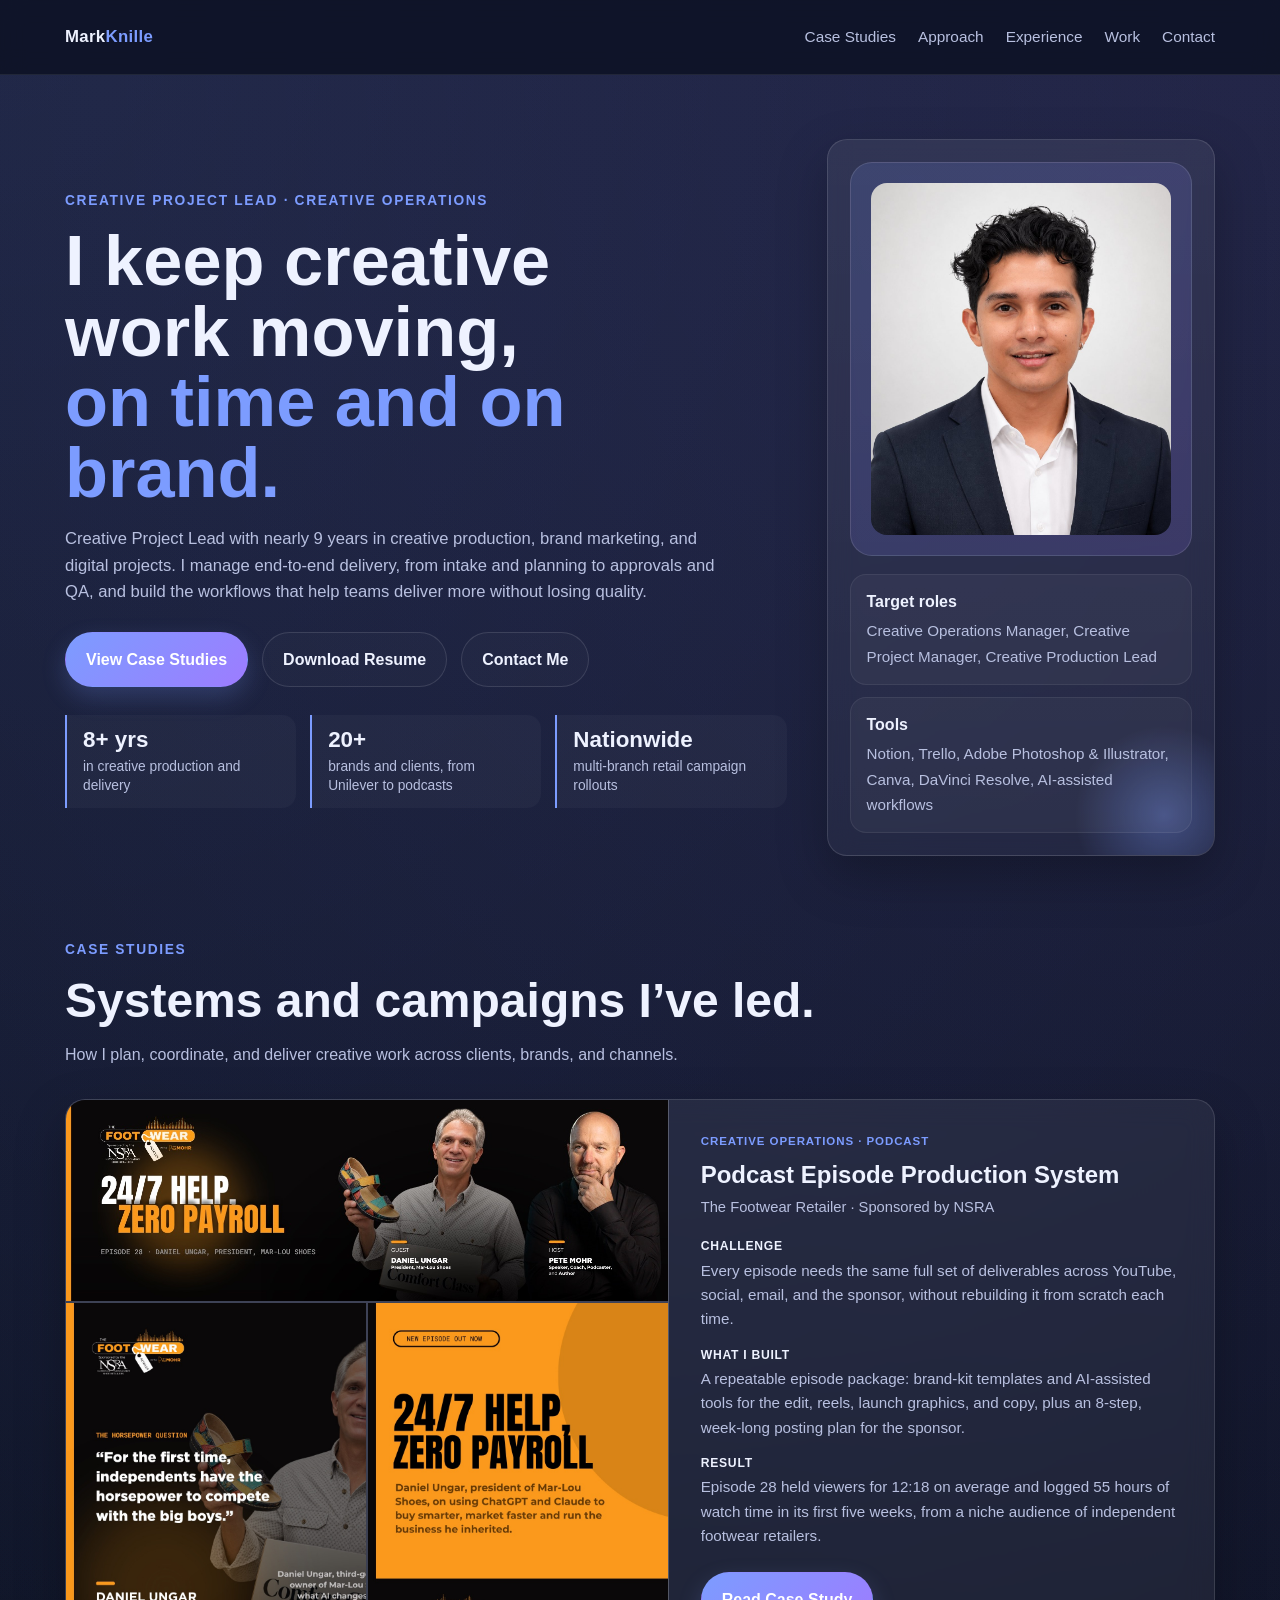
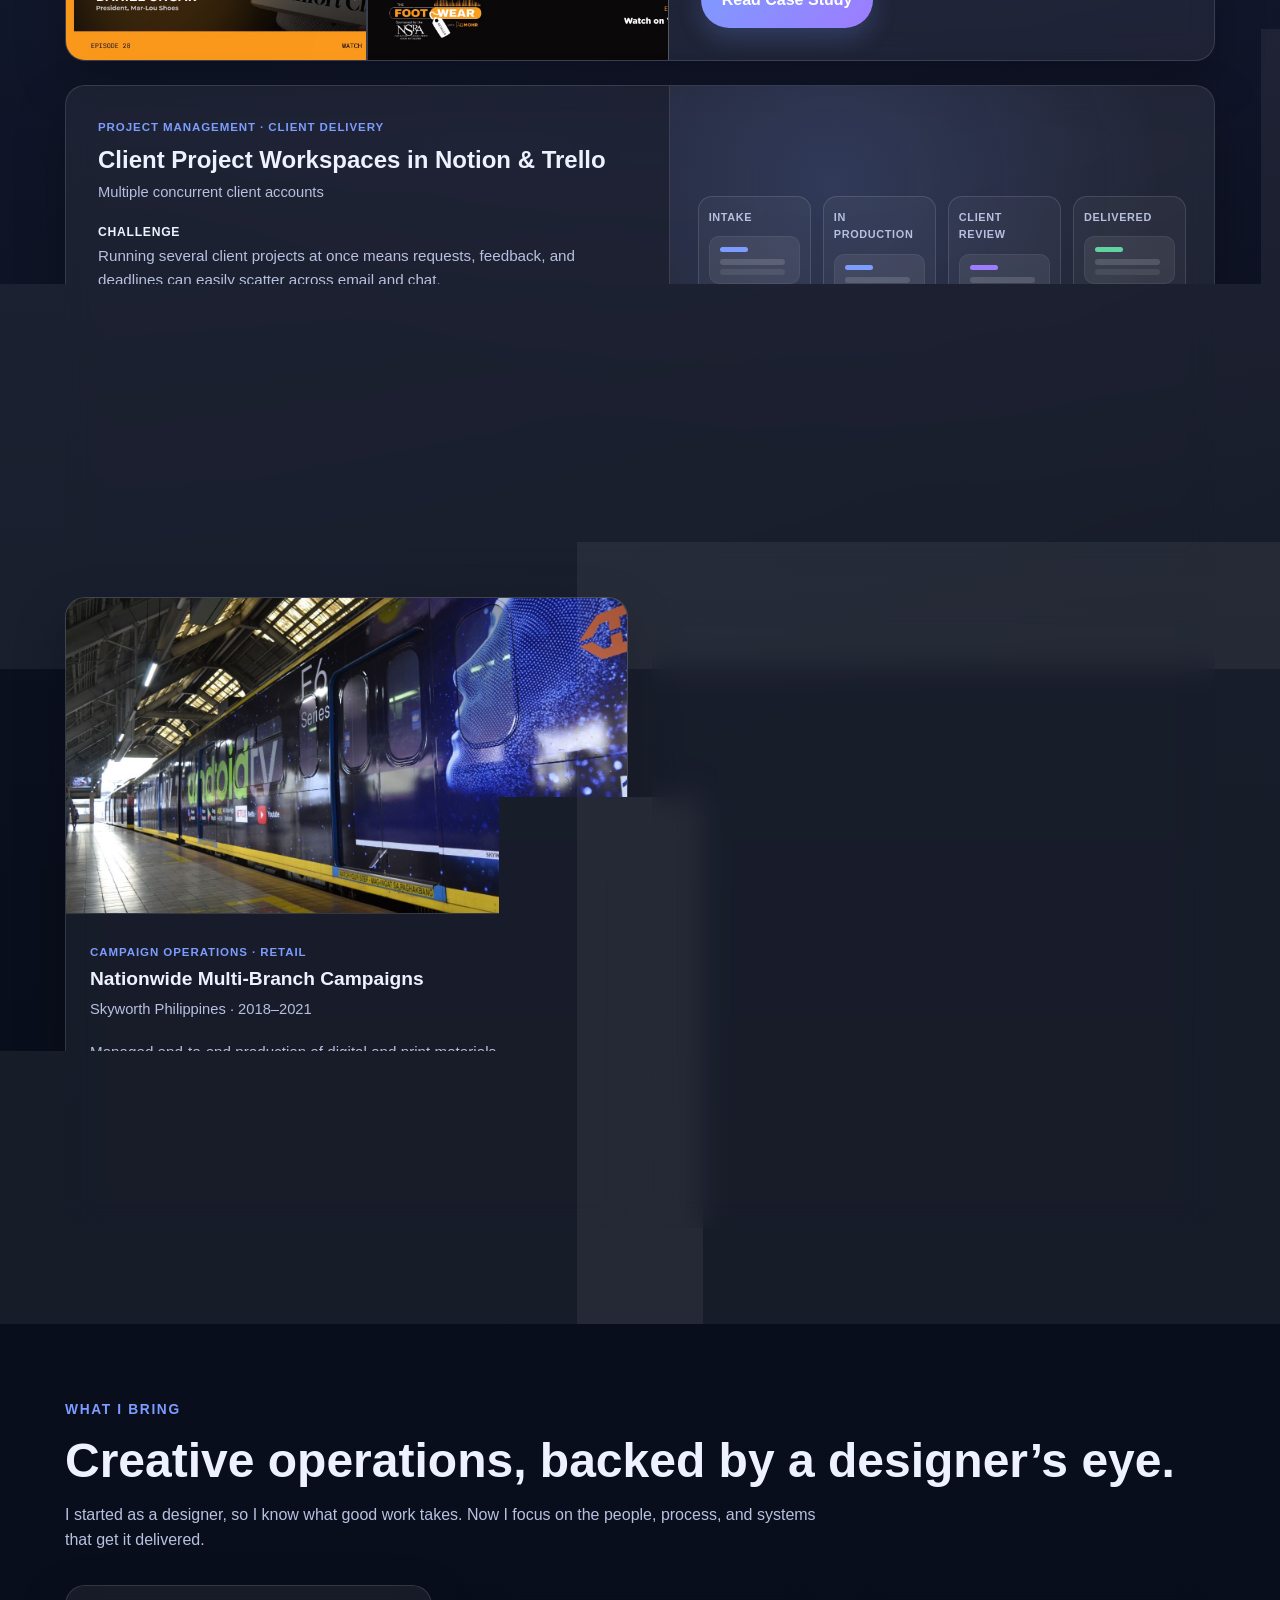
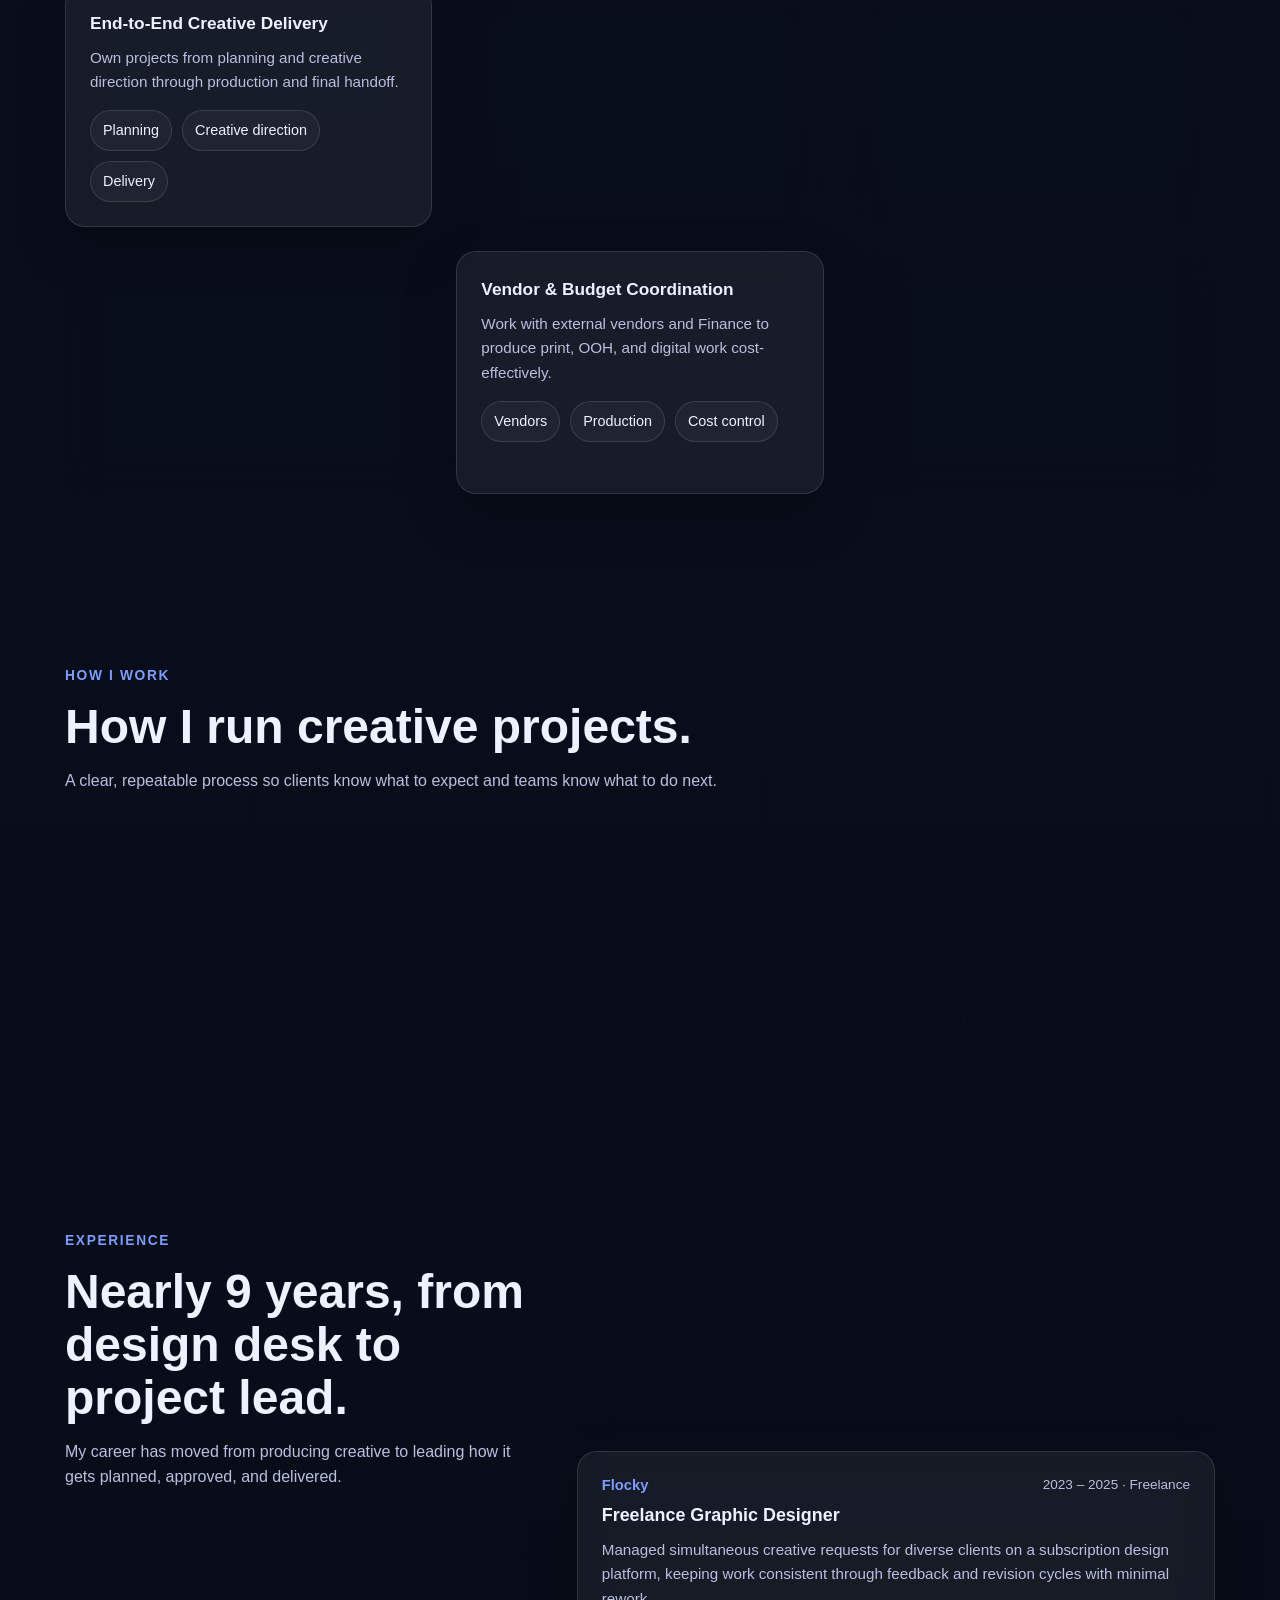
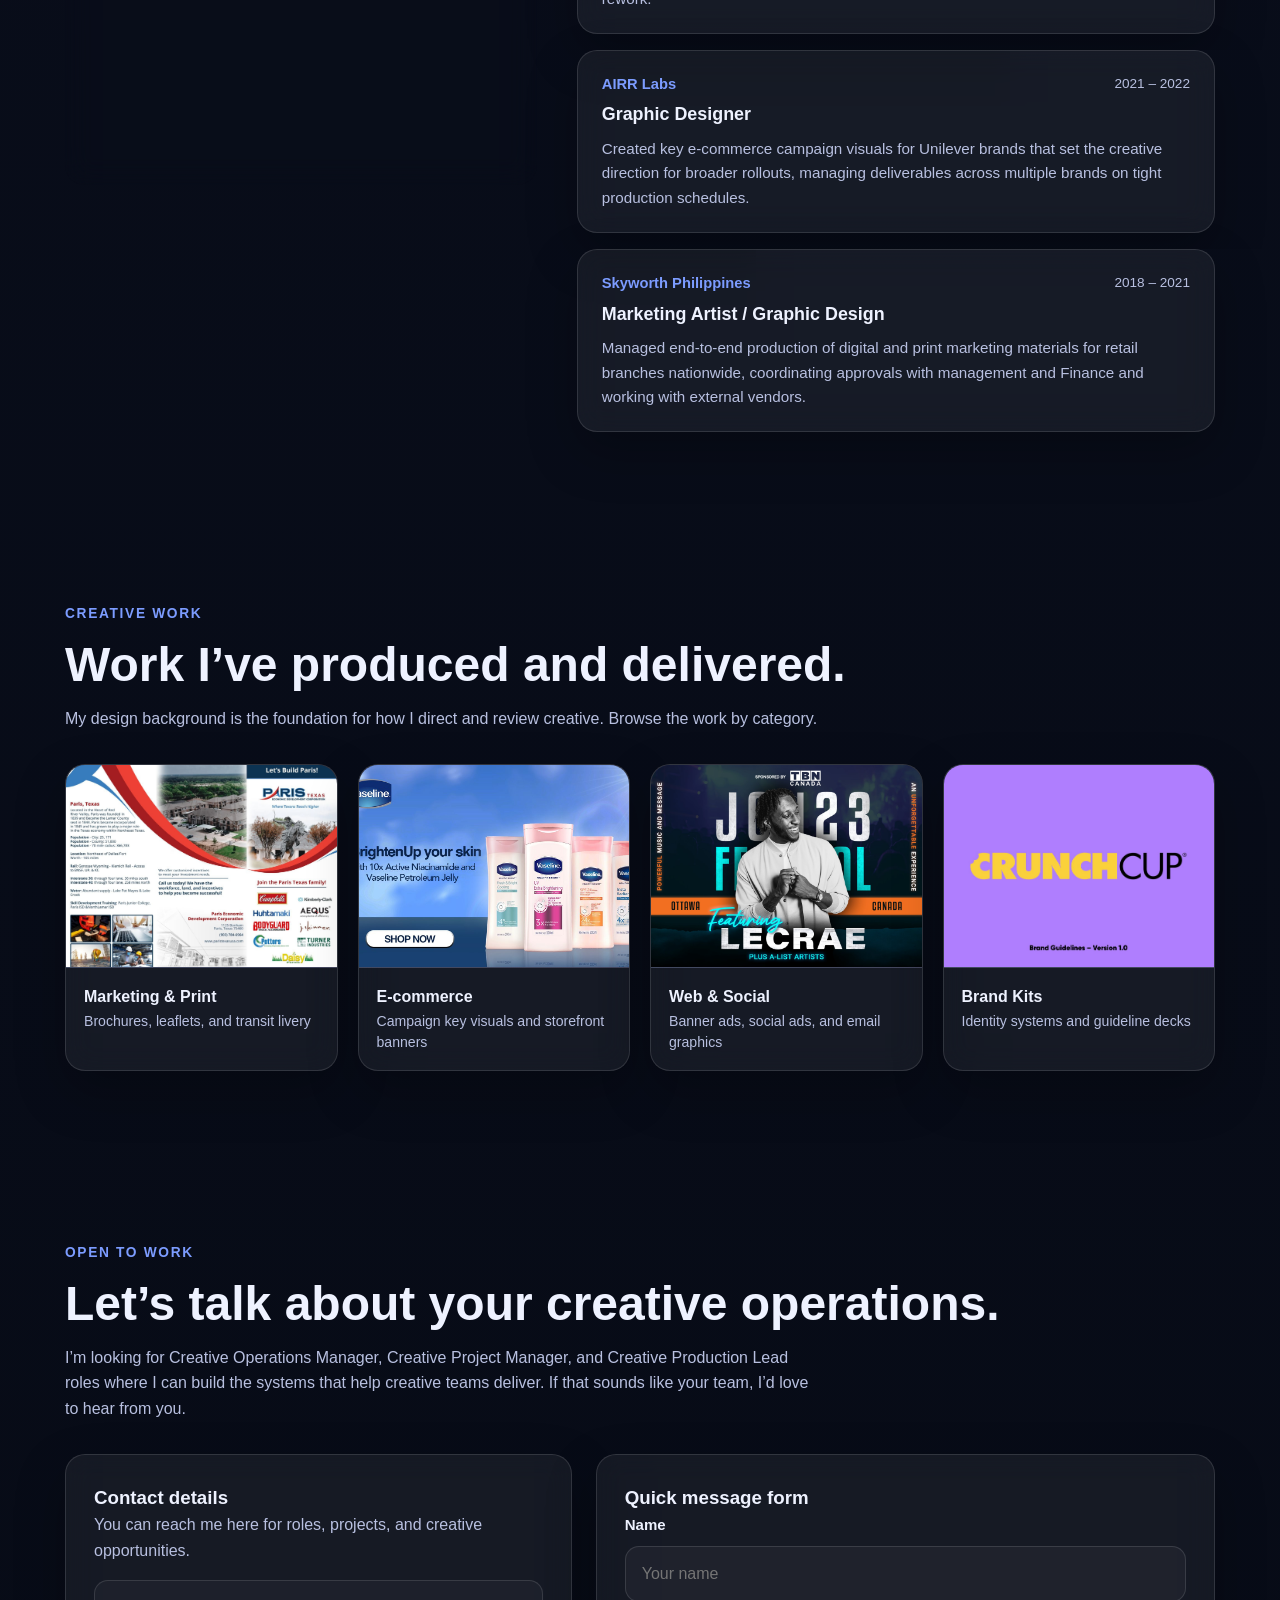
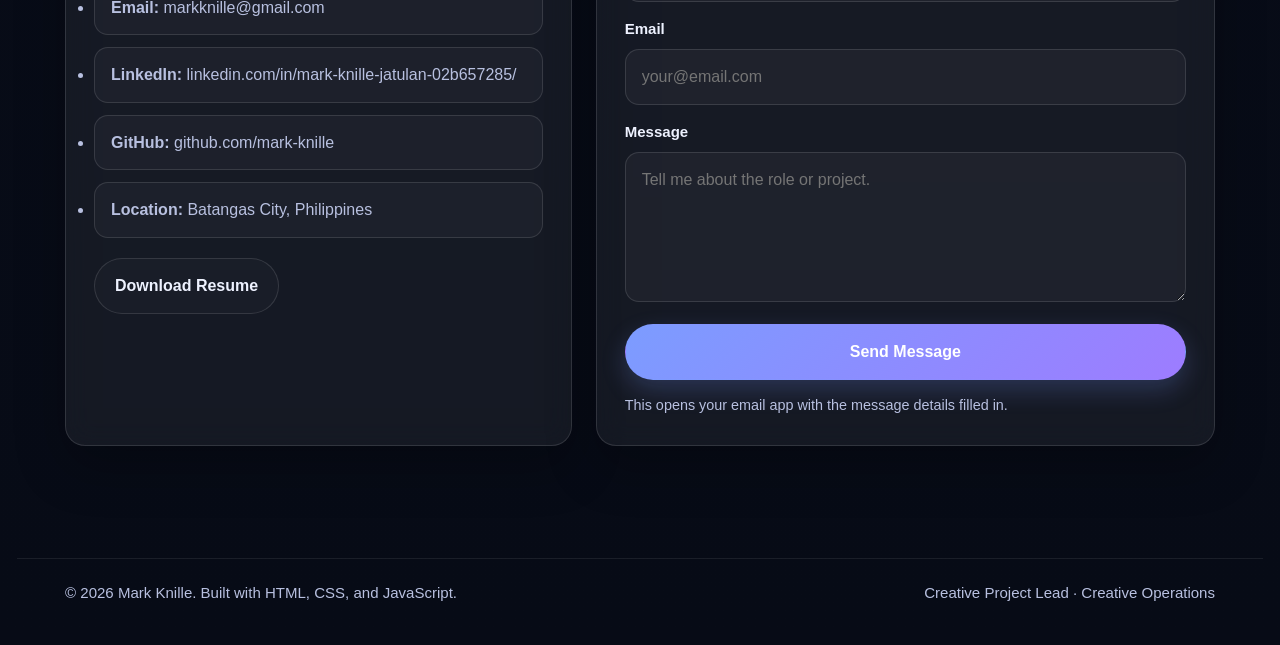
==== commit 45282136: "Feature Episode 28 in podcast case study; fix spacing and stale CSS - Rebuild the podcast case study" ====
--- a/index.html
+++ b/index.html
@@ -8,7 +8,7 @@
     name="description"
     content="Mark Knille, Creative Project Lead with nearly 9 years in creative production, brand marketing, and digital projects. Case studies in creative operations, workflow systems, and multi-brand campaign delivery."
   />
-  <link rel="stylesheet" href="styles.css" />
+  <link rel="stylesheet" href="styles.css?v=20261027" />
 </head>
 <body>
   <header class="site-header">
@@ -81,9 +81,9 @@
 
         <article class="card case-study">
           <a class="case-visual collage" href="case-study-podcast.html" aria-label="Read the Podcast Episode Production System case study">
-            <img class="collage-wide" src="images/podcast/tfr-ep26-email-header.jpg" alt="Episode 26 email header" />
-            <img src="images/podcast/tfr-ep26-quote-post.jpg" alt="Episode 26 quote post" />
-            <img src="images/podcast/tfr-ep26-carousel-1.jpg" alt="Episode 26 carousel cover" />
+            <img class="collage-wide" src="images/podcast/tfr-ep28-step2-email-header.jpg" alt="Episode 28 member email header" />
+            <img src="images/podcast/tfr-ep28-step3-linkedin-quote.jpg" alt="Episode 28 LinkedIn quote post" />
+            <img src="images/podcast/tfr-ep28-step1-teaser.jpg" alt="Episode 28 teaser post" />
           </a>
           <div class="case-body">
             <span class="case-tag">Creative Operations · Podcast</span>
@@ -91,8 +91,8 @@
             <p class="case-client">The Footwear Retailer · Sponsored by NSRA</p>
             <dl class="case-facts">
               <div><dt>Challenge</dt><dd>Every episode needs the same full set of deliverables across YouTube, social, email, and the sponsor, without rebuilding it from scratch each time.</dd></div>
-              <div><dt>What I built</dt><dd>A repeatable episode package: brand-kit templates plus an AI-assisted workflow that turns each transcript into SEO copy, a client deck, a posting schedule, a sponsor kit, and on-brand social graphics.</dd></div>
-              <div><dt>Result</dt><dd>Each episode ships as one consistent, client-ready package, with a dedicated posting kit for the sponsor.</dd></div>
+              <div><dt>What I built</dt><dd>A repeatable episode package: brand-kit templates and AI-assisted tools for the edit, reels, launch graphics, and copy, plus an 8-step, week-long posting plan for the sponsor.</dd></div>
+              <div><dt>Result</dt><dd>Episode 28 held viewers for 12:18 on average and logged 55 hours of watch time in its first five weeks, from a niche audience of independent footwear retailers.</dd></div>
             </dl>
             <a href="case-study-podcast.html" class="btn btn-primary">Read Case Study</a>
           </div>
@@ -336,6 +336,6 @@
     </div>
   </footer>
 
-  <script src="site.js"></script>
+  <script src="site.js?v=20261027"></script>
 </body>
 </html>
--- a/styles.css
+++ b/styles.css
@@ -10,6 +10,7 @@
       --shadow: 0 20px 50px rgba(0, 0, 0, 0.25);
       --radius: 20px;
       --max: 1150px;
+      --gutter: clamp(20px, 5vw, 48px);
     }
 
     * { box-sizing: border-box; margin: 0; padding: 0; }
@@ -30,7 +31,9 @@
     button, input, textarea { font: inherit; }
 
     .container {
-      width: min(92%, var(--max));
+      width: 100%;
+      max-width: calc(var(--max) + 2 * var(--gutter));
+      padding-inline: var(--gutter);
       margin: 0 auto;
     }
 
@@ -786,7 +789,7 @@
       background: linear-gradient(0deg, rgba(11, 16, 32, 0.55) 0%, rgba(11, 16, 32, 0) 45%);
     }
 
-    .reel-play span {
+    .play-badge {
       width: 64px;
       height: 64px;
       border-radius: 50%;
@@ -797,10 +800,97 @@
       transition: transform 0.25s ease;
     }
 
-    .reel-play svg { width: 28px; height: 28px; fill: #fff; margin-left: 3px; }
-    .reel-play:hover span,
-    .reel-play:focus-visible span { transform: scale(1.1); }
+    .play-badge svg { width: 28px; height: 28px; fill: #fff; margin-left: 3px; }
+    .reel-play:hover .play-badge,
+    .reel-play:focus-visible .play-badge,
+    .yt-play:hover .play-badge,
+    .yt-play:focus-visible .play-badge { transform: scale(1.1); }
     .reel.is-playing .reel-play { display: none; }
+
+    /* ---------- Featured episode ---------- */
+
+    .episode-grid {
+      display: grid;
+      grid-template-columns: 1.6fr 1fr;
+      gap: 24px;
+    }
+
+    .yt-embed {
+      aspect-ratio: 16 / 9;
+      background: #000;
+      align-self: center;
+    }
+
+    .yt-embed iframe,
+    .yt-play {
+      display: block;
+      width: 100%;
+      height: 100%;
+      border: 0;
+    }
+
+    .yt-play {
+      position: relative;
+      padding: 0;
+      cursor: pointer;
+      background: none;
+    }
+
+    .yt-play img { width: 100%; height: 100%; object-fit: cover; }
+
+    .yt-play .play-badge {
+      position: absolute;
+      left: 50%;
+      top: 50%;
+      width: 76px;
+      height: 76px;
+      margin: -38px 0 0 -38px;
+    }
+
+    .results-card { padding: 24px; display: flex; flex-direction: column; }
+    .result-stats { display: grid; gap: 12px; margin-bottom: 16px; }
+    .results-note { color: var(--muted); font-size: 0.8rem; line-height: 1.5; margin-bottom: 14px; }
+
+    /* ---------- Sponsor rollout ---------- */
+
+    .rollout {
+      list-style: none;
+      display: grid;
+      grid-template-columns: repeat(4, 1fr);
+      gap: 16px;
+    }
+
+    .rollout-visual {
+      display: block;
+      width: 100%;
+      aspect-ratio: 1 / 1;
+      padding: 12px;
+      border: 0;
+      border-bottom: 1px solid var(--line);
+      background: #0a0909;
+      cursor: zoom-in;
+    }
+
+    .rollout-visual img {
+      width: 100%;
+      height: 100%;
+      object-fit: contain;
+      transition: transform 0.4s ease;
+    }
+
+    .rollout-step:hover .rollout-visual img { transform: scale(1.04); }
+
+    .rollout-body { padding: 14px 16px 16px; }
+    .rollout-body strong { display: block; font-size: 0.98rem; margin: 2px 0; }
+    .rollout-body span { display: block; color: var(--muted); font-size: 0.85rem; }
+
+    .rollout-body .rollout-num {
+      color: var(--accent);
+      font-size: 0.72rem;
+      font-weight: 700;
+      letter-spacing: 0.06em;
+      text-transform: uppercase;
+    }
 
     .reel figcaption { padding: 14px 16px; }
     .reel figcaption strong { display: block; font-size: 0.95rem; }
@@ -1179,9 +1269,12 @@
       .contact-grid,
       .case-study,
       .experience-grid,
-      .flow {
+      .flow,
+      .episode-grid {
         grid-template-columns: 1fr;
       }
+
+      .rollout { grid-template-columns: repeat(3, 1fr); }
 
       .case-visual,
       .case-study.reverse .case-visual {
@@ -1220,7 +1313,7 @@
         display: none;
         flex-direction: column;
         align-items: flex-start;
-        padding: 18px 4%;
+        padding: 18px var(--gutter);
       }
 
       .nav.open { display: flex; }
@@ -1238,8 +1331,9 @@
       .hero { padding-top: 40px; }
       .case-body { padding: 24px 22px; }
       .board-visual { padding: 24px 18px; }
-      .stage-row { grid-template-columns: repeat(2, 1fr); }
-      .reel-play span { width: 52px; height: 52px; }
+      .stage-row,
+      .rollout { grid-template-columns: repeat(2, 1fr); }
+      .reel-play .play-badge { width: 52px; height: 52px; }
     }
 
     @media (max-width: 560px) {
@@ -1254,7 +1348,7 @@
       .board { grid-template-columns: repeat(2, 1fr); }
       .board-col { min-height: 0; }
       .overview-grid { grid-template-columns: 1fr; }
-      .work-card-body { padding: 12px 14px 14px; }
+      .work-card-body { padding: 14px 16px 16px; }
     }
 
 /* ---------- Category preview cards + subpages ---------- */
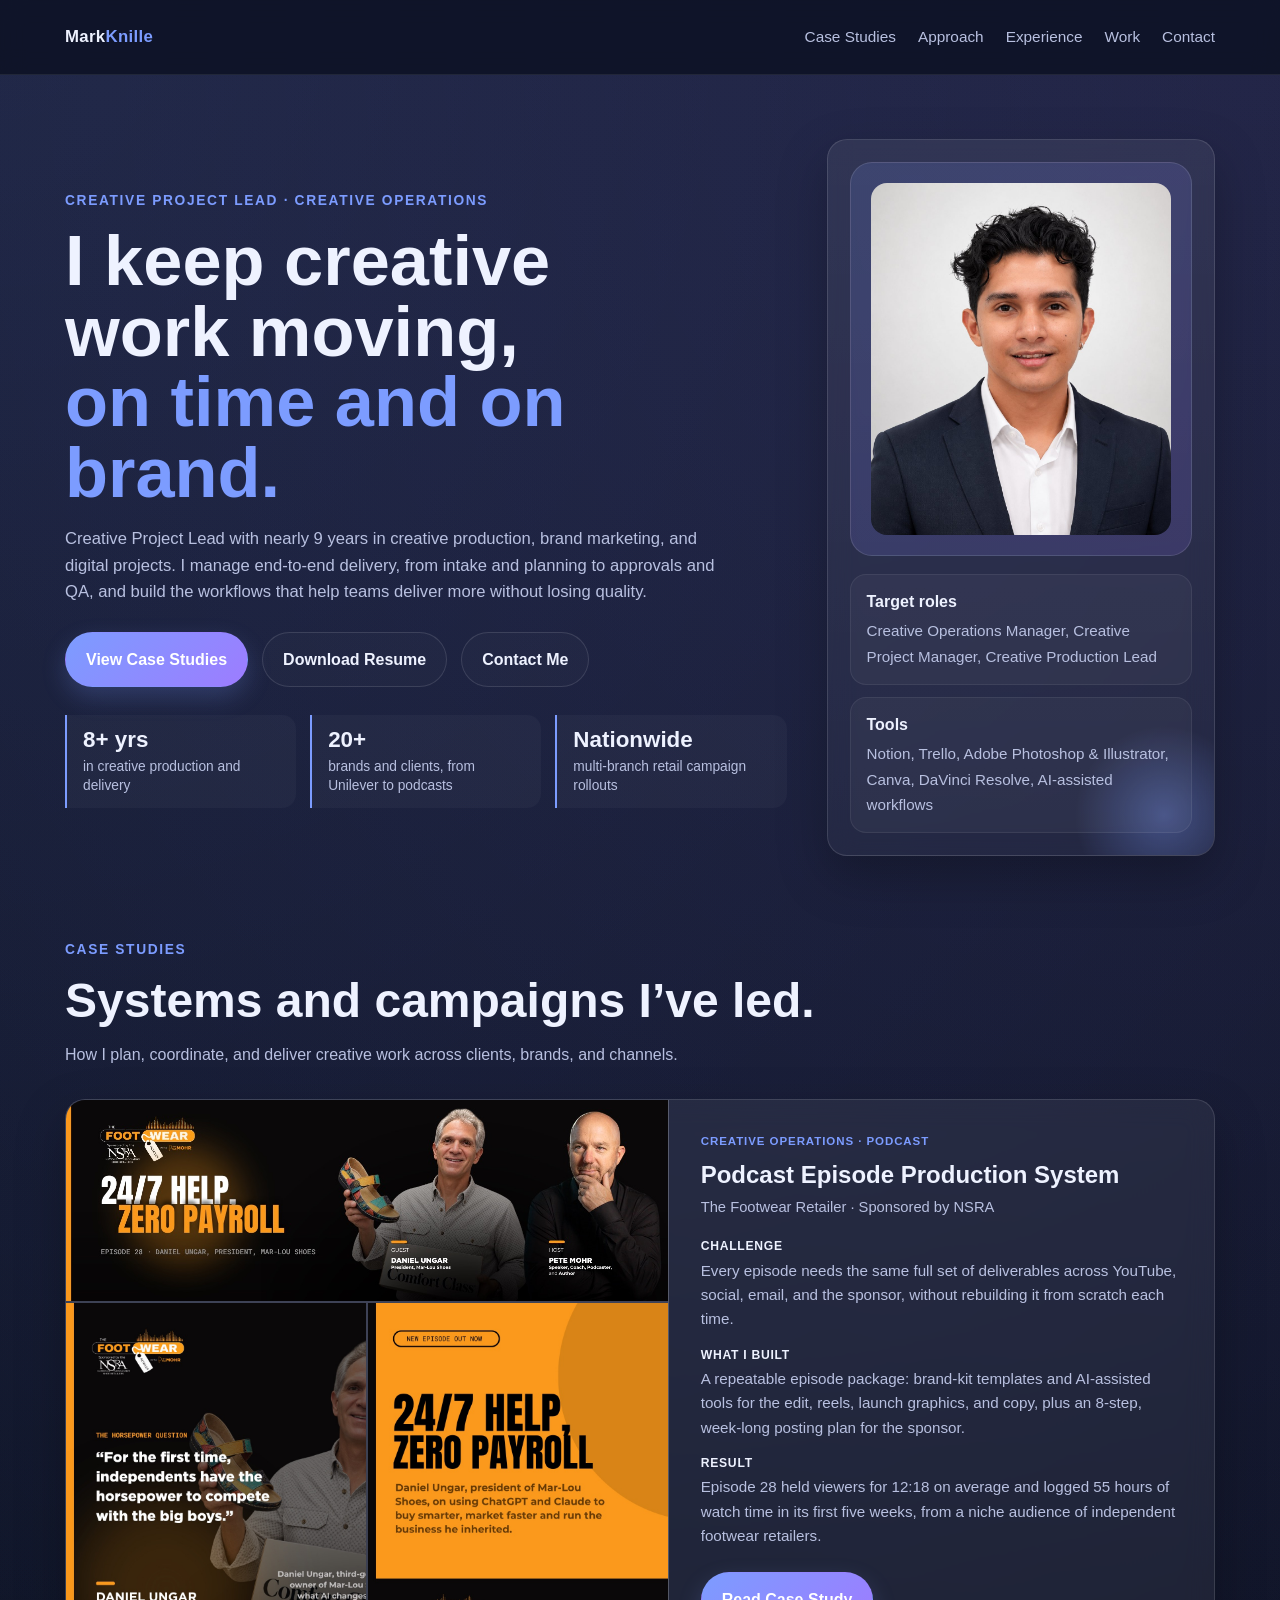
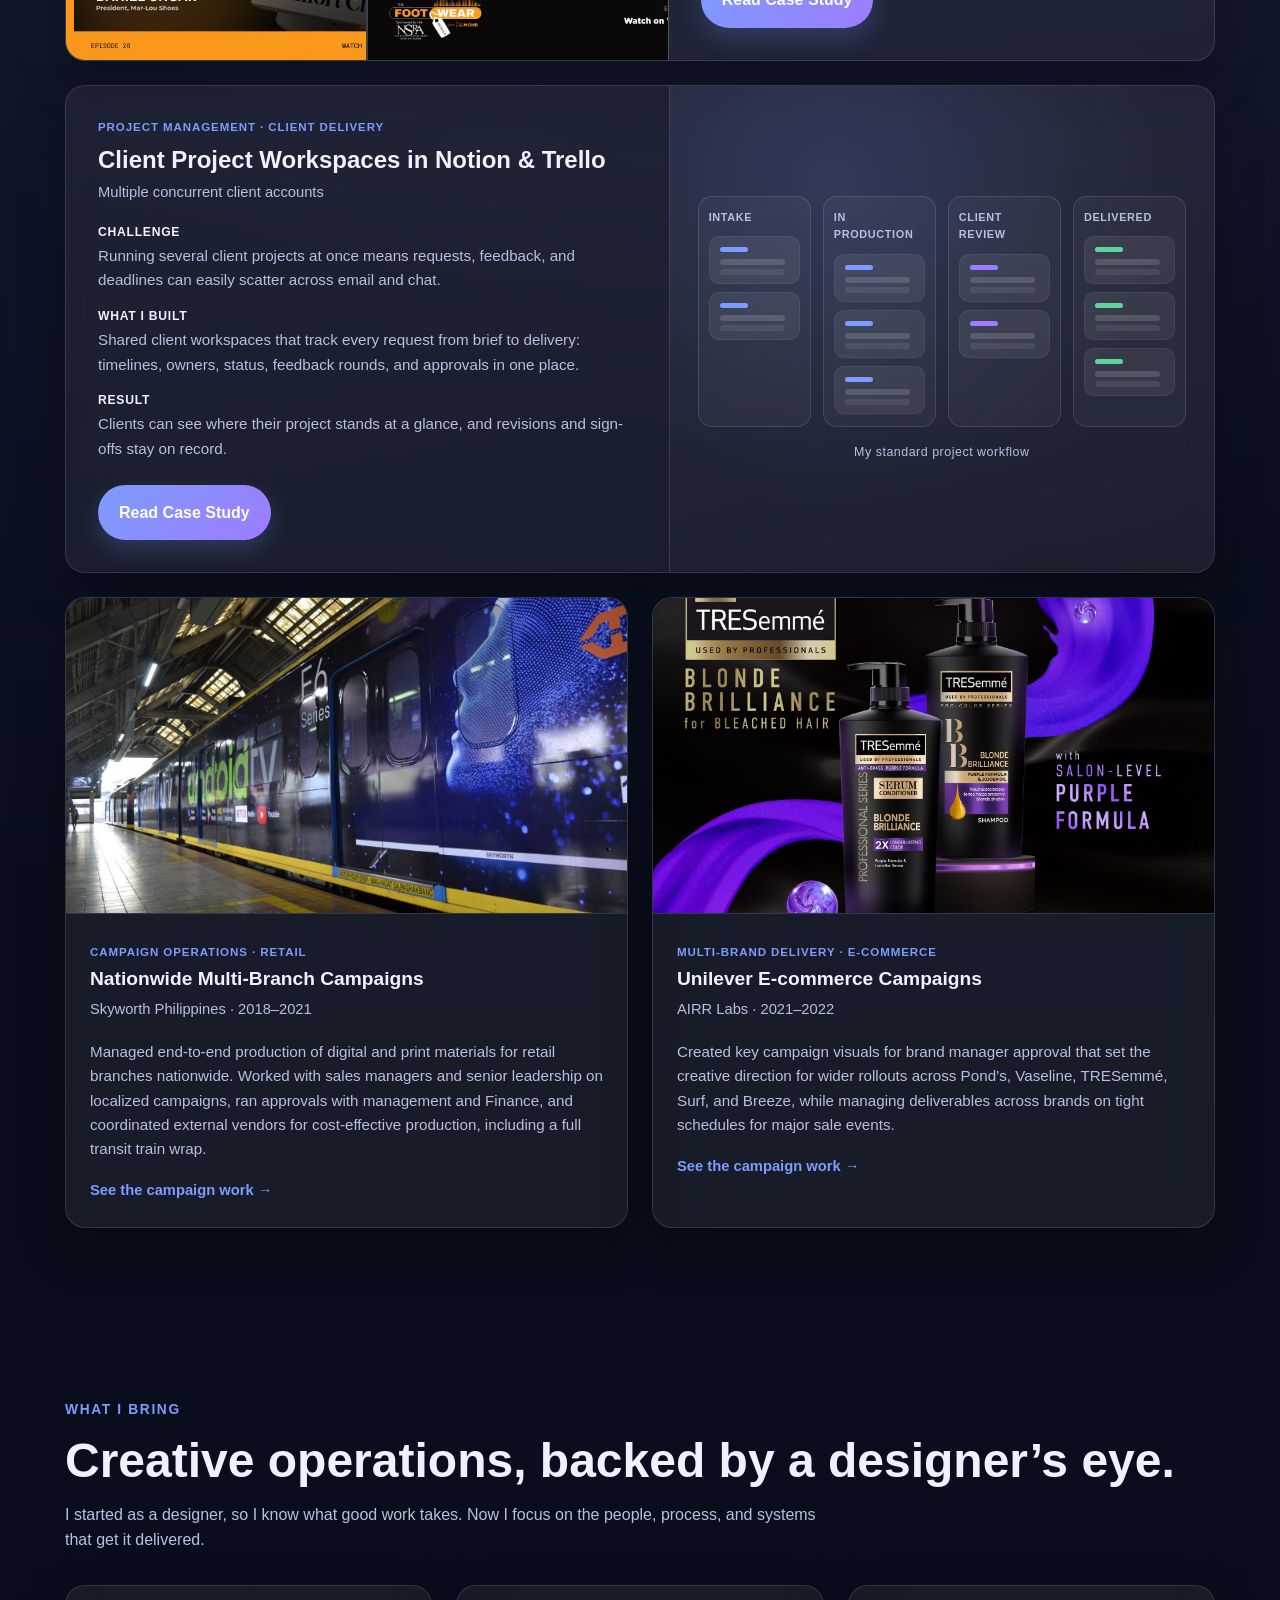
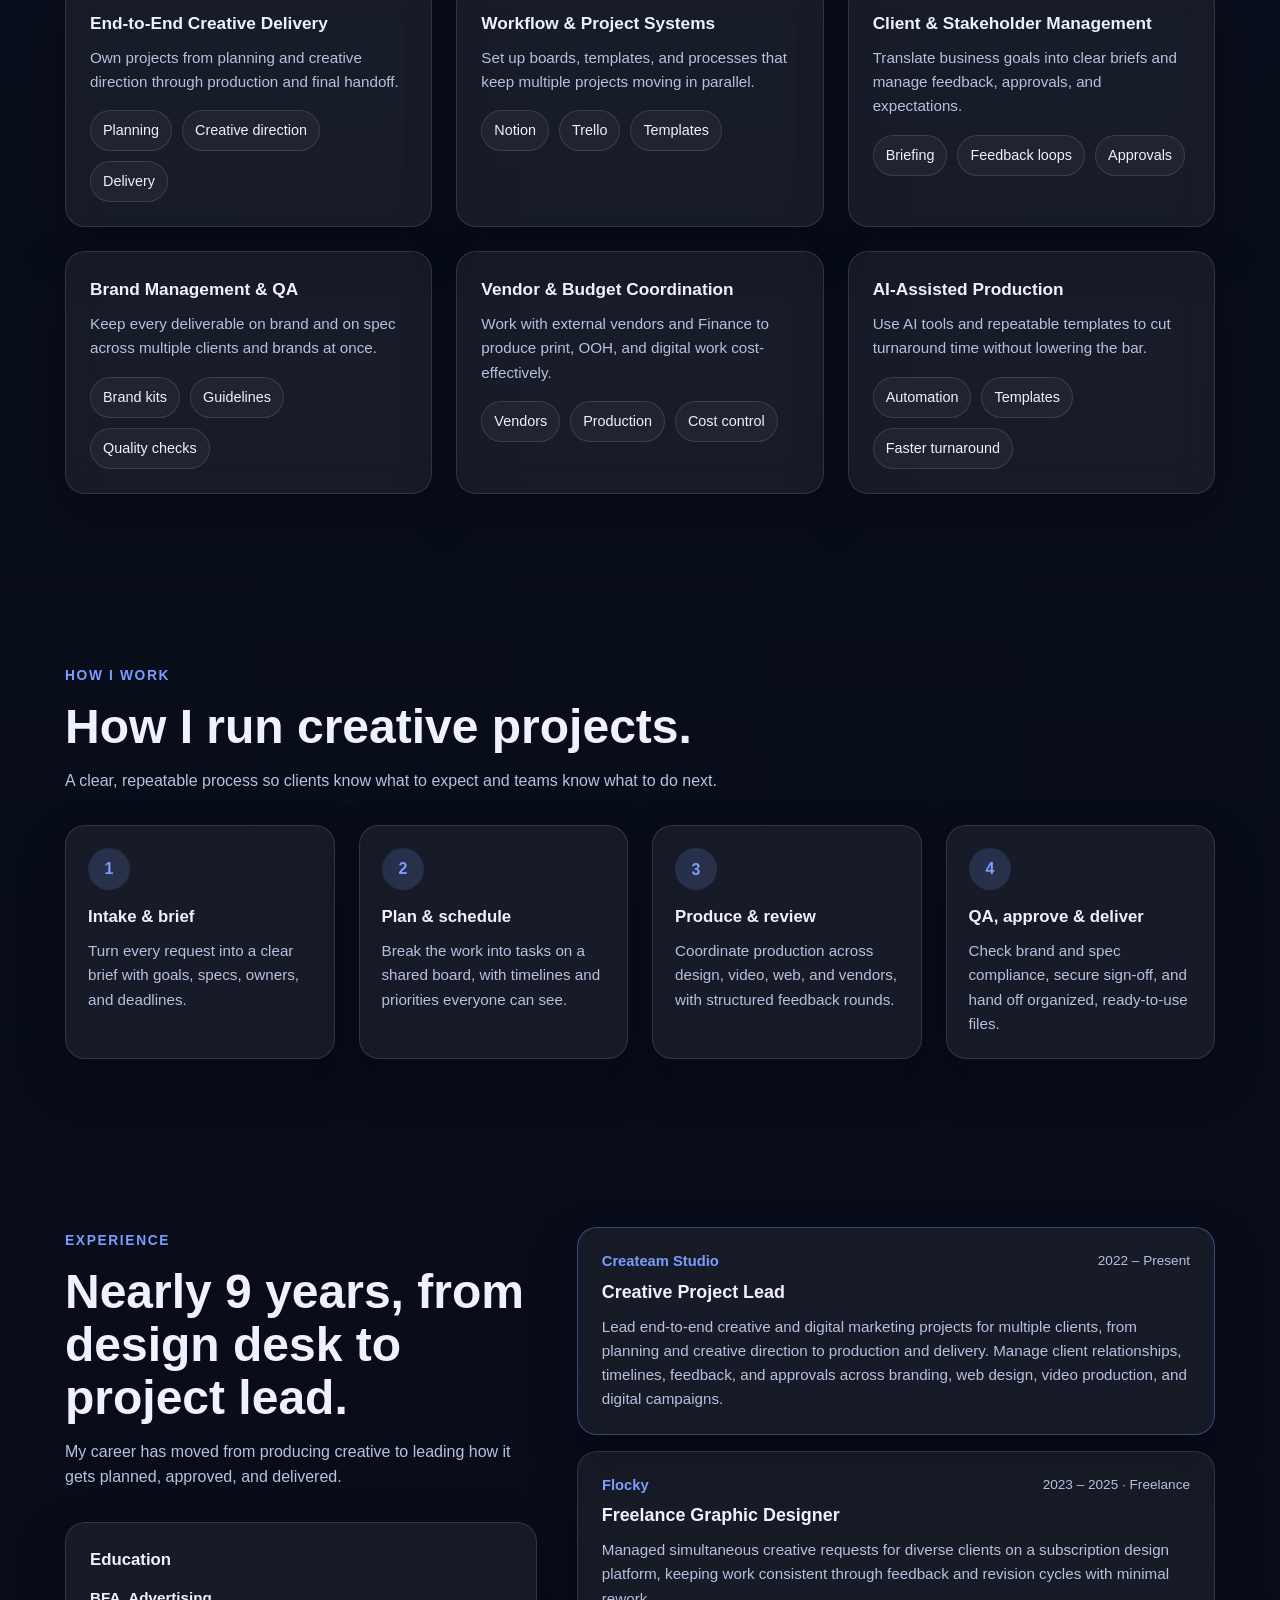
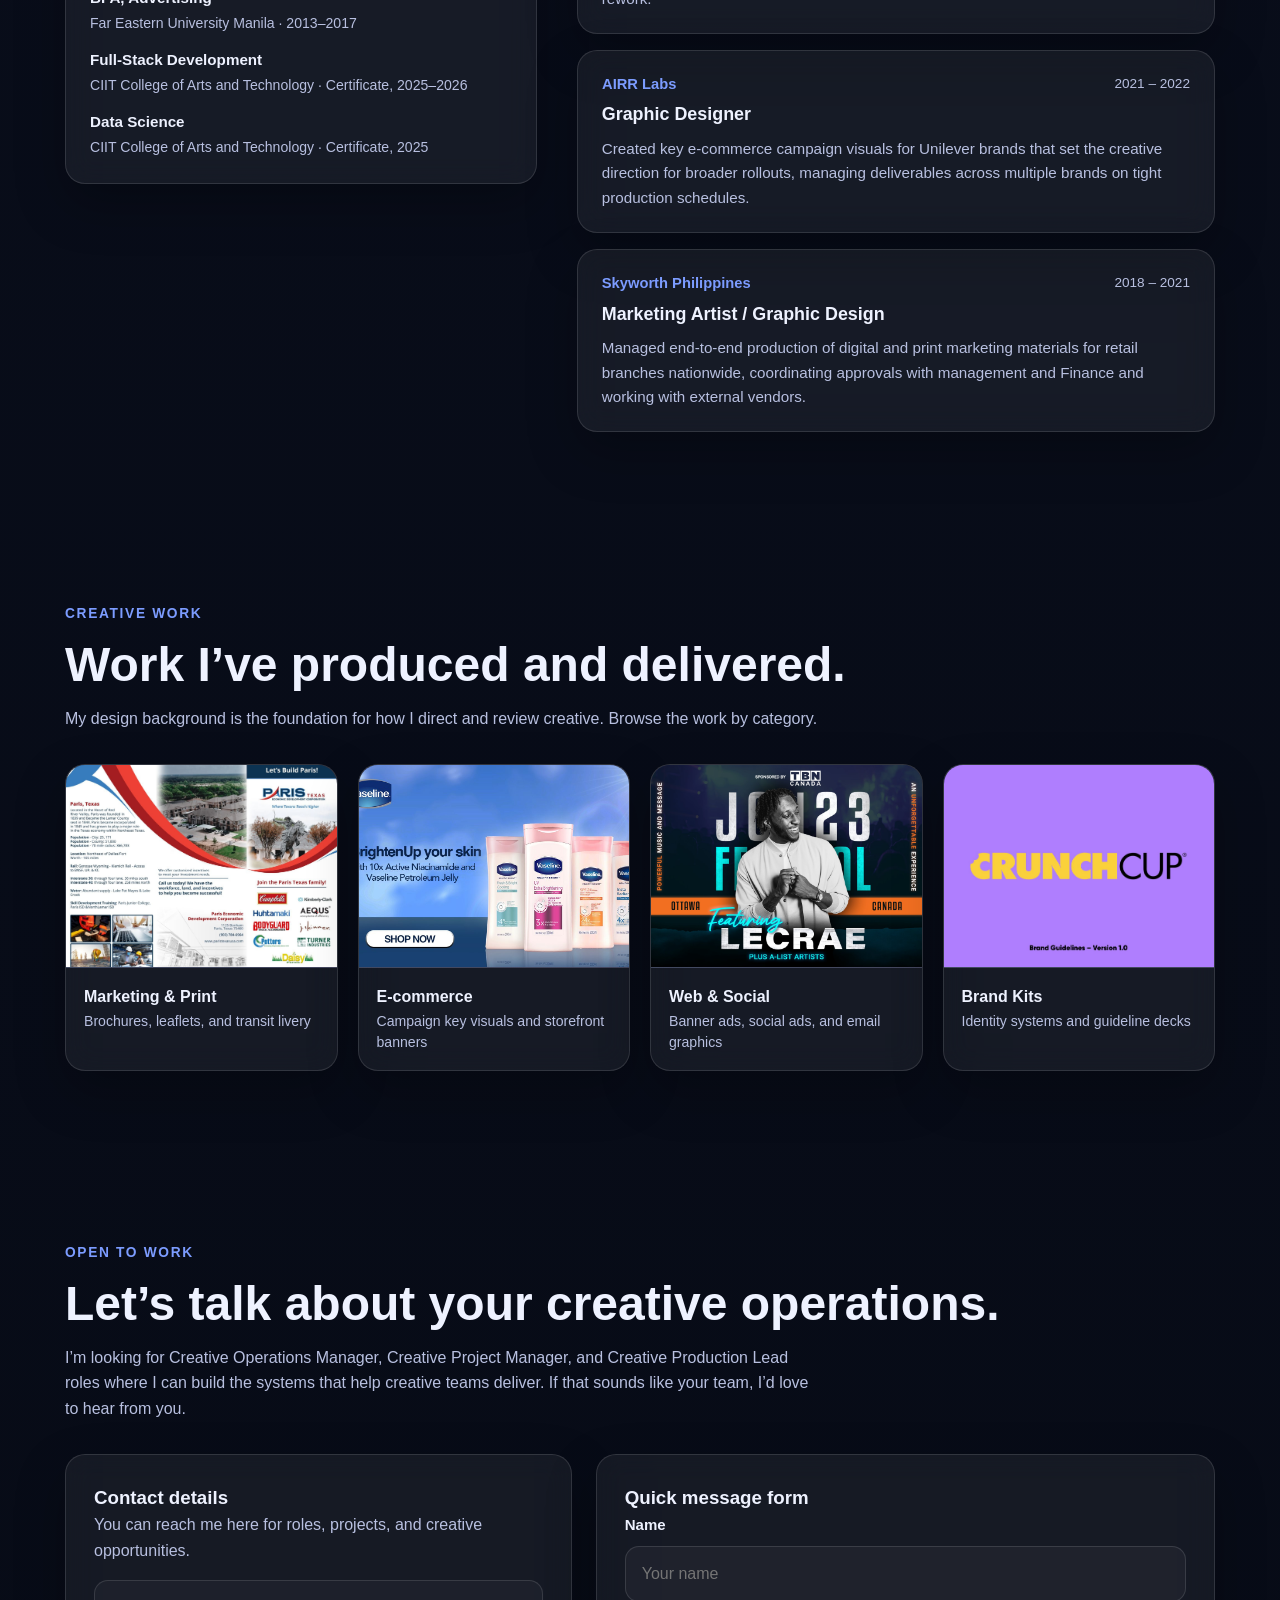
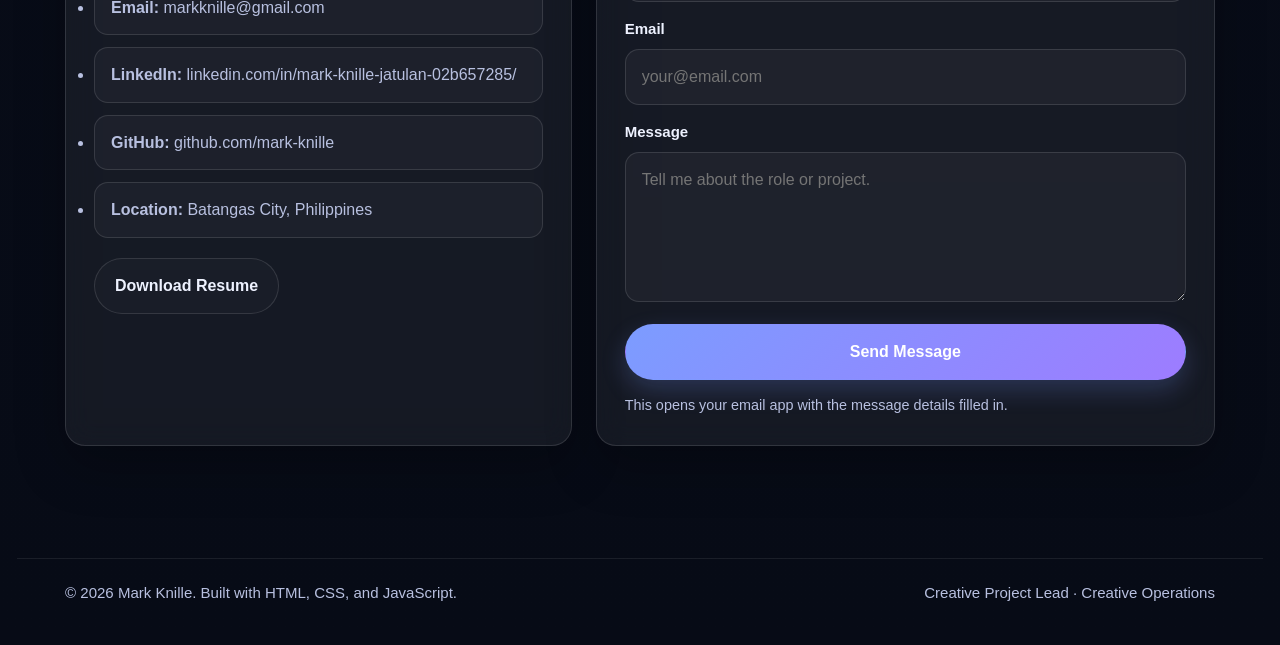
==== commit 0b16f3ac: "Add YouTube Studio retention screenshot to Episode 28 case study Show the audience retention panel (" ====
--- a/index.html
+++ b/index.html
@@ -8,7 +8,7 @@
     name="description"
     content="Mark Knille, Creative Project Lead with nearly 9 years in creative production, brand marketing, and digital projects. Case studies in creative operations, workflow systems, and multi-brand campaign delivery."
   />
-  <link rel="stylesheet" href="styles.css?v=20261027" />
+  <link rel="stylesheet" href="styles.css?v=20261027b" />
 </head>
 <body>
   <header class="site-header">
@@ -336,6 +336,6 @@
     </div>
   </footer>
 
-  <script src="site.js?v=20261027"></script>
+  <script src="site.js?v=20261027b"></script>
 </body>
 </html>
--- a/styles.css
+++ b/styles.css
@@ -847,6 +847,26 @@
       margin: -38px 0 0 -38px;
     }
 
+    .analytics-shot { max-width: 860px; margin: 24px 0 0; }
+
+    .analytics-open {
+      display: block;
+      width: 100%;
+      padding: 0;
+      border: 0;
+      background: #000;
+      cursor: zoom-in;
+    }
+
+    .analytics-open img { width: 100%; height: auto; }
+
+    .analytics-shot figcaption {
+      padding: 12px 16px;
+      border-top: 1px solid var(--line);
+      color: var(--muted);
+      font-size: 0.85rem;
+    }
+
     .results-card { padding: 24px; display: flex; flex-direction: column; }
     .result-stats { display: grid; gap: 12px; margin-bottom: 16px; }
     .results-note { color: var(--muted); font-size: 0.8rem; line-height: 1.5; margin-bottom: 14px; }
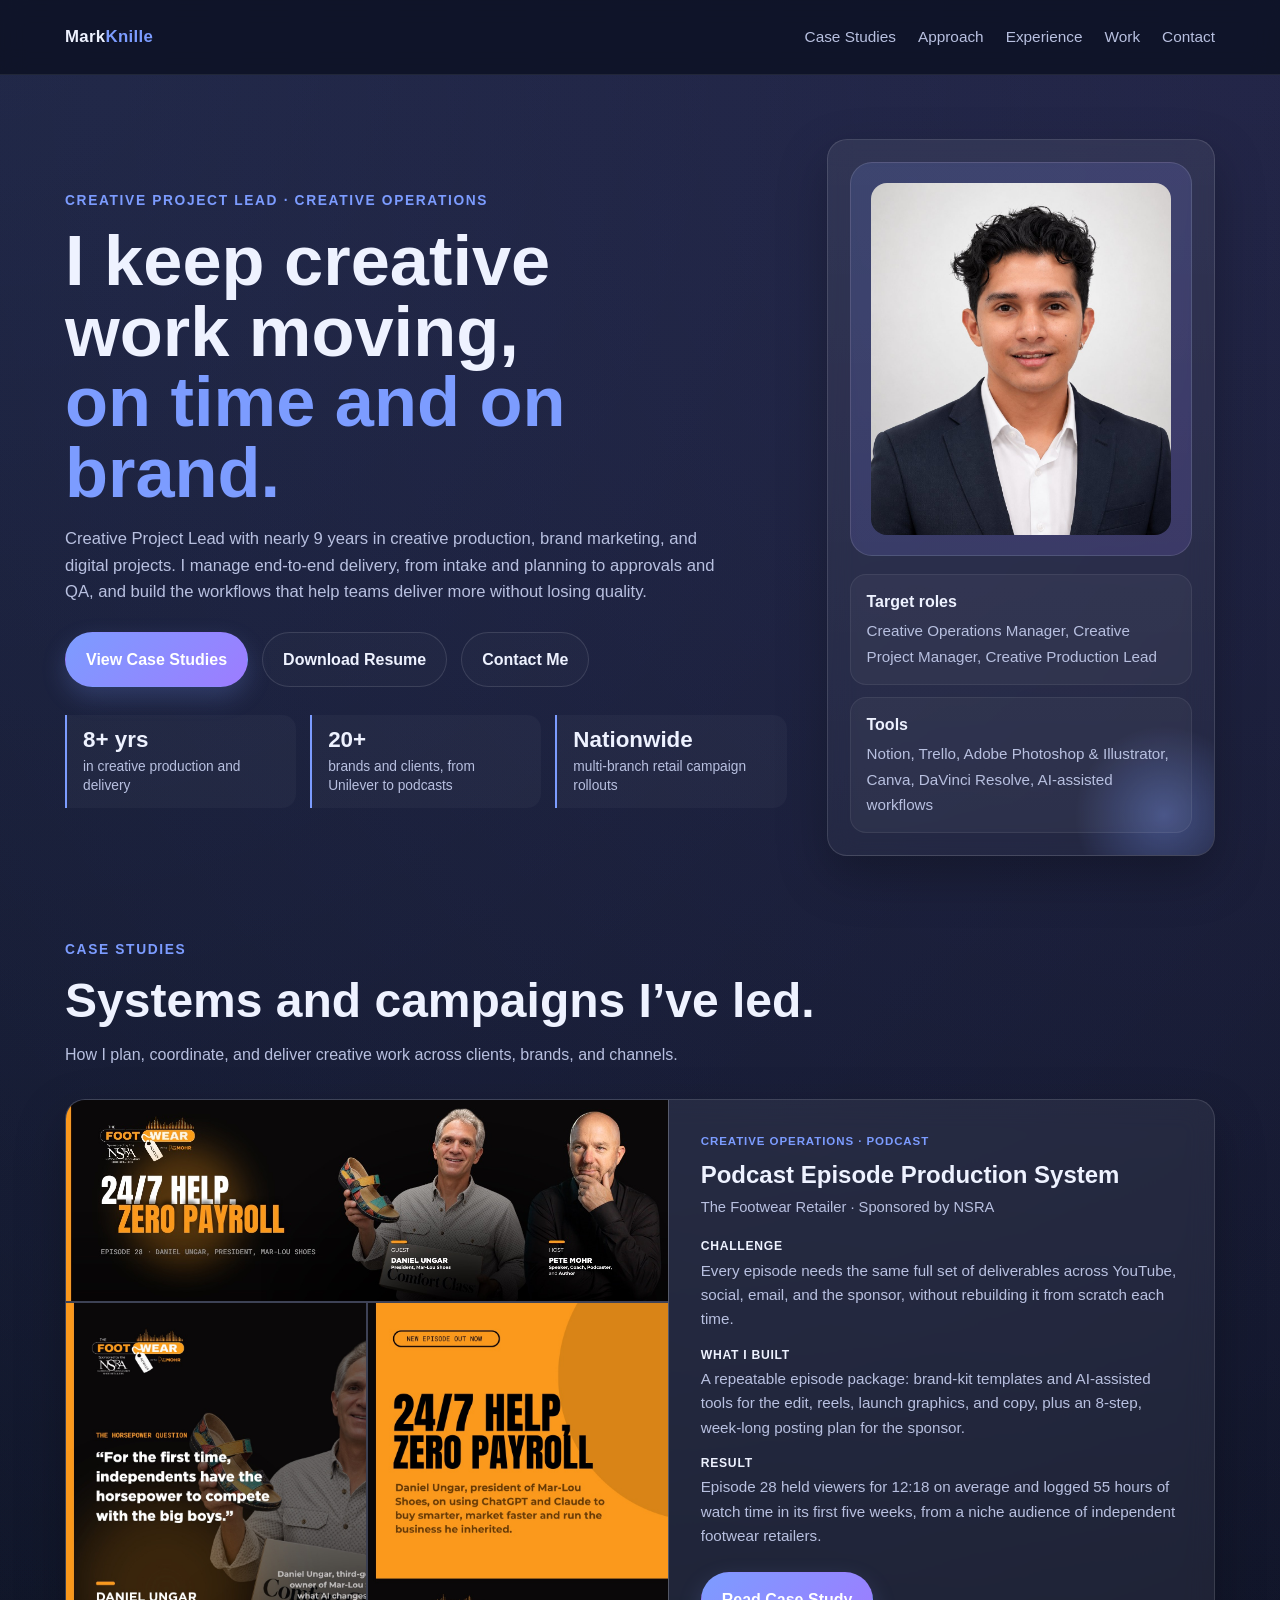
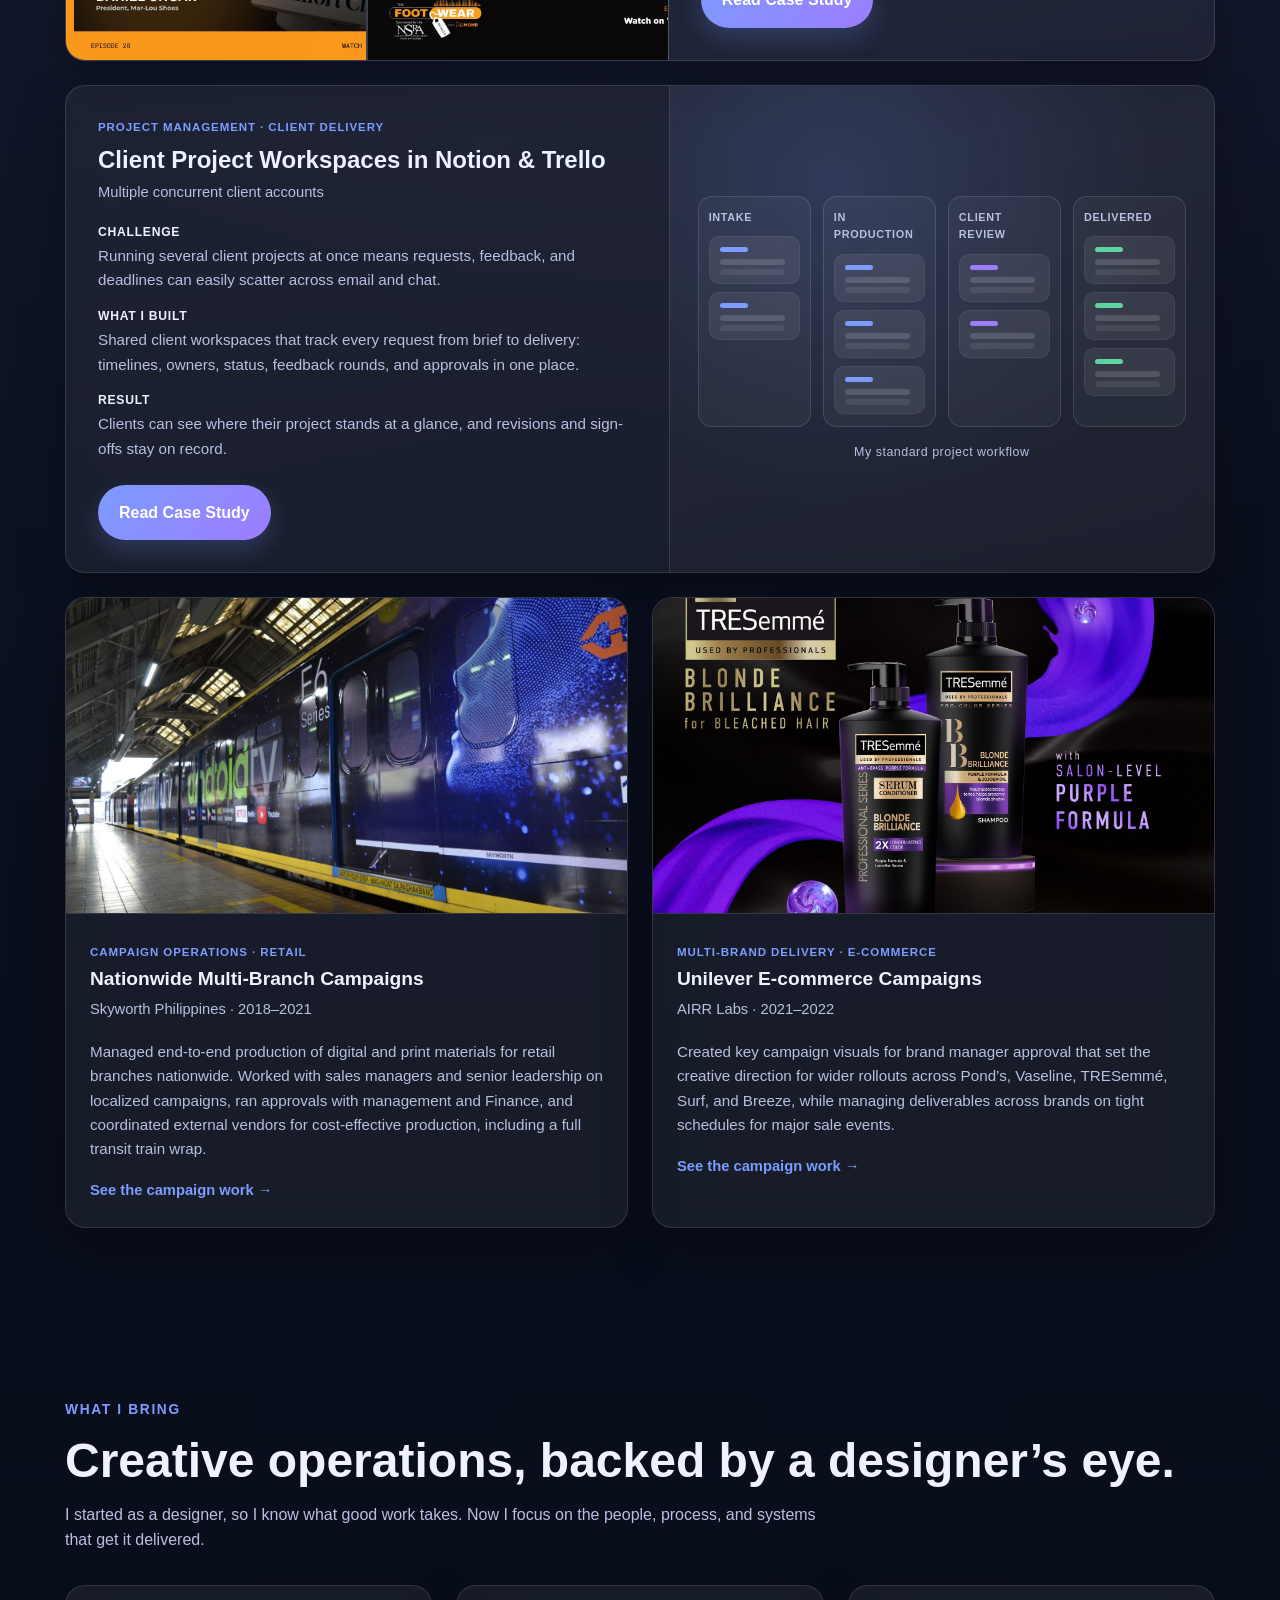
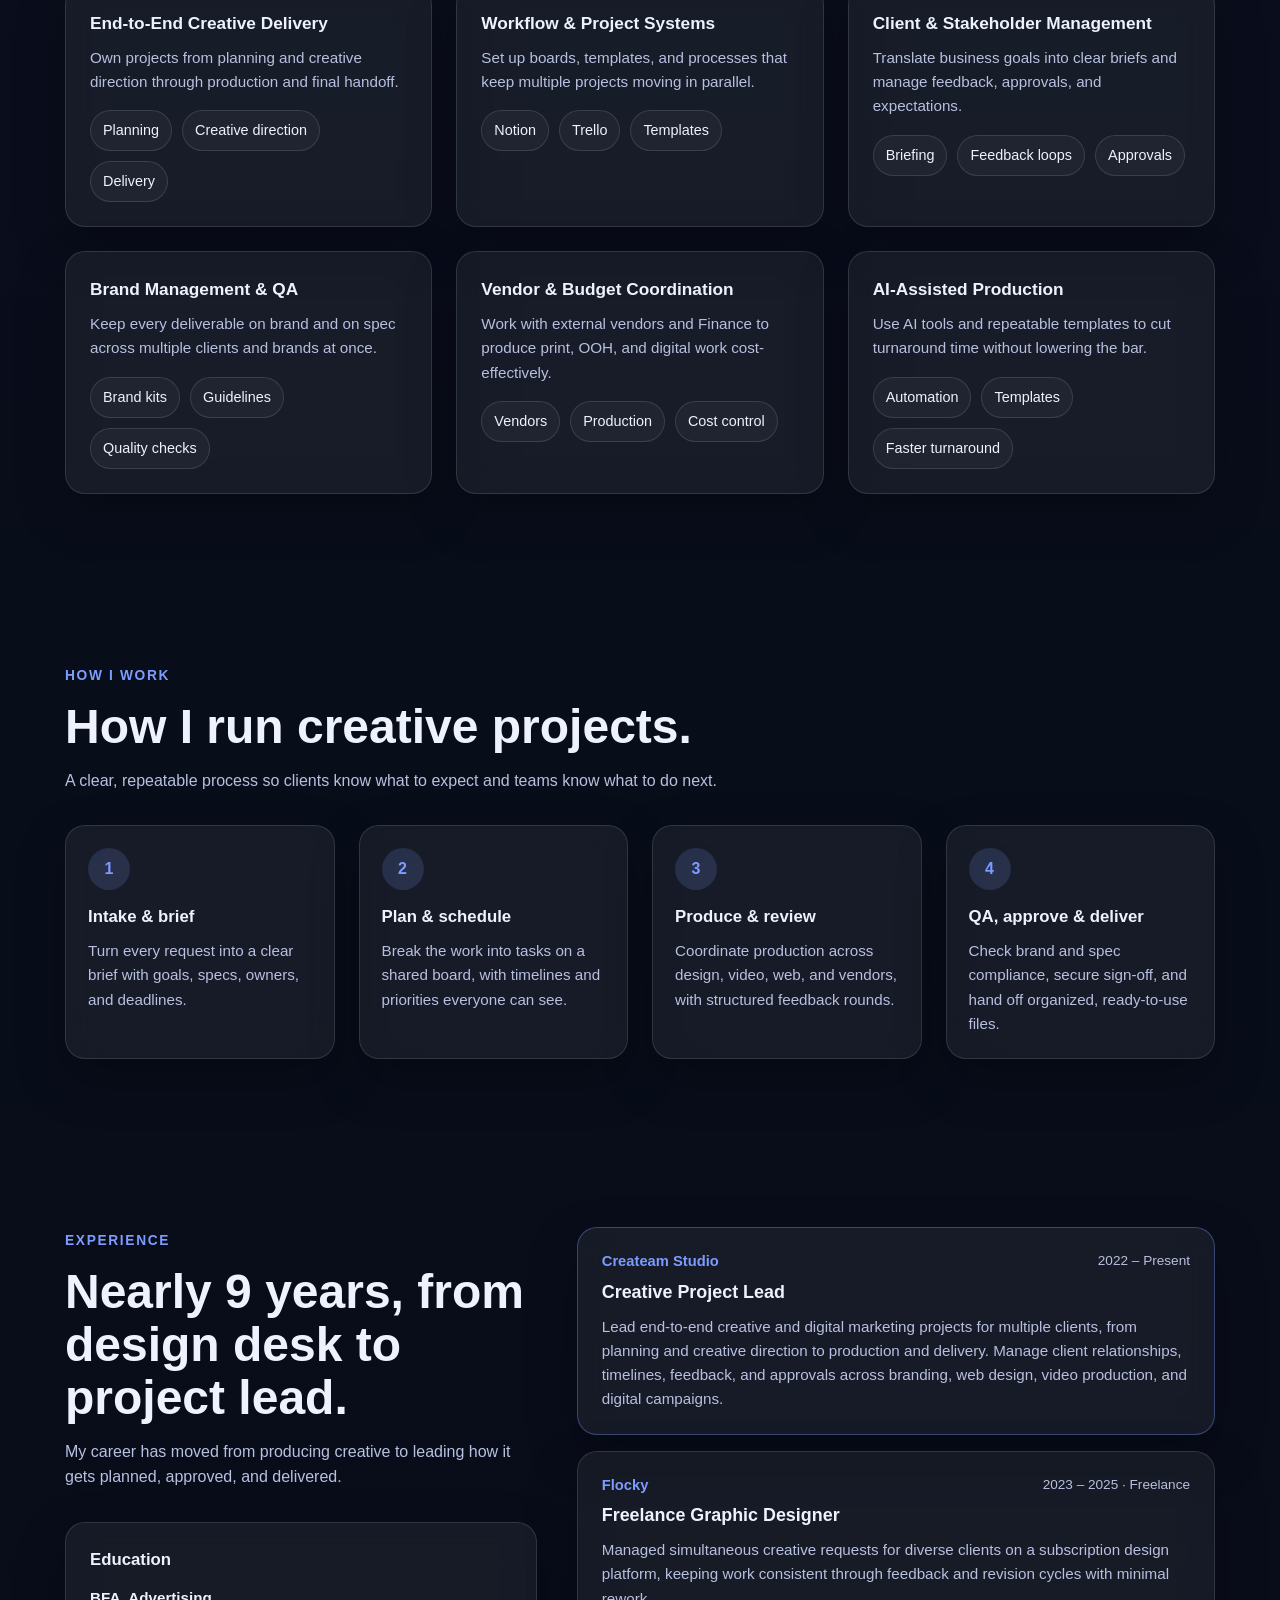
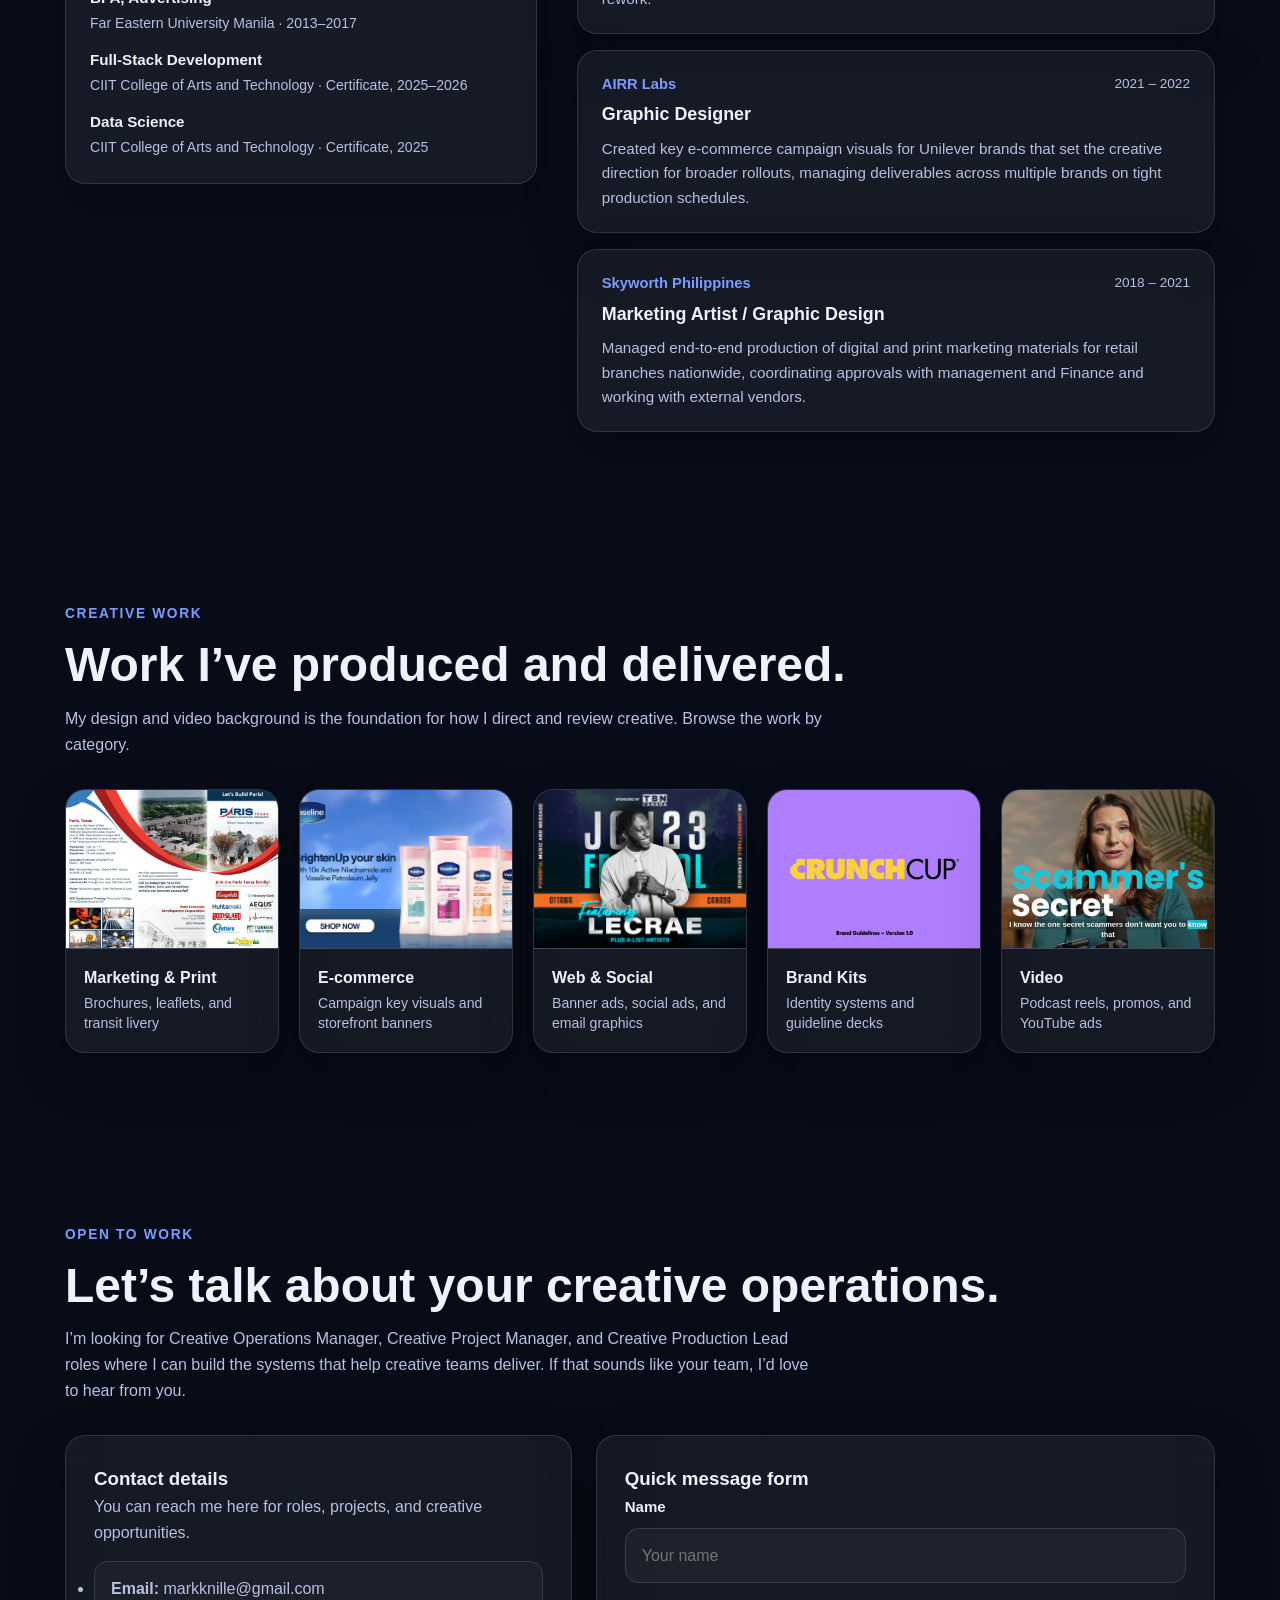
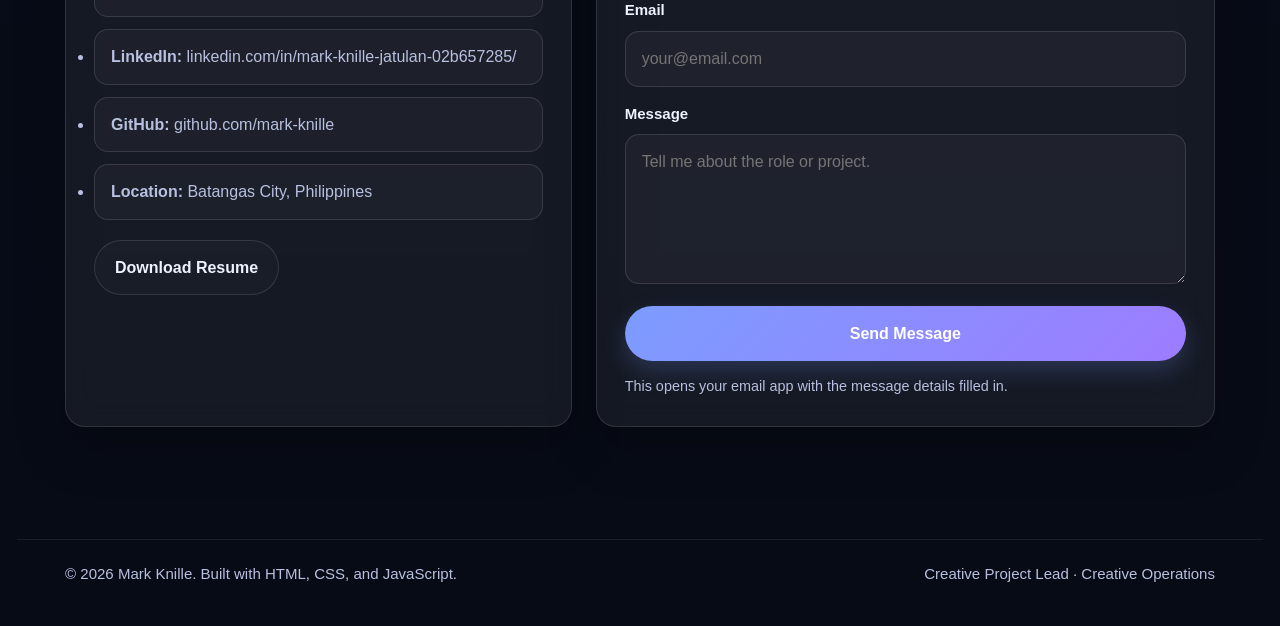
==== commit f64eacef: "Add Video page with fast click-to-play clips - New video.html with podcast reels/promos (The Footwea" ====
--- a/index.html
+++ b/index.html
@@ -8,7 +8,7 @@
     name="description"
     content="Mark Knille, Creative Project Lead with nearly 9 years in creative production, brand marketing, and digital projects. Case studies in creative operations, workflow systems, and multi-brand campaign delivery."
   />
-  <link rel="stylesheet" href="styles.css?v=20261027b" />
+  <link rel="stylesheet" href="styles.css?v=20261028" />
 </head>
 <body>
   <header class="site-header">
@@ -260,7 +260,7 @@
         <span class="eyebrow">Creative Work</span>
         <h2 class="section-title">Work I’ve produced and delivered.</h2>
         <p class="section-copy">
-          My design background is the foundation for how I direct and review creative. Browse the work by category.
+          My design and video background is the foundation for how I direct and review creative. Browse the work by category.
         </p>
 
         <div class="grid work-grid">
@@ -279,6 +279,10 @@
           <a class="card work-card" href="brand-kits.html">
             <div class="project-visual"><img src="images/brand-kits/crunchcup-cover.jpg" alt="Preview of Brand Kits work" /></div>
             <div class="work-card-body"><h3>Brand Kits</h3><p>Identity systems and guideline decks</p></div>
+          </a>
+          <a class="card work-card" href="video.html">
+            <div class="project-visual"><img src="videos/posters/scammune-scammers-secret.jpg" alt="Preview of Video work" loading="lazy" /></div>
+            <div class="work-card-body"><h3>Video</h3><p>Podcast reels, promos, and YouTube ads</p></div>
           </a>
         </div>
       </div>
@@ -336,6 +340,6 @@
     </div>
   </footer>
 
-  <script src="site.js?v=20261027b"></script>
+  <script src="site.js?v=20261028"></script>
 </body>
 </html>
--- a/styles.css
+++ b/styles.css
@@ -638,7 +638,7 @@
     .timeline-item h3 { font-size: 1.12rem; margin-bottom: 8px; }
     .timeline-item p { color: var(--muted); font-size: 0.95rem; }
 
-    .work-grid { grid-template-columns: repeat(4, 1fr); gap: 20px; }
+    .work-grid { grid-template-columns: repeat(5, 1fr); gap: 20px; }
     .work-card { display: block; }
     .work-card .project-visual { aspect-ratio: 4 / 3; }
     .work-card-body { padding: 16px 18px 18px; }
@@ -749,7 +749,7 @@
     .result-box .eyebrow { margin-bottom: 8px; }
     .result-box p { max-width: 820px; font-size: 1.05rem; }
 
-    /* ---------- Featured clip ---------- */
+    /* ---------- Video players (poster + play button until clicked) ---------- */
 
     .reel-row {
       display: flex;
@@ -759,7 +759,7 @@
 
     .reel { margin: 0; }
     .reel.vertical { flex: 0 1 300px; }
-    .reel.horizontal { flex: 0 1 640px; }
+    .reel.horizontal { flex: 1 1 460px; max-width: 565px; }
     .reel.is-playing:hover { transform: none; }
 
     .reel-media {
@@ -773,20 +773,43 @@
     .reel-media video {
       width: 100%;
       height: 100%;
-      object-fit: cover;
+      object-fit: contain;
       display: block;
     }
-
-    .reel.is-playing .reel-media video { object-fit: contain; }
 
     .reel-play {
       position: absolute;
       inset: 0;
       display: grid;
       place-items: center;
+      padding: 0;
       border: 0;
       cursor: pointer;
+      background: #000;
+    }
+
+    .reel-play img {
+      position: absolute;
+      inset: 0;
+      width: 100%;
+      height: 100%;
+      object-fit: cover;
+    }
+
+    .reel-play::after {
+      content: "";
+      position: absolute;
+      inset: 0;
       background: linear-gradient(0deg, rgba(11, 16, 32, 0.55) 0%, rgba(11, 16, 32, 0) 45%);
+    }
+
+    .reel-play .play-badge { position: relative; z-index: 1; }
+
+    .video-notes {
+      max-width: 680px;
+      margin: -8px 0 20px;
+      color: var(--muted);
+      font-size: 0.95rem;
     }
 
     .play-badge {
@@ -845,26 +868,6 @@
       width: 76px;
       height: 76px;
       margin: -38px 0 0 -38px;
-    }
-
-    .analytics-shot { max-width: 860px; margin: 24px 0 0; }
-
-    .analytics-open {
-      display: block;
-      width: 100%;
-      padding: 0;
-      border: 0;
-      background: #000;
-      cursor: zoom-in;
-    }
-
-    .analytics-open img { width: 100%; height: auto; }
-
-    .analytics-shot figcaption {
-      padding: 12px 16px;
-      border-top: 1px solid var(--line);
-      color: var(--muted);
-      font-size: 0.85rem;
     }
 
     .results-card { padding: 24px; display: flex; flex-direction: column; }
@@ -1316,10 +1319,10 @@
       .profile-photo { padding: 0; }
       .process-grid,
       .capability-grid,
-      .work-grid,
       .overview-grid,
       .deliverable-grid { grid-template-columns: repeat(2, 1fr); }
-      .stage-row { grid-template-columns: repeat(3, 1fr); }
+      .stage-row,
+      .work-grid { grid-template-columns: repeat(3, 1fr); }
     }
 
     @media (max-width: 768px) {
@@ -1352,7 +1355,8 @@
       .case-body { padding: 24px 22px; }
       .board-visual { padding: 24px 18px; }
       .stage-row,
-      .rollout { grid-template-columns: repeat(2, 1fr); }
+      .rollout,
+      .work-grid { grid-template-columns: repeat(2, 1fr); }
       .reel-play .play-badge { width: 52px; height: 52px; }
     }
 
@@ -1369,6 +1373,13 @@
       .board-col { min-height: 0; }
       .overview-grid { grid-template-columns: 1fr; }
       .work-card-body { padding: 14px 16px 16px; }
+
+      /* Two vertical reels side by side on phones */
+      .reel-row { gap: 14px; }
+      .reel.vertical { flex: 1 1 calc(50% - 7px); }
+      .reel figcaption { padding: 10px 12px; }
+      .reel figcaption strong { font-size: 0.84rem; }
+      .reel figcaption span { font-size: 0.64rem; letter-spacing: 0.03em; }
     }
 
 /* ---------- Category preview cards + subpages ---------- */
